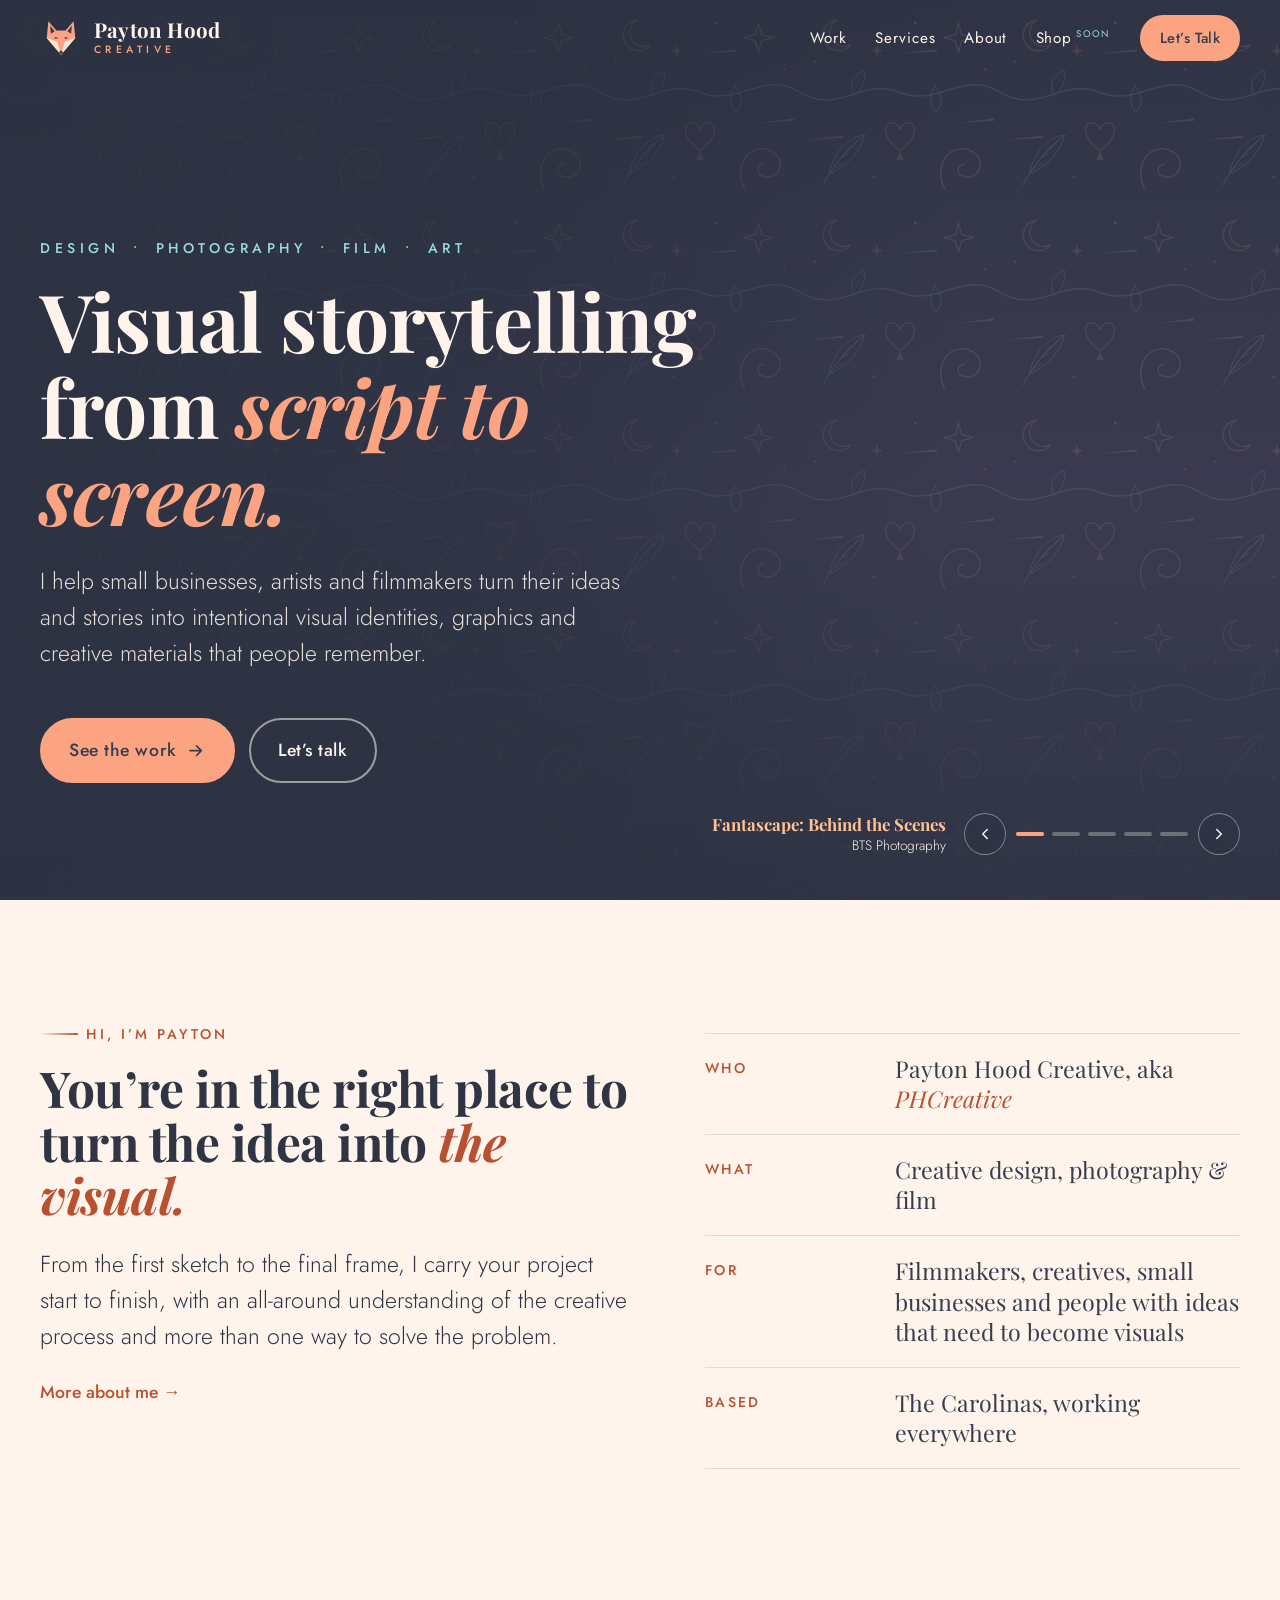
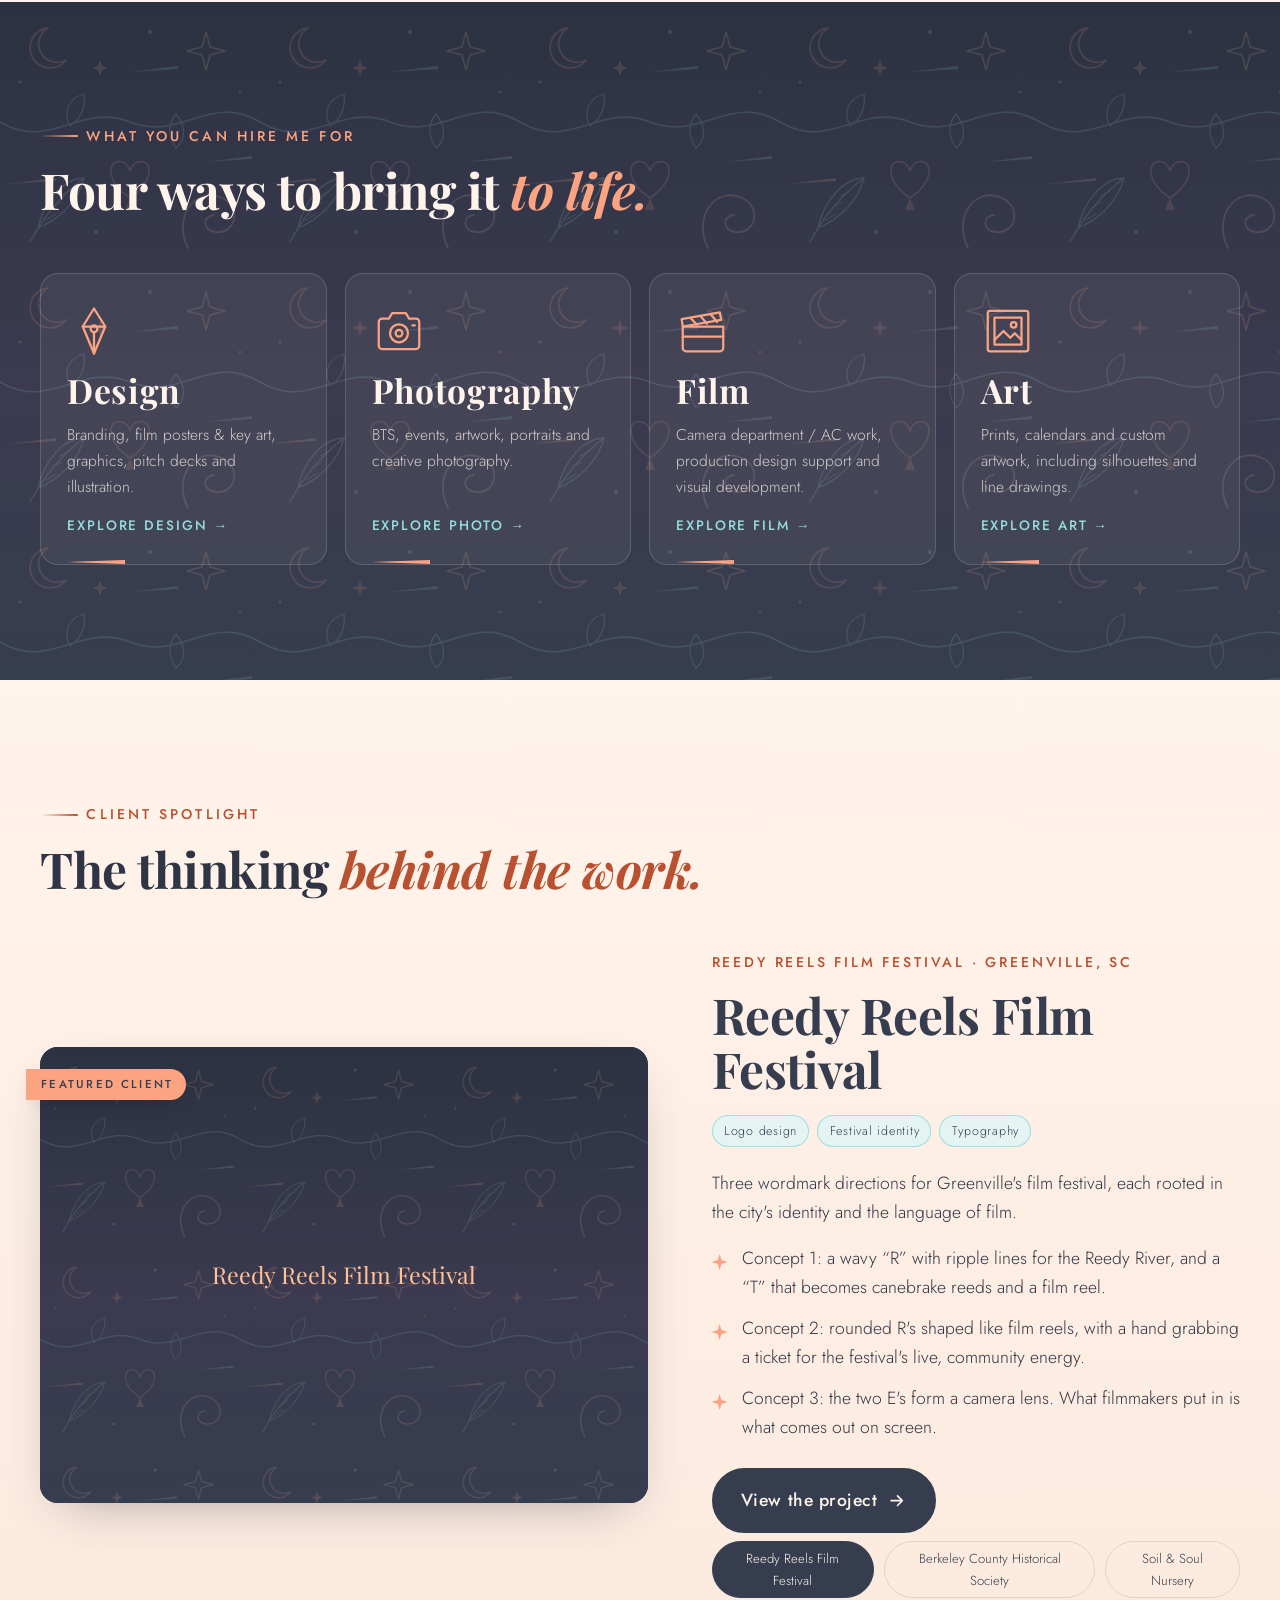
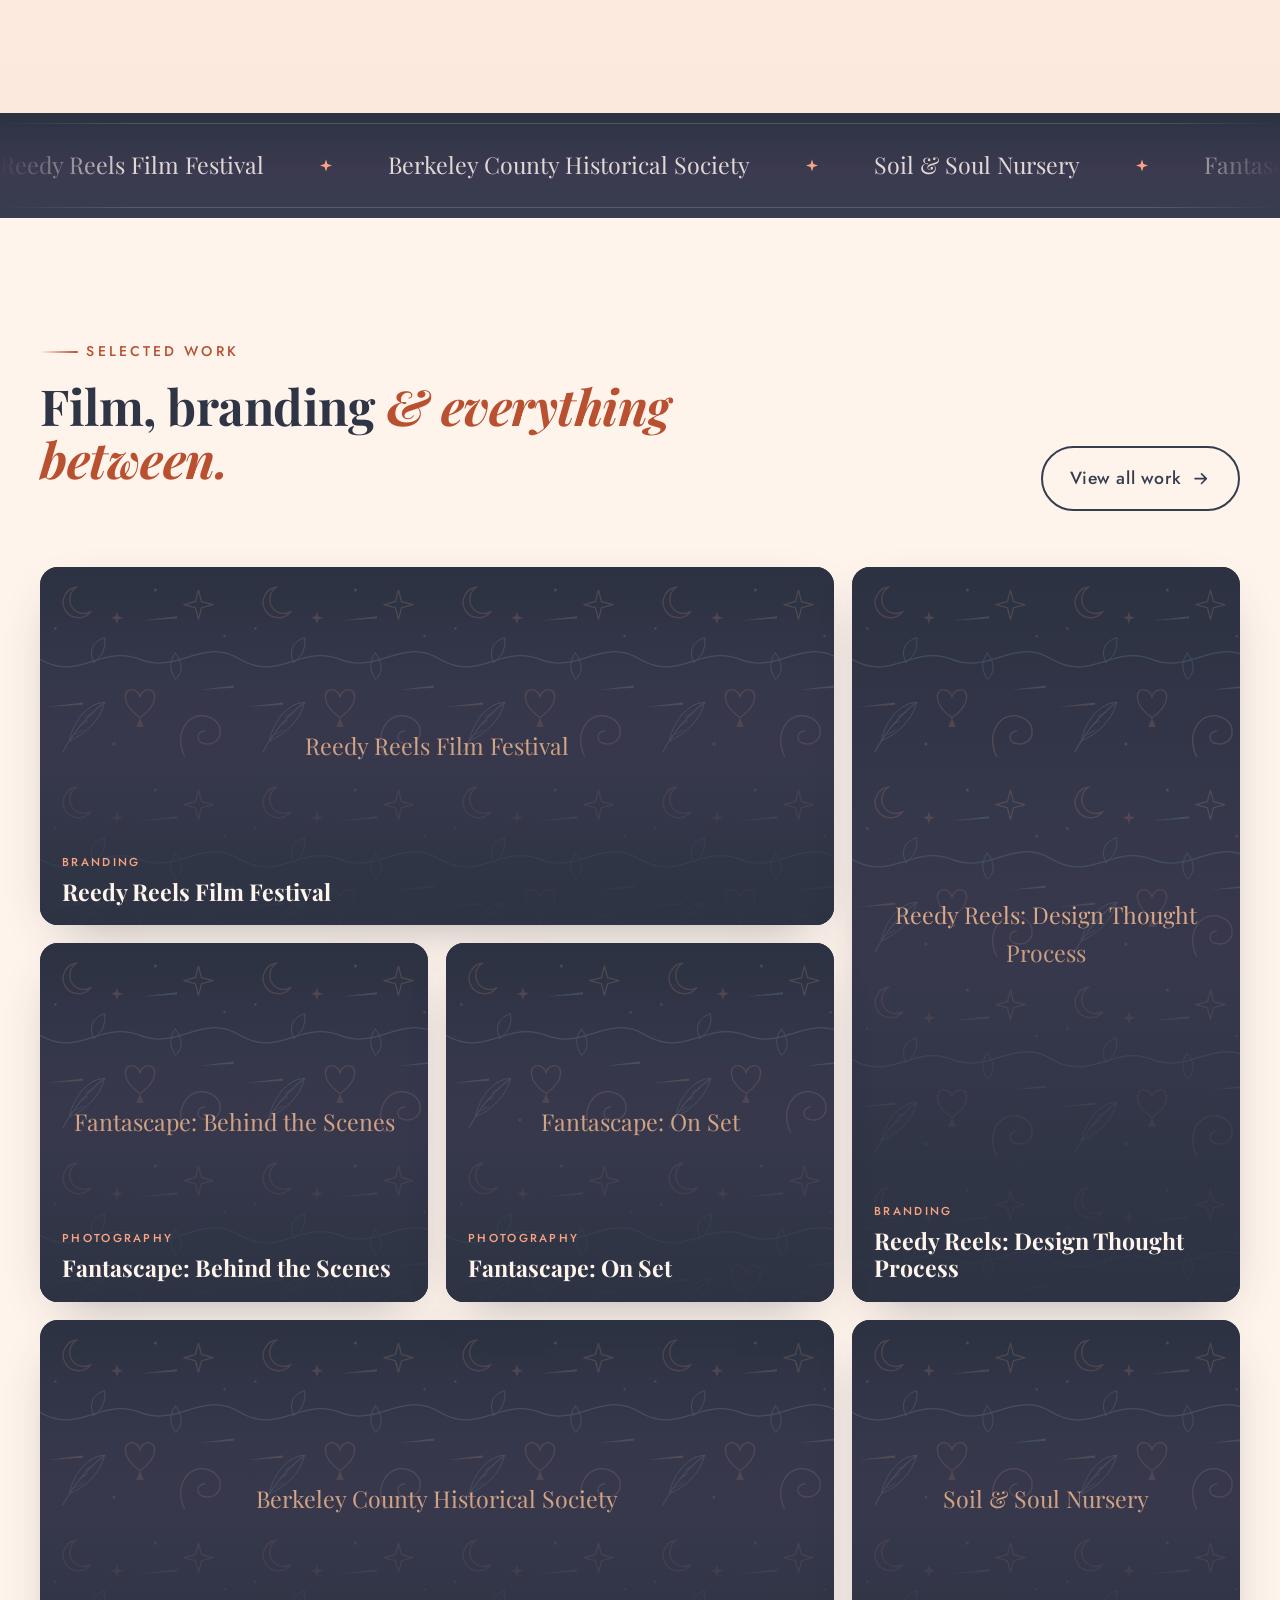
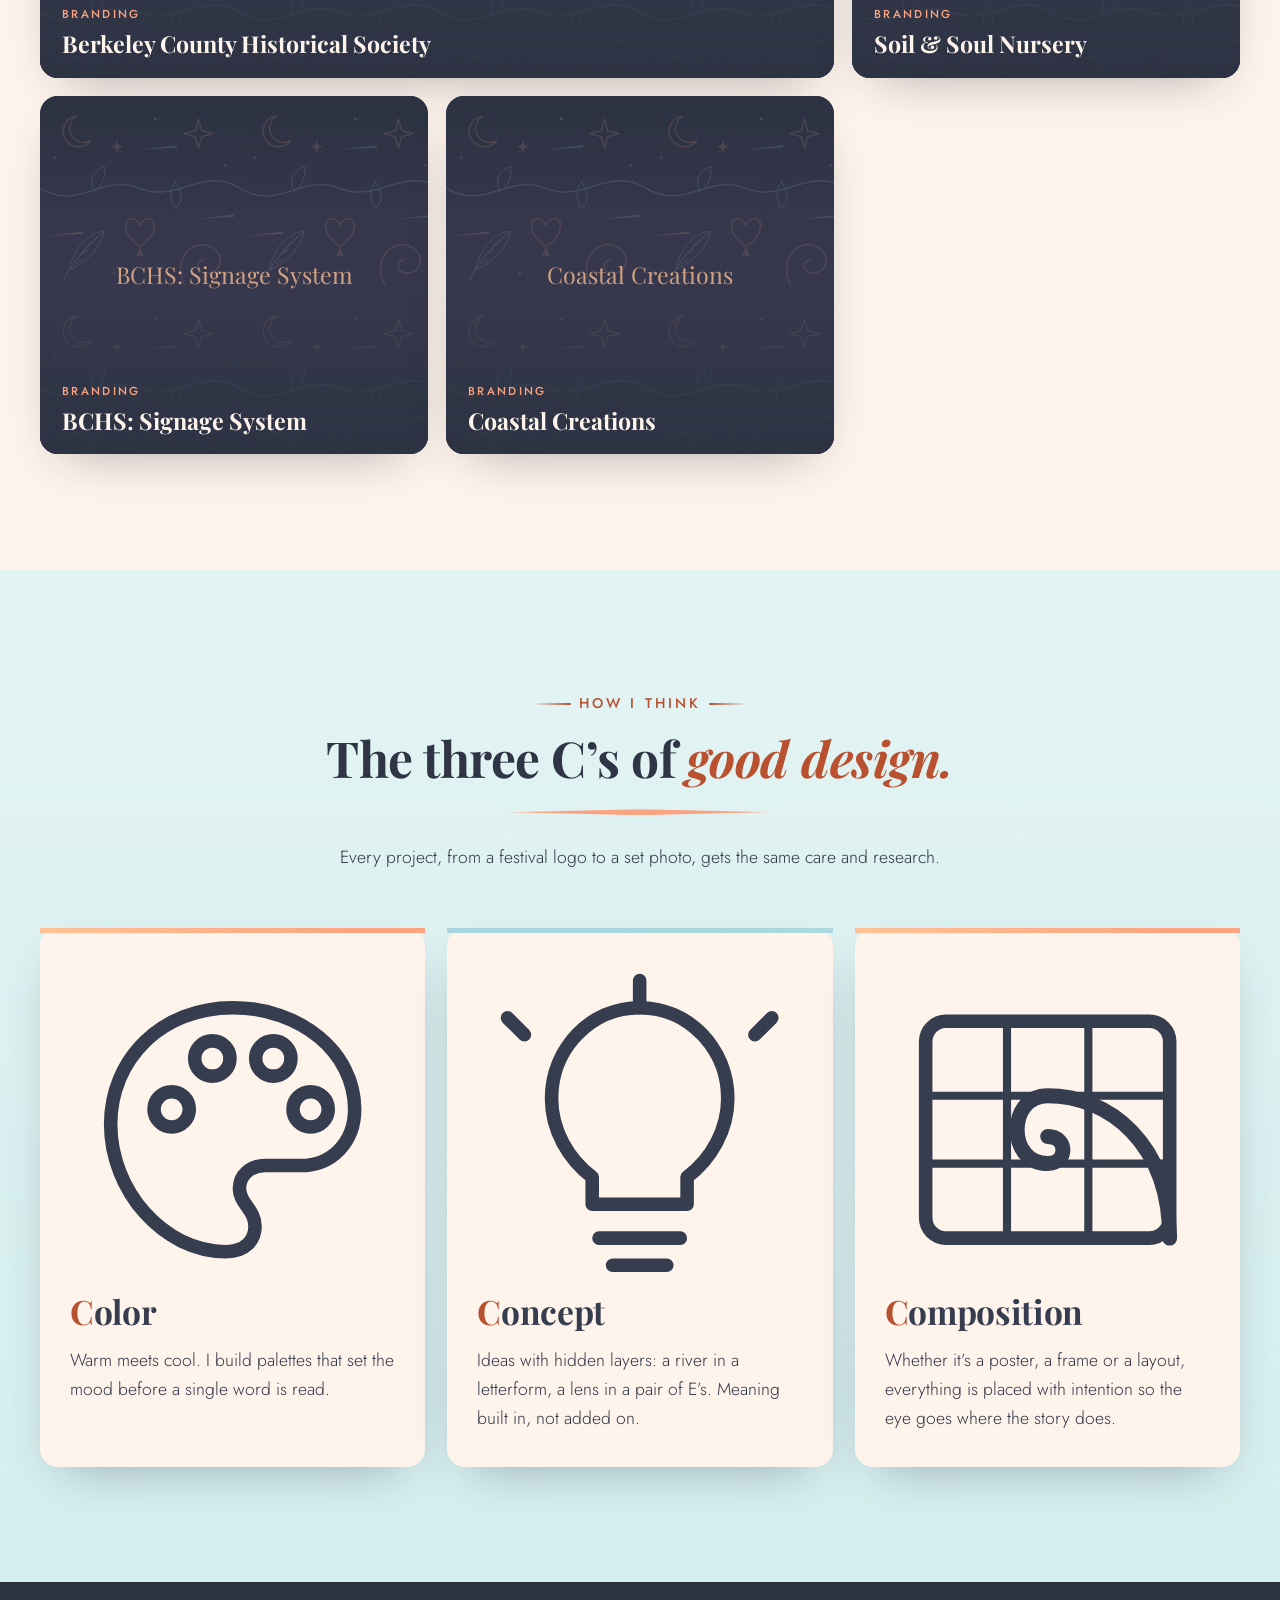
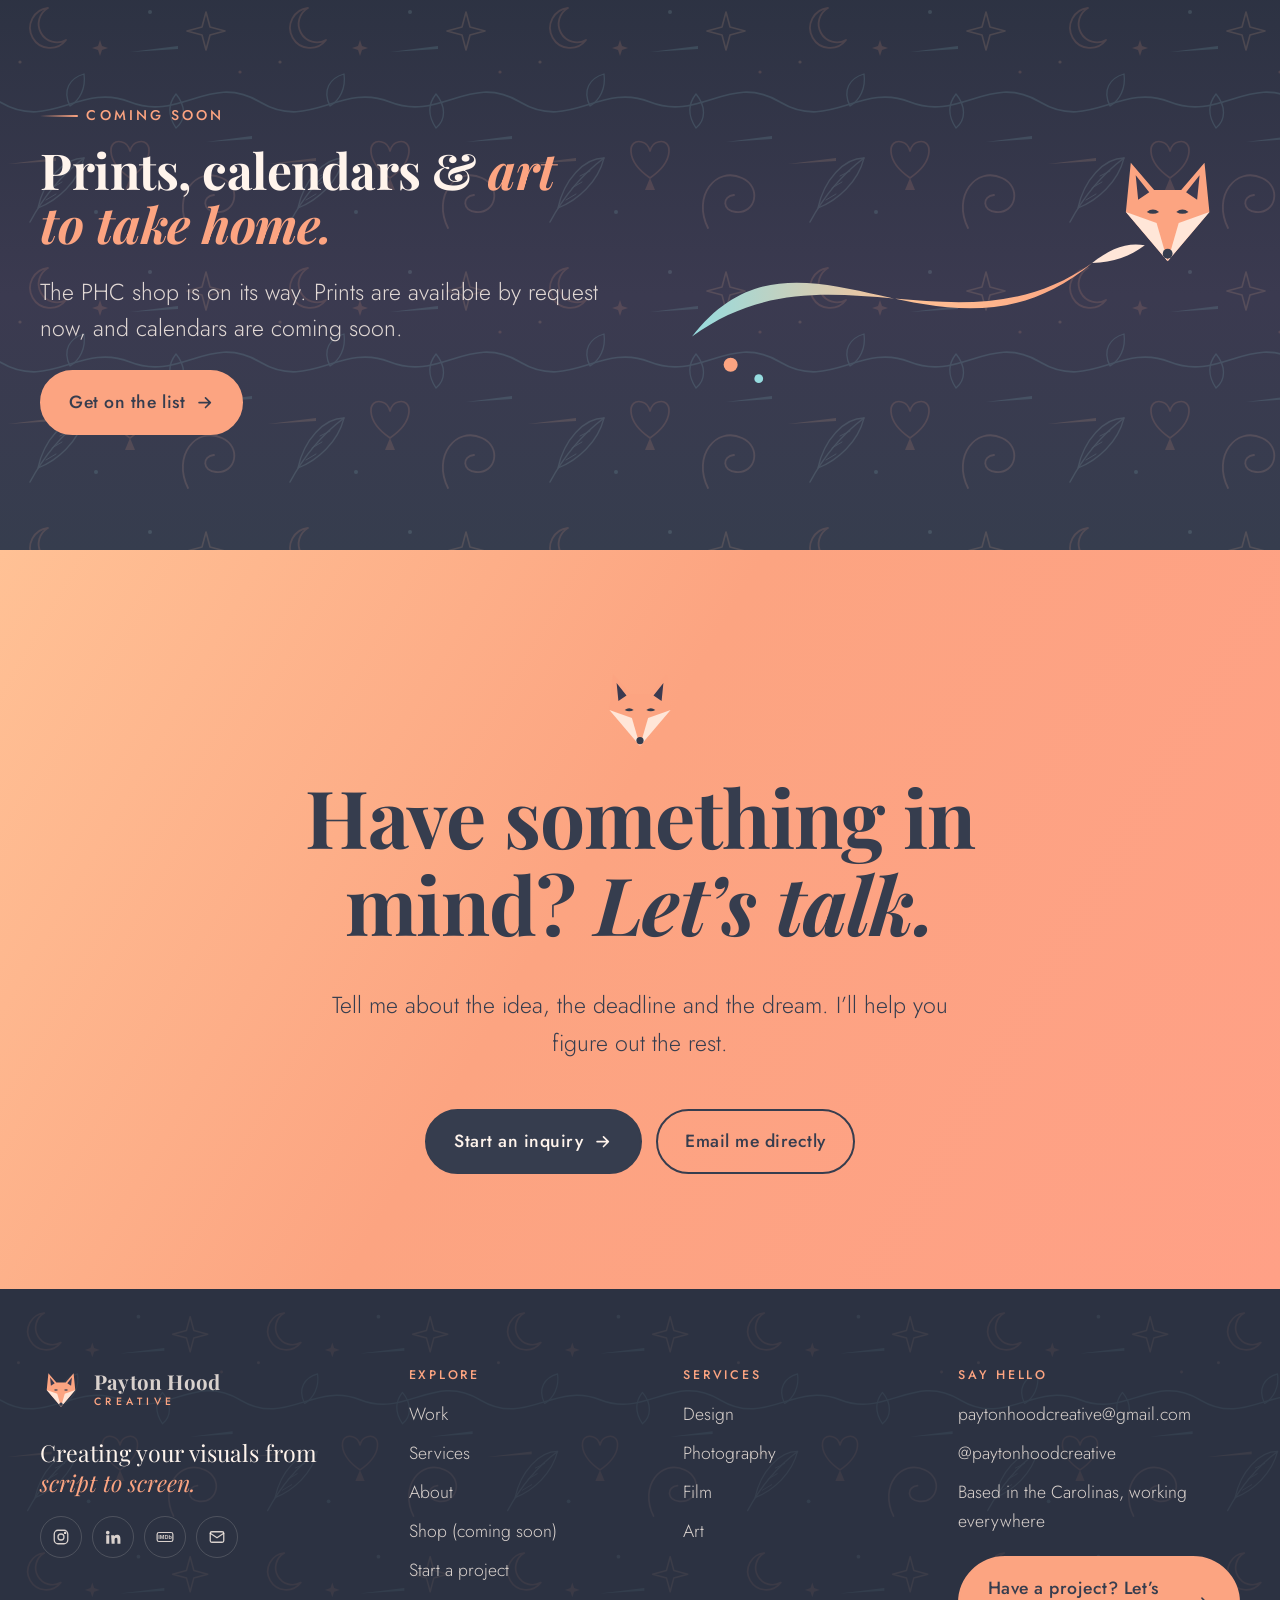
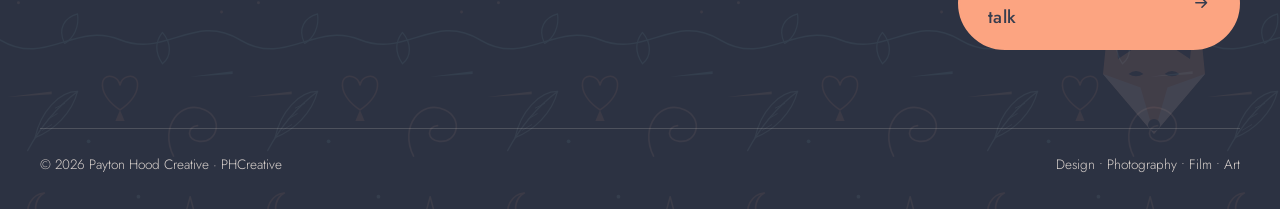
==== phcreative-website/index.html @ 42c44384 "Add Payton Hood Creative portfolio website Static, mobile-first site for PHCreative: home with rotat" ====
<!doctype html>
<html lang="en" class="no-js" data-root="">
<head>
<meta charset="utf-8">
<meta name="viewport" content="width=device-width, initial-scale=1, viewport-fit=cover">
<title>Payton Hood Creative | Design, Photography & Film</title>
<meta name="description" content="Payton Hood Creative (PHCreative): visual storytelling from script to screen. Branding, film posters, BTS photography and film crew work for filmmakers, creatives and small businesses.">
<link rel="canonical" href="https://www.paytonhood.com/">
<meta name="theme-color" content="#363D4E">
<meta property="og:type" content="website">
<meta property="og:site_name" content="Payton Hood Creative">
<meta property="og:title" content="Payton Hood Creative | Design, Photography & Film">
<meta property="og:description" content="Payton Hood Creative (PHCreative): visual storytelling from script to screen. Branding, film posters, BTS photography and film crew work for filmmakers, creatives and small businesses.">
<meta property="og:url" content="https://www.paytonhood.com/">
<meta property="og:image" content="https://www.paytonhood.com/assets/img/og-image.png">
<meta name="twitter:card" content="summary_large_image">
<link rel="icon" href="assets/img/favicon.svg" type="image/svg+xml">
<link rel="preconnect" href="https://fonts.googleapis.com">
<link rel="preconnect" href="https://fonts.gstatic.com" crossorigin>
<link rel="preconnect" href="https://drive.google.com">
<link href="https://fonts.googleapis.com/css2?family=Jost:wght@300;400;500&family=Playfair+Display:ital,wght@0,400;0,700;0,900;1,400;1,700&display=swap" rel="stylesheet">
<link rel="stylesheet" href="assets/css/styles.css">
<script type="application/ld+json">{"@context": "https://schema.org", "@type": "ProfessionalService", "name": "Payton Hood Creative", "alternateName": "PHCreative", "url": "https://www.paytonhood.com/", "email": "paytonhoodcreative@gmail.com", "image": "https://www.paytonhood.com/assets/img/og-image.png", "description": "Design, photography and film services for filmmakers, creatives and small businesses: visual storytelling from script to screen.", "areaServed": "North Carolina, South Carolina, United States", "founder": {"@type": "Person", "name": "Payton Hood", "sameAs": ["https://www.instagram.com/paytonhoodcreative/", "https://www.linkedin.com/in/payton-hood-549213175", "https://www.imdb.com/name/nm16310495/"]}, "sameAs": ["https://www.instagram.com/paytonhoodcreative/", "https://www.linkedin.com/in/payton-hood-549213175", "https://www.imdb.com/name/nm16310495/"]}</script>
</head>
<body>
<a class="skip-link" href="#main">Skip to content</a>
<header class="site-header">
  <div class="wrap">
    <a class="brand" href="" aria-label="Payton Hood Creative, home">
      <svg class="brand__mark" aria-hidden="true" xmlns="http://www.w3.org/2000/svg" viewBox="0 0 100 100">
  <path d="M50 90 L16 50 L20 10 L39 32 L61 32 L80 10 L84 50 Z" fill="#FCA481"/>
  <path d="M24 20 L35 34 L26 40 Z M76 20 L65 34 L74 40 Z" fill="#3B3A50"/>
  <path d="M16 50 L41 59 L50 90 Z" fill="#FFE6D8"/>
  <path d="M84 50 L59 59 L50 90 Z" fill="#FFE6D8"/>
  <path d="M33 50 Q38 46 43 50 Q38 53 33 50 Z M57 50 Q62 46 67 50 Q62 53 57 50 Z" fill="#363D4E"/>
  <circle cx="50" cy="84" r="4" fill="#363D4E"/>
</svg>

      <span class="brand__text"><span class="brand__name">Payton Hood</span><span class="brand__sub">Creative</span></span>
    </a>
    <button class="nav-toggle" type="button" aria-expanded="false" aria-controls="site-nav"><span></span><span class="visually-hidden">Menu</span></button>
    <nav class="nav" id="site-nav" aria-label="Main">
      <ul class="nav__list">
        <li><a class="nav__link" href="work/">Work</a></li><li><a class="nav__link" href="services/">Services</a></li><li><a class="nav__link" href="about/">About</a></li><li><a class="nav__link" href="shop/">Shop<span class="nav__soon">soon</span></a></li>
      </ul>
      <a class="btn" href="contact/">Let&rsquo;s Talk</a>
    </nav>
  </div>
</header>

<main id="main">
  <!-- HERO: rotating carousel of work (slides set in assets/js/projects.js → PHC_HERO) -->
  <section class="hero" data-hero aria-roledescription="carousel" aria-label="Featured work">
    <div class="hero__slides"></div>
    <div class="wrap hero__content">
      <p class="hero__kicker"><span>Design</span><span>Photography</span><span>Film</span><span>Art</span></p>
      <h1>Visual storytelling from <em>script to screen.</em></h1>
      <p class="lede">I help small businesses, artists and filmmakers turn their ideas and stories into intentional visual identities, graphics and creative materials that people remember.</p>
      <div class="btn-row">
        <a class="btn" href="work/">See the work <svg viewBox="0 0 24 24" fill="none" stroke="currentColor" stroke-width="2" stroke-linecap="round" stroke-linejoin="round" aria-hidden="true"><path d="M5 12h14M13 6l6 6-6 6"/></svg></a>
        <a class="btn btn--ghost" href="contact/">Let&rsquo;s talk</a>
      </div>
    </div>
    <div class="hero__caption">
      <div class="hero__caption-text" aria-live="polite"></div>
      <div class="hero__controls">
        <button class="hero__btn hero__btn--prev" type="button" aria-label="Previous slide"><svg viewBox="0 0 24 24" fill="none" stroke="currentColor" stroke-width="2" stroke-linecap="round" stroke-linejoin="round" aria-hidden="true"><path d="M15 6l-6 6 6 6"/></svg></button>
        <div class="hero__dots"></div>
        <button class="hero__btn hero__btn--next" type="button" aria-label="Next slide"><svg viewBox="0 0 24 24" fill="none" stroke="currentColor" stroke-width="2" stroke-linecap="round" stroke-linejoin="round" aria-hidden="true"><path d="M9 6l6 6-6 6"/></svg></button>
      </div>
    </div>
  </section>

  <!-- WHO / WHAT / FOR WHOM -->
  <section class="section section--cream on-light">
    <div class="wrap intro-grid">
      <div class="reveal">
        <p class="eyebrow">Hi, I&rsquo;m Payton</p>
        <h2>You&rsquo;re in the right place to turn the idea into <em class="accent">the visual.</em></h2>
        <p class="lede">From the first sketch to the final frame, I carry your project start to finish, with an all-around understanding of the creative process and more than one way to solve the problem.</p>
        <a class="text-link" href="about/">More about me &rarr;</a>
      </div>
      <dl class="qa reveal reveal-delay-1">
        <div class="qa__row"><dt class="qa__q">Who</dt><dd class="qa__a" style="margin:0">Payton Hood Creative, aka <em class="accent">PHCreative</em></dd></div>
        <div class="qa__row"><dt class="qa__q">What</dt><dd class="qa__a" style="margin:0">Creative design, photography &amp; film</dd></div>
        <div class="qa__row"><dt class="qa__q">For</dt><dd class="qa__a" style="margin:0">Filmmakers, creatives, small businesses and people with ideas that need to become visuals</dd></div>
        <div class="qa__row"><dt class="qa__q">Based</dt><dd class="qa__a" style="margin:0">The Carolinas, working everywhere</dd></div>
      </dl>
    </div>
  </section>

  <!-- WHAT CAN I HIRE YOU FOR -->
  <section class="section section--navy patterned" id="hire">
    <div class="wrap">
      <div class="section-head reveal">
        <p class="eyebrow">What you can hire me for</p>
        <h2>Four ways to bring it <em class="accent">to life.</em></h2>
      </div>
      <div class="offer-grid">
        <a class="offer reveal" href="services/#design">
          <span class="offer__icon"><svg viewBox="0 0 48 48" fill="none" stroke="currentColor" stroke-width="2" stroke-linecap="round" stroke-linejoin="round" aria-hidden="true"><path d="M24 4 34 20 24 44 14 20z"/><circle cx="24" cy="22" r="3"/><path d="M24 25v19M14 20h20"/></svg></span>
          <h3>Design</h3>
          <p>Branding, film posters &amp; key art, graphics, pitch decks and illustration.</p>
          <span class="offer__more">Explore design &rarr;</span>
        </a>
        <a class="offer reveal reveal-delay-1" href="services/#photography">
          <span class="offer__icon"><svg viewBox="0 0 48 48" fill="none" stroke="currentColor" stroke-width="2" stroke-linecap="round" stroke-linejoin="round" aria-hidden="true"><path d="M6 16a3 3 0 0 1 3-3h6l3-5h12l3 5h6a3 3 0 0 1 3 3v21a3 3 0 0 1-3 3H9a3 3 0 0 1-3-3z"/><circle cx="24" cy="26" r="8"/><circle cx="24" cy="26" r="3"/><path d="M36 19h2"/></svg></span>
          <h3>Photography</h3>
          <p>BTS, events, artwork, portraits and creative photography.</p>
          <span class="offer__more">Explore photo &rarr;</span>
        </a>
        <a class="offer reveal reveal-delay-2" href="services/#film">
          <span class="offer__icon"><svg viewBox="0 0 48 48" fill="none" stroke="currentColor" stroke-width="2" stroke-linecap="round" stroke-linejoin="round" aria-hidden="true"><path d="M6 20h36v19a3 3 0 0 1-3 3H9a3 3 0 0 1-3-3z"/><path d="M6 20 5 13.5l34-6 1.2 6.6z"/><path d="m13 12.5 5.5 6M22 11l5.5 6.5M31 9.4l5.5 6.6M6 29h36"/></svg></span>
          <h3>Film</h3>
          <p>Camera department / AC work, production design support and visual development.</p>
          <span class="offer__more">Explore film &rarr;</span>
        </a>
        <a class="offer reveal reveal-delay-3" href="services/#art">
          <span class="offer__icon"><svg viewBox="0 0 48 48" fill="none" stroke="currentColor" stroke-width="2" stroke-linecap="round" stroke-linejoin="round" aria-hidden="true"><rect x="6" y="6" width="36" height="36" rx="2"/><rect x="12" y="12" width="24" height="24"/><path d="m12 32 8-8 6 6 4-4 6 6"/><circle cx="29" cy="18.5" r="2.5"/></svg></span>
          <h3>Art</h3>
          <p>Prints, calendars and custom artwork, including silhouettes and line drawings.</p>
          <span class="offer__more">Explore art &rarr;</span>
        </a>
      </div>
    </div>
  </section>

  <!-- CLIENT SPOTLIGHT (rotates; set in projects.js → PHC_SPOTLIGHT) -->
  <section class="section section--peach on-light" data-spotlight aria-label="Client spotlight">
    <div class="wrap">
      <div class="section-head reveal">
        <p class="eyebrow">Client spotlight</p>
        <h2>The thinking <em class="accent">behind the work.</em></h2>
      </div>
      <div class="spotlight reveal">
        <div class="spotlight__media">
          <div class="spotlight__frame"></div>
          <span class="spotlight__badge">Featured client</span>
          <span class="spotlight__deco" aria-hidden="true"></span>
        </div>
        <div>
          <div class="spotlight__body" aria-live="polite"></div>
          <div class="spotlight__nav" aria-label="Choose a client"></div>
        </div>
      </div>
    </div>
  </section>

  <!-- CLIENTS MARQUEE -->
  <section class="section--navy" style="padding-block:10px" aria-label="Clients">
    <div class="marquee">
      <div class="marquee__track">
        <span class="marquee__item">Reedy Reels Film Festival</span><span class="marquee__item">Berkeley County Historical Society</span><span class="marquee__item">Soil &amp; Soul Nursery</span><span class="marquee__item">Fantascape</span><span class="marquee__item">Coastal Creations</span><span class="marquee__item">Pearl Macarons</span><span class="marquee__item">Status Quo Cigars</span><span class="marquee__item">Carolina Life Real Estate &amp; Auctions</span><span class="marquee__item">King Wings Wit It</span><span class="marquee__item">Irma&rsquo;s Oriental</span><span class="marquee__item">Reedy Reels Film Festival</span><span class="marquee__item">Berkeley County Historical Society</span><span class="marquee__item">Soil &amp; Soul Nursery</span><span class="marquee__item">Fantascape</span><span class="marquee__item">Coastal Creations</span><span class="marquee__item">Pearl Macarons</span><span class="marquee__item">Status Quo Cigars</span><span class="marquee__item">Carolina Life Real Estate &amp; Auctions</span><span class="marquee__item">King Wings Wit It</span><span class="marquee__item">Irma&rsquo;s Oriental</span>
      </div>
    </div>
  </section>

  <!-- SELECTED WORK -->
  <section class="section section--cream on-light">
    <div class="wrap">
      <div class="section-head reveal" style="display:flex;flex-wrap:wrap;justify-content:space-between;align-items:end;gap:20px;max-width:none">
        <div style="max-width:640px">
          <p class="eyebrow">Selected work</p>
          <h2 class="mt-0">Film, branding <em class="accent">&amp; everything between.</em></h2>
        </div>
        <a class="btn btn--ghost" href="work/">View all work <svg viewBox="0 0 24 24" fill="none" stroke="currentColor" stroke-width="2" stroke-linecap="round" stroke-linejoin="round" aria-hidden="true"><path d="M5 12h14M13 6l6 6-6 6"/></svg></a>
      </div>
      <div class="work-grid" data-work-grid="featured" data-limit="8"></div>
    </div>
  </section>

  <!-- THREE C'S -->
  <section class="section section--aqua on-light">
    <div class="wrap">
      <div class="section-head section-head--center reveal">
        <p class="eyebrow">How I think</p>
        <h2>The three C&rsquo;s of <em class="accent">good design.</em></h2>
        <div class="taper"></div>
        <p>Every project, from a festival logo to a set photo, gets the same care and research.</p>
      </div>
      <div class="three-c">
        <article class="c-card reveal"><span class="c-card__icon"><svg viewBox="0 0 48 48" fill="none" stroke="currentColor" stroke-width="2" stroke-linecap="round" stroke-linejoin="round" aria-hidden="true"><path d="M24 6C13.5 6 6 13.6 6 23.2 6 33 13.8 42 23 42c3 0 4.3-1.8 4.3-3.7 0-2.6-2.3-3.4-2.3-5.6 0-2 1.6-3.4 3.8-3.4H34c4.6 0 8-3.4 8-8.3C42 12.6 34 6 24 6z"/><circle cx="15" cy="21" r="2.6"/><circle cx="21" cy="13.5" r="2.6"/><circle cx="30" cy="13.5" r="2.6"/><circle cx="35.5" cy="21" r="2.6"/></svg></span><h3><span>C</span>olor</h3><p>Warm meets cool. I build palettes that set the mood before a single word is read.</p></article>
        <article class="c-card reveal reveal-delay-1"><span class="c-card__icon"><svg viewBox="0 0 48 48" fill="none" stroke="currentColor" stroke-width="2" stroke-linecap="round" stroke-linejoin="round" aria-hidden="true"><path d="M17 31c-3.6-2.7-6-7-6-11.6C11 12 16.8 6 24 6s13 6 13 13.4c0 4.6-2.4 8.9-6 11.6v4H17z"/><path d="M18 40h12M20 44h8M24 6V2M7 10 4.5 7.5M41 10l2.5-2.5"/></svg></span><h3><span>C</span>oncept</h3><p>Ideas with hidden layers: a river in a letterform, a lens in a pair of E&rsquo;s. Meaning built in, not added on.</p></article>
        <article class="c-card reveal reveal-delay-2"><span class="c-card__icon"><svg viewBox="0 0 48 48" fill="none" stroke="currentColor" stroke-width="2" stroke-linecap="round" stroke-linejoin="round" aria-hidden="true"><rect x="6" y="8" width="36" height="32" rx="3"/><path d="M18 8v32M30 8v32M6 19h36M6 29h36" stroke-width="1.2"/><path d="M42 40C42 26 33 19 24 19c-6 0-6 10 0 10 3 0 3-4 0-4" stroke-width="2.2"/></svg></span><h3><span>C</span>omposition</h3><p>Whether it&rsquo;s a poster, a frame or a layout, everything is placed with intention so the eye goes where the story does.</p></article>
      </div>
    </div>
  </section>

  <!-- SHOP TEASER -->
  <section class="section section--navy patterned">
    <div class="wrap split">
      <div class="reveal">
        <p class="eyebrow">Coming soon</p>
        <h2>Prints, calendars &amp; <em class="accent">art to take home.</em></h2>
        <p class="lede" style="color:rgba(255,244,236,.85)">The PHC shop is on its way. Prints are available by request now, and calendars are coming soon.</p>
        <a class="btn" href="shop/">Get on the list <svg viewBox="0 0 24 24" fill="none" stroke="currentColor" stroke-width="2" stroke-linecap="round" stroke-linejoin="round" aria-hidden="true"><path d="M5 12h14M13 6l6 6-6 6"/></svg></a>
      </div>
      <div class="reveal reveal-delay-1"><svg xmlns="http://www.w3.org/2000/svg" viewBox="0 0 320 160" role="img" aria-label="A fox painting a stroke with its tail">
  <defs>
    <linearGradient id="fbg" x1="0" x2="1" y1="0" y2="0">
      <stop offset="0" stop-color="#96DCDF"/>
      <stop offset=".55" stop-color="#FFC195"/>
      <stop offset="1" stop-color="#FCA481"/>
    </linearGradient>
  </defs>
  <path d="M8 120 C70 40 150 150 236 78 C160 132 84 64 8 120 Z" fill="url(#fbg)"/>
  <path d="M236 78 C246 70 256 66 266 68 C258 74 248 78 236 78 Z" fill="#FFE6D8"/>
  <g transform="translate(244 14) scale(.7)">
    <path d="M50 90 L16 50 L20 10 L39 32 L61 32 L80 10 L84 50 Z" fill="#FCA481"/>
    <path d="M24 20 L35 34 L26 40 Z M76 20 L65 34 L74 40 Z" fill="#3B3A50"/>
    <path d="M16 50 L41 59 L50 90 Z" fill="#FFE6D8"/>
    <path d="M84 50 L59 59 L50 90 Z" fill="#FFE6D8"/>
    <path d="M33 50 Q38 46 43 50 Q38 53 33 50 Z M57 50 Q62 46 67 50 Q62 53 57 50 Z" fill="#363D4E"/>
    <circle cx="50" cy="84" r="4" fill="#363D4E"/>
  </g>
  <circle cx="30" cy="136" r="4" fill="#FCA481"/>
  <circle cx="46" cy="144" r="2.5" fill="#96DCDF"/>
</svg>
</div>
    </div>
  </section>

<section class="section section--sunset cta-band">
  <div class="wrap reveal">
    <img class="cta-band__fox" src="assets/img/fox-mark.svg" alt="" aria-hidden="true">
    <h2>Have something in mind? <em>Let&rsquo;s talk.</em></h2>
    <p>Tell me about the idea, the deadline and the dream. I&rsquo;ll help you figure out the rest.</p>
    <div class="btn-row">
      <a class="btn btn--navy" href="contact/">Start an inquiry <svg viewBox="0 0 24 24" fill="none" stroke="currentColor" stroke-width="2" stroke-linecap="round" stroke-linejoin="round" aria-hidden="true"><path d="M5 12h14M13 6l6 6-6 6"/></svg></a>
      <a class="btn btn--ghost" href="mailto:paytonhoodcreative@gmail.com">Email me directly</a>
    </div>
  </div>
</section>

</main>
<footer class="site-footer">
  <div class="wrap">
    <div class="footer-grid">
      <div>
        <a class="brand" href=""><svg class="brand__mark" aria-hidden="true" xmlns="http://www.w3.org/2000/svg" viewBox="0 0 100 100">
  <path d="M50 90 L16 50 L20 10 L39 32 L61 32 L80 10 L84 50 Z" fill="#FCA481"/>
  <path d="M24 20 L35 34 L26 40 Z M76 20 L65 34 L74 40 Z" fill="#3B3A50"/>
  <path d="M16 50 L41 59 L50 90 Z" fill="#FFE6D8"/>
  <path d="M84 50 L59 59 L50 90 Z" fill="#FFE6D8"/>
  <path d="M33 50 Q38 46 43 50 Q38 53 33 50 Z M57 50 Q62 46 67 50 Q62 53 57 50 Z" fill="#363D4E"/>
  <circle cx="50" cy="84" r="4" fill="#363D4E"/>
</svg>
<span class="brand__text"><span class="brand__name">Payton Hood</span><span class="brand__sub">Creative</span></span></a>
        <p class="footer-tagline">Creating your visuals from <em class="accent">script to screen.</em></p>
        <div class="socials">
        <a href="https://www.instagram.com/paytonhoodcreative/" target="_blank" rel="noopener" aria-label="Instagram @paytonhoodcreative"><svg viewBox="0 0 24 24" fill="none" stroke="currentColor" stroke-width="1.7" stroke-linecap="round" stroke-linejoin="round" aria-hidden="true"><rect x="3" y="3" width="18" height="18" rx="5"/><circle cx="12" cy="12" r="4"/><circle cx="17.5" cy="6.5" r=".8" fill="currentColor"/></svg></a>
        <a href="https://www.linkedin.com/in/payton-hood-549213175" target="_blank" rel="noopener" aria-label="LinkedIn"><svg viewBox="0 0 24 24" fill="currentColor" aria-hidden="true"><path d="M4.98 3.5a2.5 2.5 0 1 1 0 5 2.5 2.5 0 0 1 0-5zM3 9.5h4V21H3zM9.5 9.5h3.8v1.6h.06c.53-1 1.83-2.06 3.77-2.06 4.03 0 4.77 2.65 4.77 6.1V21h-4v-5.2c0-1.24-.02-2.84-1.73-2.84-1.73 0-2 1.35-2 2.75V21h-4z"/></svg></a>
        <a href="https://www.imdb.com/name/nm16310495/" target="_blank" rel="noopener" aria-label="IMDb"><svg viewBox="0 0 24 24" aria-hidden="true"><rect x="1.5" y="6" width="21" height="12" rx="2.5" fill="none" stroke="currentColor" stroke-width="1.6"/><text x="12" y="15.2" text-anchor="middle" font-family="Arial, sans-serif" font-weight="700" font-size="7.4" fill="currentColor">IMDb</text></svg></a>
        <a href="mailto:paytonhoodcreative@gmail.com" aria-label="Email"><svg viewBox="0 0 24 24" fill="none" stroke="currentColor" stroke-width="1.7" stroke-linecap="round" stroke-linejoin="round" aria-hidden="true"><rect x="3" y="5" width="18" height="14" rx="2"/><path d="m3 7 9 6 9-6"/></svg></a>
      </div>
      </div>
      <div>
        <h4>Explore</h4>
        <ul>
          <li><a href="work/">Work</a></li>
          <li><a href="services/">Services</a></li>
          <li><a href="about/">About</a></li>
          <li><a href="shop/">Shop (coming soon)</a></li>
          <li><a href="contact/">Start a project</a></li>
        </ul>
      </div>
      <div>
        <h4>Services</h4>
        <ul>
          <li><a href="services/#design">Design</a></li>
          <li><a href="services/#photography">Photography</a></li>
          <li><a href="services/#film">Film</a></li>
          <li><a href="services/#art">Art</a></li>
        </ul>
      </div>
      <div>
        <h4>Say hello</h4>
        <ul>
          <li><a href="mailto:paytonhoodcreative@gmail.com">paytonhoodcreative@gmail.com</a></li>
          <li><a href="https://www.instagram.com/paytonhoodcreative/" target="_blank" rel="noopener">@paytonhoodcreative</a></li>
          <li>Based in the Carolinas, working everywhere</li>
        </ul>
        <p style="margin-top:20px"><a class="btn" href="contact/">Have a project? Let&rsquo;s talk <svg viewBox="0 0 24 24" fill="none" stroke="currentColor" stroke-width="2" stroke-linecap="round" stroke-linejoin="round" aria-hidden="true"><path d="M5 12h14M13 6l6 6-6 6"/></svg></a></p>
      </div>
    </div>
    <div class="footer-bottom">
      <span>&copy; <span data-year>2026</span> Payton Hood Creative &middot; PHCreative</span>
      <span>Design &bull; Photography &bull; Film &bull; Art</span>
    </div>
  </div>
  <img class="footer-fox" src="assets/img/fox-mark.svg" alt="" aria-hidden="true">
</footer>
<script src="assets/js/projects.js"></script>
<script src="assets/js/site.js"></script>
</body>
</html>
---- phcreative-website/assets/css/styles.css ----
/* ==========================================================================
   Payton Hood Creative — site styles
   Palette: navy instead of black, peach-cream instead of white,
   coral accents, aqua cool-side contrast.
   ========================================================================== */

:root {
  /* Brand colors */
  --peach-nectar: #FFBB9F;
  --limpet-shell: #96DCDF;
  --eclipse: #3B3A50;
  --dress-blues: #363D4E;
  --papaya-punch: #FFA086;
  --bleached-aqua: #AFDEDC;
  --clear-water: #A8D5DF;
  --coral-reef: #FCA481;
  --peach-fuzz: #FFC195;

  /* Working tokens */
  --navy: var(--dress-blues);
  --navy-deep: #2C3242;
  --ink: #2F3545;               /* body text on light grounds */
  --cream: #FFF4EC;             /* replaces plain white */
  --cream-2: #FCE9DD;
  --aqua-wash: #E3F4F3;
  --coral: var(--coral-reef);
  --coral-ink: #B9502F;         /* coral dark enough for small text on cream */
  --line-light: rgba(54, 61, 78, .14);
  --line-dark: rgba(255, 244, 236, .16);

  --grad-sunset: linear-gradient(120deg, var(--peach-fuzz) 0%, var(--coral-reef) 45%, var(--papaya-punch) 100%);
  --grad-tide: linear-gradient(160deg, var(--clear-water) 0%, var(--bleached-aqua) 50%, var(--limpet-shell) 100%);
  --grad-dusk: linear-gradient(180deg, var(--navy-deep) 0%, var(--eclipse) 55%, var(--dress-blues) 100%);

  /* Type */
  --font-display: "Playfair Display", "Times New Roman", serif;
  --font-body: "Neue Montreal", "Neue Haas Grotesk Text", "Jost", "Helvetica Neue", Arial, sans-serif;

  --step--1: clamp(.82rem, .8rem + .1vw, .9rem);
  --step-0: clamp(1rem, .96rem + .2vw, 1.1rem);
  --step-1: clamp(1.2rem, 1.1rem + .5vw, 1.45rem);
  --step-2: clamp(1.5rem, 1.3rem + 1vw, 2.1rem);
  --step-3: clamp(2rem, 1.6rem + 2vw, 3.1rem);
  --step-4: clamp(2.6rem, 1.8rem + 4vw, 5.2rem);

  --radius: 18px;
  --radius-sm: 10px;
  --shadow: 0 18px 50px -24px rgba(44, 50, 66, .45);
  --wrap: 1200px;
  --gutter: clamp(16px, 4vw, 40px);
  --header-h: 76px;
  --ease: cubic-bezier(.2, .7, .2, 1);
}

/* ---------- Reset-ish ---------- */
*, *::before, *::after { box-sizing: border-box; }
html { scroll-behavior: smooth; -webkit-text-size-adjust: 100%; }
body {
  margin: 0;
  font-family: var(--font-body);
  font-weight: 300;
  font-size: var(--step-0);
  line-height: 1.65;
  color: var(--ink);
  background: var(--cream);
  overflow-x: hidden;
}
img, svg { display: block; max-width: 100%; }
a { color: inherit; }
button, input, select, textarea { font: inherit; color: inherit; }
h1, h2, h3, h4 {
  font-family: var(--font-display);
  font-weight: 700;
  line-height: 1.08;
  margin: 0 0 .5em;
  letter-spacing: -.01em;
}
h1 { font-size: var(--step-4); }
h2 { font-size: var(--step-3); }
h3 { font-size: var(--step-1); }
p { margin: 0 0 1em; }
em.accent, .accent { font-style: italic; color: var(--coral); }
.on-light em.accent, .on-light .accent { color: var(--coral-ink); }
::selection { background: var(--coral); color: var(--navy); }

:focus-visible { outline: 3px solid var(--coral); outline-offset: 3px; border-radius: 4px; }

.skip-link {
  position: absolute; left: 12px; top: -60px; z-index: 200;
  background: var(--coral); color: var(--navy); padding: .6em 1em; border-radius: 8px;
  font-weight: 500; text-decoration: none;
}
.skip-link:focus { top: 12px; }

.wrap { width: min(100% - 2 * var(--gutter), var(--wrap)); margin-inline: auto; }
.visually-hidden {
  position: absolute !important; width: 1px; height: 1px; overflow: hidden;
  clip: rect(0 0 0 0); white-space: nowrap;
}

/* ---------- Section grounds ---------- */
.section { padding-block: clamp(64px, 9vw, 120px); position: relative; }
.section--navy { background: var(--grad-dusk); color: var(--cream); }
.section--cream { background: var(--cream); }
.section--peach { background: linear-gradient(180deg, var(--cream) 0%, var(--cream-2) 100%); }
.section--aqua { background: linear-gradient(180deg, var(--aqua-wash) 0%, #D4EEEE 100%); }
.section--sunset { background: var(--grad-sunset); color: var(--navy); }

/* Morris-inspired pattern overlay on navy */
.patterned { isolation: isolate; }
.patterned::before {
  content: ""; position: absolute; inset: 0; z-index: -1;
  background: url("../img/pattern.svg") 0 0 / 260px auto repeat;
  opacity: .14; pointer-events: none;
}

/* Ombre fades between grounds */
.fade-to-cream { position: relative; }
.fade-to-cream::after {
  content: ""; position: absolute; left: 0; right: 0; bottom: -1px; height: 90px;
  background: linear-gradient(180deg, transparent, var(--cream)); pointer-events: none;
}

.eyebrow {
  display: inline-flex; align-items: center; gap: .6em;
  font-size: var(--step--1); font-weight: 500; letter-spacing: .22em; text-transform: uppercase;
  color: var(--coral); margin-bottom: 1.1em;
}
.on-light .eyebrow { color: var(--coral-ink); }
.eyebrow::before {
  content: ""; width: 38px; height: 2px; border-radius: 2px;
  background: linear-gradient(90deg, transparent, currentColor);
}
.lede { font-size: var(--step-1); line-height: 1.55; max-width: 46ch; }
.section-head { max-width: 760px; margin-bottom: clamp(32px, 5vw, 56px); }
.section-head--center { margin-inline: auto; text-align: center; }
.section-head--center .eyebrow::after {
  content: ""; width: 38px; height: 2px; border-radius: 2px;
  background: linear-gradient(270deg, transparent, currentColor);
}

/* Tapered stroke divider */
.taper {
  height: 6px; width: min(260px, 60%); margin: 0 0 28px;
  background: var(--coral);
  clip-path: polygon(0 50%, 100% 0, 100% 100%);
  border-radius: 6px;
}
.section-head--center .taper { margin-inline: auto; clip-path: polygon(0 50%, 50% 0, 100% 50%, 50% 100%); }

/* ---------- Buttons ---------- */
.btn {
  --btn-bg: var(--coral); --btn-fg: var(--navy);
  display: inline-flex; align-items: center; justify-content: center; gap: .55em;
  padding: .9em 1.55em; border-radius: 999px; border: 2px solid var(--btn-bg);
  background: var(--btn-bg); color: var(--btn-fg);
  font-weight: 500; letter-spacing: .03em; text-decoration: none; cursor: pointer;
  transition: transform .25s var(--ease), background .25s, color .25s, box-shadow .25s;
}
.btn:hover { transform: translateY(-2px); box-shadow: 0 12px 26px -14px rgba(252, 164, 129, .9); }
.btn svg { width: 1.1em; height: 1.1em; transition: transform .25s var(--ease); }
.btn:hover svg { transform: translateX(3px); }
.btn--ghost { --btn-bg: transparent; --btn-fg: var(--cream); border-color: rgba(255, 244, 236, .55); }
.btn--ghost:hover { --btn-bg: var(--cream); --btn-fg: var(--navy); box-shadow: none; }
.on-light .btn--ghost, .btn--ghost-dark { --btn-fg: var(--navy); border-color: var(--navy); }
.on-light .btn--ghost:hover, .btn--ghost-dark:hover { --btn-bg: var(--navy); --btn-fg: var(--cream); }
.btn--navy { --btn-bg: var(--navy); --btn-fg: var(--cream); }
.btn-row { display: flex; flex-wrap: wrap; gap: 14px; }

.text-link {
  font-weight: 500; text-decoration: none; color: var(--coral);
  background: linear-gradient(currentColor, currentColor) 0 100% / 0 2px no-repeat;
  transition: background-size .3s var(--ease);
  padding-bottom: 2px;
}
.on-light .text-link { color: var(--coral-ink); }
.text-link:hover { background-size: 100% 2px; }

/* ---------- Header ---------- */
.site-header {
  position: fixed; inset: 0 0 auto 0; z-index: 100; height: var(--header-h);
  display: flex; align-items: center;
  color: var(--cream);
  transition: background .35s, box-shadow .35s, height .35s;
}
.site-header.is-scrolled, .site-header.is-solid {
  background: rgba(44, 50, 66, .92);
  backdrop-filter: saturate(140%) blur(10px);
  -webkit-backdrop-filter: saturate(140%) blur(10px);
  box-shadow: 0 10px 30px -20px rgba(0, 0, 0, .6);
}
.site-header .wrap { display: flex; align-items: center; justify-content: space-between; gap: 20px; }

.brand { display: inline-flex; align-items: center; gap: 12px; text-decoration: none; color: inherit; }
.brand__mark { width: 42px; height: 42px; flex: none; }
.brand__text { display: flex; flex-direction: column; line-height: 1; }
.brand__name { font-family: var(--font-display); font-weight: 700; font-size: 1.28rem; letter-spacing: .01em; }
.brand__sub { font-size: .66rem; letter-spacing: .42em; text-transform: uppercase; margin-top: 5px; color: var(--coral); font-weight: 500; }

.nav { display: flex; align-items: center; gap: clamp(14px, 2.4vw, 34px); }
.nav__list { display: flex; gap: clamp(14px, 2.2vw, 30px); list-style: none; margin: 0; padding: 0; }
.nav__link {
  text-decoration: none; font-weight: 400; letter-spacing: .06em; font-size: .95rem; position: relative; padding: 6px 0;
}
.nav__link::after {
  content: ""; position: absolute; left: 0; bottom: 0; height: 2px; width: 100%;
  background: var(--coral); transform: scaleX(0); transform-origin: left; transition: transform .3s var(--ease);
  clip-path: polygon(0 0, 100% 50%, 0 100%);
}
.nav__link:hover::after, .nav__link[aria-current="page"]::after { transform: scaleX(1); }
.nav__link[aria-current="page"] { color: var(--coral); }
.nav__soon { font-size: .6rem; letter-spacing: .14em; text-transform: uppercase; color: var(--limpet-shell); margin-left: 4px; vertical-align: super; }
.nav .btn { padding: .6em 1.2em; font-size: .92rem; }

.nav-toggle {
  display: none; width: 46px; height: 46px; border-radius: 50%; border: 1px solid var(--line-dark);
  background: transparent; cursor: pointer; position: relative; z-index: 120;
}
.nav-toggle span, .nav-toggle span::before, .nav-toggle span::after {
  position: absolute; left: 50%; top: 50%; width: 20px; height: 2px; background: var(--cream); border-radius: 2px;
  transform: translate(-50%, -50%); transition: transform .3s var(--ease), opacity .2s;
}
.nav-toggle span::before, .nav-toggle span::after { content: ""; }
.nav-toggle span::before { transform: translate(-50%, -7px); }
.nav-toggle span::after { transform: translate(-50%, 5px); width: 14px; left: calc(50% - 3px); }
.nav-open .nav-toggle span { background: transparent; }
.nav-open .nav-toggle span::before { transform: translate(-50%, 0) rotate(45deg); }
.nav-open .nav-toggle span::after { transform: translate(-50%, 0) rotate(-45deg); width: 20px; left: 50%; }

@media (max-width: 900px) {
  .nav-toggle { display: block; }
  .nav {
    position: fixed; inset: 0; z-index: 110; flex-direction: column; justify-content: center; gap: 36px;
    background: var(--grad-dusk); padding: 80px var(--gutter) 40px;
    opacity: 0; visibility: hidden; transition: opacity .35s, visibility .35s;
  }
  .nav::before {
    content: ""; position: absolute; inset: 0; background: url("../img/pattern.svg") 0 0 / 220px repeat; opacity: .1; pointer-events: none;
  }
  .nav-open .nav { opacity: 1; visibility: visible; }
  .nav__list { flex-direction: column; align-items: center; gap: 18px; position: relative; }
  .nav__link { font-family: var(--font-display); font-size: 2rem; font-weight: 700; letter-spacing: 0; }
  .nav .btn { position: relative; font-size: 1.05rem; padding: .9em 1.8em; }
  .nav-open { overflow: hidden; }
}

/* ---------- Hero carousel ---------- */
.hero {
  position: relative; min-height: 100svh; display: flex; align-items: flex-end;
  color: var(--cream); background: var(--navy-deep); overflow: hidden; isolation: isolate;
}
.hero__slides { position: absolute; inset: 0; z-index: -2; }
.hero__slide {
  position: absolute; inset: 0; isolation: isolate; opacity: 0; transition: opacity 1.4s ease;
  background: var(--grad-dusk);
}
.hero__slide.is-active { opacity: 1; }
.hero__slide img {
  width: 100%; height: 100%; object-fit: cover; transform: scale(1.08);
  transition: transform 8s linear;
}
.hero__slide.is-active img { transform: scale(1); }
.hero__slide--contain img { object-fit: contain; padding: 110px 6vw 40px 40vw; transform: none; }
.hero__slide--contain.is-active img { transform: none; }
.hero::after {
  content: ""; position: absolute; inset: 0; z-index: -1;
  background:
    linear-gradient(90deg, rgba(44, 50, 66, .94) 0%, rgba(44, 50, 66, .72) 38%, rgba(59, 58, 80, .2) 75%),
    linear-gradient(0deg, rgba(44, 50, 66, .9) 0%, transparent 42%);
}
.hero__content { padding-block: calc(var(--header-h) + 60px) clamp(90px, 13vh, 140px); }
.hero__kicker {
  font-size: var(--step--1); letter-spacing: .32em; text-transform: uppercase; font-weight: 500;
  color: var(--limpet-shell); margin-bottom: 1.2em; display: flex; flex-wrap: wrap; gap: .4em 1em;
}
.hero__kicker span:not(:last-child)::after { content: "•"; margin-left: 1em; color: var(--coral); }
.hero h1 { max-width: 13ch; margin-bottom: .35em; }
.hero h1 em { font-style: italic; color: var(--coral); }
.hero .lede { color: rgba(255, 244, 236, .88); margin-bottom: 2em; }

.hero__caption {
  position: absolute; right: var(--gutter); bottom: clamp(28px, 5vh, 48px); z-index: 2;
  display: flex; align-items: center; gap: 18px; color: var(--cream);
}
.hero__caption-text { text-align: right; font-size: .85rem; line-height: 1.35; min-height: 2.7em; }
.hero__caption-text strong { display: block; font-family: var(--font-display); font-size: 1.05rem; color: var(--peach-fuzz); }
.hero__controls { display: flex; align-items: center; gap: 10px; }
.hero__btn {
  width: 42px; height: 42px; border-radius: 50%; border: 1px solid rgba(255, 244, 236, .4);
  background: rgba(44, 50, 66, .35); color: var(--cream); cursor: pointer; display: grid; place-items: center;
  transition: background .25s, border-color .25s;
}
.hero__btn:hover { background: var(--coral); border-color: var(--coral); color: var(--navy); }
.hero__btn svg { width: 18px; height: 18px; }
.hero__dots { display: flex; gap: 8px; }
.hero__dot {
  width: 28px; height: 4px; border-radius: 4px; border: 0; padding: 0; cursor: pointer;
  background: rgba(255, 244, 236, .3); position: relative; overflow: hidden;
}
.hero__dot.is-active::after {
  content: ""; position: absolute; inset: 0; background: var(--coral); transform-origin: left;
  animation: dotfill var(--slide-ms, 6500ms) linear forwards;
}
.hero.is-paused .hero__dot.is-active::after { animation-play-state: paused; }
@keyframes dotfill { from { transform: scaleX(0); } to { transform: scaleX(1); } }

@media (max-width: 700px) {
  .hero { align-items: flex-end; }
  .hero::after { background: linear-gradient(0deg, rgba(44, 50, 66, .97) 0%, rgba(44, 50, 66, .8) 55%, rgba(44, 50, 66, .35) 100%); }
  .hero__slide--contain img { padding: 90px 16px 46vh; }
  .hero__caption { left: var(--gutter); right: var(--gutter); justify-content: space-between; }
  .hero__caption-text { display: none; }
  .hero__content { padding-bottom: 110px; }
}

/* ---------- Intro: who / what / for ---------- */
.intro-grid { display: grid; grid-template-columns: 1.1fr 1fr; gap: clamp(32px, 6vw, 90px); align-items: start; }
.qa { display: grid; gap: 0; border-top: 1px solid var(--line-light); }
.qa__row { display: grid; grid-template-columns: 170px 1fr; gap: 20px; padding: 20px 0; border-bottom: 1px solid var(--line-light); }
.qa__q { font-size: var(--step--1); letter-spacing: .16em; text-transform: uppercase; font-weight: 500; color: var(--coral-ink); padding-top: .2em; }
.qa__a { font-family: var(--font-display); font-size: var(--step-1); line-height: 1.3; color: var(--navy); }
@media (max-width: 860px) {
  .intro-grid { grid-template-columns: 1fr; }
  .qa__row { grid-template-columns: 1fr; gap: 4px; }
}

/* ---------- Offer cards (Design / Photo / Film / Art) ---------- */
.offer-grid { display: grid; grid-template-columns: repeat(4, 1fr); gap: 18px; }
.offer {
  position: relative; padding: 30px 26px 28px; border-radius: var(--radius);
  background: rgba(255, 244, 236, .05); border: 1px solid var(--line-dark);
  display: flex; flex-direction: column; gap: 14px; overflow: hidden;
  transition: transform .35s var(--ease), border-color .35s, background .35s;
  text-decoration: none; color: inherit;
}
.offer::after {
  content: ""; position: absolute; left: 26px; right: 26px; bottom: 0; height: 4px;
  background: var(--grad-sunset); clip-path: polygon(0 50%, 100% 0, 100% 100%);
  transform: scaleX(.25); transform-origin: left; transition: transform .45s var(--ease);
}
.offer:hover { transform: translateY(-6px); border-color: rgba(252, 164, 129, .55); background: rgba(255, 244, 236, .08); }
.offer:hover::after { transform: scaleX(1); }
.offer__icon { width: 54px; height: 54px; color: var(--coral); }
.offer h3 { font-size: var(--step-2); margin: 0; letter-spacing: .02em; }
.offer p { margin: 0; color: rgba(255, 244, 236, .78); font-size: .98rem; }
.offer__more { margin-top: auto; font-size: .85rem; letter-spacing: .14em; text-transform: uppercase; color: var(--limpet-shell); font-weight: 500; }
@media (max-width: 1000px) { .offer-grid { grid-template-columns: repeat(2, 1fr); } }
@media (max-width: 560px) { .offer-grid { grid-template-columns: 1fr; } }

/* ---------- Client spotlight ---------- */
.spotlight { display: grid; grid-template-columns: 1.15fr 1fr; gap: clamp(28px, 5vw, 70px); align-items: center; }
.spotlight__media { position: relative; }
.spotlight__frame {
  border-radius: var(--radius); overflow: hidden; box-shadow: var(--shadow); background: var(--navy);
  aspect-ratio: 4 / 3; position: relative; isolation: isolate;
}
.spotlight__frame img { width: 100%; height: 100%; object-fit: cover; transition: opacity .6s; }
.spotlight__frame img.is-fading { opacity: 0; }
.spotlight__badge {
  position: absolute; left: -14px; top: 22px; background: var(--coral); color: var(--navy);
  font-size: .72rem; letter-spacing: .2em; text-transform: uppercase; font-weight: 500;
  padding: .55em 1.1em .55em 1.3em; border-radius: 0 999px 999px 0;
  box-shadow: 0 10px 20px -12px rgba(0, 0, 0, .5);
}
.spotlight__deco {
  position: absolute; right: -22px; bottom: -26px; width: 120px; height: 120px; z-index: -1;
  border-radius: 50%; background: var(--grad-tide); opacity: .9;
}
.spotlight__client { font-size: var(--step--1); letter-spacing: .2em; text-transform: uppercase; color: var(--coral-ink); font-weight: 500; }
.spotlight__title { font-size: var(--step-3); margin: .2em 0 .4em; color: var(--navy); }
.spotlight__tags { display: flex; flex-wrap: wrap; gap: 8px; margin: 0 0 22px; padding: 0; list-style: none; }
.tag {
  font-size: .78rem; letter-spacing: .06em; padding: .35em .9em; border-radius: 999px;
  background: var(--aqua-wash); color: var(--navy); border: 1px solid rgba(150, 220, 223, .9);
}
.section--navy .tag { background: rgba(150, 220, 223, .12); color: var(--bleached-aqua); border-color: rgba(150, 220, 223, .35); }
.spotlight__points { list-style: none; padding: 0; margin: 0 0 26px; display: grid; gap: 12px; }
.spotlight__points li { padding-left: 30px; position: relative; }
.spotlight__points li::before {
  content: ""; position: absolute; left: 0; top: .55em; width: 16px; height: 16px;
  background: var(--coral);
  clip-path: polygon(50% 0, 62% 38%, 100% 50%, 62% 62%, 50% 100%, 38% 62%, 0 50%, 38% 38%);
}
.spotlight__nav { display: flex; gap: 10px; align-items: center; margin-top: 8px; }
.spotlight__pick {
  border: 1px solid var(--line-light); background: transparent; border-radius: 999px; padding: .45em 1em;
  font-size: .82rem; cursor: pointer; color: var(--navy); transition: background .2s, color .2s, border-color .2s;
}
.spotlight__pick[aria-pressed="true"], .spotlight__pick:hover { background: var(--navy); color: var(--cream); border-color: var(--navy); }
.spotlight__body { transition: opacity .35s; }
.spotlight__body.is-fading { opacity: 0; }
@media (max-width: 900px) { .spotlight { grid-template-columns: 1fr; } .spotlight__badge { left: 12px; border-radius: 999px; } .spotlight__deco { right: -6px; width: 90px; height: 90px; } }

/* ---------- Clients marquee ---------- */
.marquee { overflow: hidden; border-block: 1px solid var(--line-dark); padding-block: 22px; mask-image: linear-gradient(90deg, transparent, #000 10%, #000 90%, transparent); }
.marquee__track { display: flex; gap: 56px; width: max-content; animation: marquee 38s linear infinite; }
.marquee:hover .marquee__track { animation-play-state: paused; }
.marquee__item { font-family: var(--font-display); font-size: var(--step-1); white-space: nowrap; display: flex; align-items: center; gap: 56px; color: rgba(255, 244, 236, .85); }
.marquee__item::after {
  content: ""; width: 12px; height: 12px; background: var(--coral);
  clip-path: polygon(50% 0, 62% 38%, 100% 50%, 62% 62%, 50% 100%, 38% 62%, 0 50%, 38% 38%);
}
@keyframes marquee { to { transform: translateX(-50%); } }

/* ---------- Work grid ---------- */
.filters { display: flex; flex-wrap: wrap; gap: 10px; margin-bottom: 34px; }
.filter {
  border: 1px solid var(--line-light); background: var(--cream); color: var(--navy);
  padding: .55em 1.2em; border-radius: 999px; cursor: pointer; font-size: .92rem; letter-spacing: .03em;
  transition: background .25s, color .25s, border-color .25s;
}
.filter:hover { border-color: var(--coral); }
.filter[aria-pressed="true"] { background: var(--navy); color: var(--cream); border-color: var(--navy); }
.filter__count { font-size: .72rem; opacity: .65; margin-left: 4px; }

.work-grid { display: grid; grid-template-columns: repeat(12, 1fr); grid-auto-rows: clamp(300px, 28vw, 420px); gap: 18px; grid-auto-flow: dense; }
.work-card {
  grid-column: span 4; position: relative; border-radius: var(--radius); overflow: hidden;
  background: var(--navy); color: var(--cream); cursor: pointer; border: 0; padding: 0; text-align: left;
  box-shadow: var(--shadow); isolation: isolate;
  transition: transform .4s var(--ease);
}
.work-card--wide { grid-column: span 8; }
.work-card--tall { grid-row: span 2; }
.work-card:hover { transform: translateY(-4px); }
.work-card img { position: absolute; inset: 0; width: 100%; height: 100%; object-fit: cover; transition: transform .8s var(--ease); z-index: -2; }
.work-card:hover img { transform: scale(1.05); }
.work-card::after {
  content: ""; position: absolute; inset: 0; z-index: -1;
  background: linear-gradient(0deg, rgba(44, 50, 66, .92) 0%, rgba(44, 50, 66, .35) 40%, transparent 65%);
  transition: opacity .4s;
}
.work-card__info { position: absolute; left: 22px; right: 22px; bottom: 20px; }
.work-card__cat { font-size: .72rem; letter-spacing: .2em; text-transform: uppercase; color: var(--coral); font-weight: 500; }
.work-card__title { font-family: var(--font-display); font-size: var(--step-1); font-weight: 700; line-height: 1.15; margin-top: 4px; display: block; }
.work-card__view {
  position: absolute; top: 18px; right: 18px; width: 44px; height: 44px; border-radius: 50%;
  background: var(--coral); color: var(--navy); display: grid; place-items: center;
  transform: scale(.6); opacity: 0; transition: transform .35s var(--ease), opacity .35s;
}
.work-card:hover .work-card__view, .work-card:focus-visible .work-card__view { transform: scale(1); opacity: 1; }
.work-card__view svg { width: 18px; height: 18px; }
.work-card.is-hidden { display: none; }
@media (max-width: 980px) { .work-grid { grid-auto-rows: clamp(280px, 48vw, 420px); } .work-card { grid-column: span 6; } .work-card--wide { grid-column: span 12; } }
@media (max-width: 600px) { .work-grid { grid-auto-rows: 360px; gap: 14px; } .work-card, .work-card--wide { grid-column: span 12; } .work-card--tall { grid-row: span 1; } }
.work-empty {
  grid-column: 1 / -1; grid-row: span 1; align-self: start; text-align: center; padding: 60px 20px; border: 1.5px dashed rgba(54, 61, 78, .25);
  border-radius: var(--radius); background: rgba(255, 255, 255, .25);
}
.work-empty h3 { color: var(--navy); }

/* Image fallback when a remote image fails */
.img-fallback {
  position: absolute; inset: 0; z-index: -2; display: grid; place-items: center; padding: 30px; text-align: center;
  background: var(--grad-dusk);
  font-family: var(--font-display); font-size: var(--step-1); color: var(--peach-fuzz);
}
.img-fallback::before {
  content: ""; position: absolute; inset: 0; background: url("../img/pattern.svg") 0 0 / 200px repeat; opacity: .15;
}

/* ---------- Lightbox ---------- */
.lightbox {
  position: fixed; inset: 0; z-index: 300; display: none; place-items: center;
  background: rgba(36, 41, 55, .94); backdrop-filter: blur(6px); padding: 24px;
}
.lightbox.is-open { display: grid; }
.lightbox__inner {
  width: min(1200px, 100%); max-height: calc(100svh - 48px); display: grid; grid-template-columns: 1fr 340px; gap: 0;
  background: var(--cream); border-radius: var(--radius); overflow: hidden; color: var(--ink);
}
.lightbox__media { isolation: isolate; background: var(--navy-deep); display: grid; place-items: center; min-height: 300px; position: relative; }
.lightbox__media img { max-height: calc(100svh - 48px); width: 100%; object-fit: contain; }
.lightbox__body { padding: 34px 30px; overflow: auto; }
.lightbox__body h3 { font-size: var(--step-2); color: var(--navy); }
.lightbox__close, .lightbox__arrow {
  position: absolute; z-index: 2; width: 46px; height: 46px; border-radius: 50%; border: 0; cursor: pointer;
  background: var(--coral); color: var(--navy); display: grid; place-items: center;
}
.lightbox__close { top: 18px; right: 18px; }
.lightbox__arrow { top: 50%; transform: translateY(-50%); background: rgba(255, 244, 236, .9); }
.lightbox__arrow--prev { left: 18px; }
.lightbox__arrow--next { right: 18px; }
.lightbox__close svg, .lightbox__arrow svg { width: 20px; height: 20px; }
@media (max-width: 860px) {
  .lightbox { padding: 0; }
  .lightbox__inner { grid-template-columns: 1fr; max-height: 100svh; height: 100svh; border-radius: 0; overflow: auto; }
  .lightbox__media img { max-height: 60svh; }
  .lightbox__arrow { top: 30svh; }
}

/* ---------- Three C's ---------- */
.three-c { display: grid; grid-template-columns: repeat(3, 1fr); gap: 22px; counter-reset: c; }
.c-card {
  background: var(--cream); border-radius: var(--radius); padding: 34px 30px; position: relative; box-shadow: var(--shadow);
  border-top: 5px solid transparent; border-image: var(--grad-sunset) 1; border-image-slice: 1 0 0 0;
}
.c-card:nth-child(2) { border-image: var(--grad-tide) 1; border-image-slice: 1 0 0 0; }
.c-card__icon { width: 58px; height: 58px; color: var(--navy); margin-bottom: 16px; }
.c-card h3 { font-size: var(--step-2); color: var(--navy); }
.c-card h3 span { color: var(--coral-ink); }
.c-card p { margin: 0; }
@media (max-width: 860px) { .three-c { grid-template-columns: 1fr; } }

/* ---------- CTA band ---------- */
.cta-band { text-align: center; overflow: hidden; }
.cta-band h2 { font-size: var(--step-4); max-width: 14ch; margin-inline: auto; }
.cta-band h2 em { font-style: italic; }
.cta-band p { max-width: 52ch; margin: 0 auto 2em; font-size: var(--step-1); }
.cta-band .btn-row { justify-content: center; }
.cta-band__fox { width: 90px; margin: 0 auto 18px; }
.section--sunset .btn--ghost { --btn-fg: var(--navy); border-color: var(--navy); }
.section--sunset .btn--ghost:hover { --btn-bg: var(--navy); --btn-fg: var(--cream); }
.section--sunset .eyebrow { color: var(--navy); }

/* ---------- Services ---------- */
.service-groups { display: grid; gap: 56px; }
.service-group__head { display: flex; align-items: center; gap: 18px; margin-bottom: 22px; }
.service-group__head svg { width: 46px; height: 46px; color: var(--coral-ink); flex: none; }
.service-group__head h2 { margin: 0; font-size: var(--step-2); color: var(--navy); }
.service-list { display: grid; grid-template-columns: repeat(2, 1fr); gap: 16px; }
.service {
  display: grid; grid-template-columns: 1fr auto; gap: 6px 22px; align-items: baseline;
  padding: 24px 26px; background: rgba(255, 255, 255, .45); border: 1px solid var(--line-light); border-radius: var(--radius-sm);
  transition: border-color .25s, background .25s;
}
.service:hover { border-color: var(--coral); background: rgba(255, 255, 255, .7); }
.service h3 { margin: 0; color: var(--navy); font-size: 1.25rem; }
.service__price { font-weight: 500; color: var(--coral-ink); white-space: nowrap; font-size: .95rem; }
.service__price small { display: block; font-weight: 300; color: var(--ink); opacity: .7; font-size: .72rem; letter-spacing: .1em; text-transform: uppercase; text-align: right; }
.service p { grid-column: 1 / -1; margin: 6px 0 0; font-size: .96rem; }
@media (max-width: 760px) { .service-list { grid-template-columns: 1fr; } }

.steps { display: grid; grid-template-columns: repeat(6, 1fr); gap: 0; list-style: none; padding: 0; margin: 0; counter-reset: step; position: relative; }
.steps::before {
  content: ""; position: absolute; top: 25px; left: 8%; right: 8%; height: 3px;
  background: linear-gradient(90deg, var(--limpet-shell), var(--coral)); border-radius: 3px;
}
.step { text-align: center; padding: 0 8px; position: relative; counter-increment: step; }
.step::before {
  content: counter(step); display: grid; place-items: center; width: 52px; height: 52px; margin: 0 auto 14px; border-radius: 50%;
  background: var(--navy-deep); border: 2px solid var(--coral); color: var(--coral); font-family: var(--font-display); font-weight: 700; font-size: 1.2rem;
  position: relative;
}
.step strong { display: block; font-family: var(--font-display); font-size: 1.12rem; color: var(--cream); }
.step span { font-size: .88rem; color: rgba(255, 244, 236, .72); line-height: 1.4; display: block; margin-top: 4px; }
@media (max-width: 900px) {
  .steps { grid-template-columns: 1fr; gap: 22px; text-align: left; }
  .steps::before { top: 0; bottom: 0; left: 25px; right: auto; width: 3px; height: auto; background: linear-gradient(180deg, var(--limpet-shell), var(--coral)); }
  .step { display: grid; grid-template-columns: 52px 1fr; gap: 0 18px; text-align: left; padding: 0; }
  .step::before { margin: 0; grid-row: span 2; }
}

.quote-needs { display: grid; grid-template-columns: repeat(4, 1fr); gap: 16px; }
.need { padding: 26px 22px; border-radius: var(--radius-sm); background: var(--cream); border: 1px solid var(--line-light); }
.need strong { font-family: var(--font-display); font-size: var(--step-1); color: var(--navy); display: block; margin-bottom: 6px; }
.need p { margin: 0; font-size: .95rem; }
@media (max-width: 860px) { .quote-needs { grid-template-columns: repeat(2, 1fr); } }
@media (max-width: 480px) { .quote-needs { grid-template-columns: 1fr; } }

.faq { display: grid; gap: 12px; max-width: 860px; }
.faq details { border: 1px solid var(--line-light); border-radius: var(--radius-sm); background: rgba(255, 255, 255, .45); padding: 0 24px; }
.faq summary { cursor: pointer; list-style: none; padding: 20px 0; font-family: var(--font-display); font-size: 1.15rem; font-weight: 700; color: var(--navy); display: flex; justify-content: space-between; gap: 16px; }
.faq summary::-webkit-details-marker { display: none; }
.faq summary::after { content: "+"; color: var(--coral-ink); font-size: 1.4rem; line-height: 1; transition: transform .3s; }
.faq details[open] summary::after { transform: rotate(45deg); }
.faq details p { padding-bottom: 20px; margin: 0; }

/* ---------- About ---------- */
.about-hero { display: grid; grid-template-columns: 1fr 1fr; gap: clamp(30px, 6vw, 80px); align-items: center; }
.portrait {
  position: relative; aspect-ratio: 4 / 5; border-radius: 200px 200px var(--radius) var(--radius); overflow: hidden;
  background: var(--grad-tide); box-shadow: var(--shadow);
}
.portrait img { width: 100%; height: 100%; object-fit: cover; }
.portrait__ph { position: absolute; inset: 0; display: grid; place-items: center; }
.portrait__ph svg { width: 55%; }
@media (max-width: 860px) { .about-hero { grid-template-columns: 1fr; } .portrait { max-width: 420px; } }

.why-grid { display: grid; grid-template-columns: repeat(3, 1fr); gap: 20px; }
.why { padding: 28px; border-radius: var(--radius); border: 1px solid var(--line-dark); background: rgba(255, 244, 236, .04); }
.why h3 { color: var(--peach-fuzz); }
.why p { margin: 0; color: rgba(255, 244, 236, .8); }
@media (max-width: 860px) { .why-grid { grid-template-columns: 1fr; } }

.toolkit { display: flex; flex-wrap: wrap; gap: 26px; align-items: center; justify-content: center; margin-top: 10px; }
.toolkit figure { margin: 0; text-align: center; width: 110px; }
.toolkit svg { width: 56px; height: 56px; margin: 0 auto 10px; color: var(--navy); }
.toolkit figcaption { font-size: .82rem; letter-spacing: .1em; text-transform: uppercase; }

/* ---------- Forms ---------- */
.contact-grid { display: grid; grid-template-columns: 1fr 1.6fr; gap: clamp(30px, 5vw, 70px); align-items: start; }
@media (max-width: 960px) { .contact-grid { grid-template-columns: 1fr; } }
.contact-card { position: sticky; top: calc(var(--header-h) + 24px); padding: 34px 30px; border-radius: var(--radius); }
.contact-list { list-style: none; padding: 0; margin: 0 0 26px; display: grid; gap: 14px; }
.contact-list a { display: flex; align-items: center; gap: 14px; text-decoration: none; }
.contact-list a:hover span { color: var(--coral); }
.contact-list svg { width: 22px; height: 22px; color: var(--coral); flex: none; }

.form { display: grid; gap: 26px; }
.form fieldset { border: 0; padding: 0; margin: 0; display: grid; gap: 18px; }
.form legend { font-family: var(--font-display); font-size: var(--step-2); font-weight: 700; color: var(--navy); margin-bottom: 12px; padding: 0; }
.form legend small { display: block; font-family: var(--font-body); font-size: .9rem; font-weight: 300; color: var(--ink); margin-top: 4px; }
.field { display: grid; gap: 7px; }
.field-row { display: grid; grid-template-columns: 1fr 1fr; gap: 18px; }
@media (max-width: 620px) { .field-row { grid-template-columns: 1fr; } }
.field label, .field .label { font-size: .85rem; letter-spacing: .08em; text-transform: uppercase; font-weight: 500; color: var(--navy); }
.field .req { color: var(--coral-ink); }
.input, .textarea, .select {
  width: 100%; padding: .85em 1em; border-radius: var(--radius-sm); border: 1.5px solid rgba(54, 61, 78, .22);
  background: rgba(255, 255, 255, .6); transition: border-color .2s, box-shadow .2s, background .2s;
  font-weight: 400;
}
.textarea { min-height: 130px; resize: vertical; }
.input:focus, .textarea:focus, .select:focus { outline: none; border-color: var(--coral); box-shadow: 0 0 0 4px rgba(252, 164, 129, .25); background: #fff; }
.input:user-invalid, .textarea:user-invalid { border-color: var(--coral-ink); }
.hint { font-size: .85rem; opacity: .75; }

.chips { display: flex; flex-wrap: wrap; gap: 10px; }
.chip { position: relative; }
.chip input { position: absolute; opacity: 0; inset: 0; cursor: pointer; }
.chip span {
  display: inline-flex; align-items: center; gap: 8px; padding: .6em 1.1em; border-radius: 999px;
  border: 1.5px solid rgba(54, 61, 78, .22); background: rgba(255, 255, 255, .5); font-size: .94rem;
  transition: background .2s, border-color .2s, color .2s; cursor: pointer; user-select: none;
}
.chip span::before {
  content: ""; width: 14px; height: 14px; border-radius: 4px; border: 1.5px solid currentColor; opacity: .55;
  transition: background .2s, opacity .2s;
}
.chip input[type="radio"] + span::before { border-radius: 50%; }
.chip input:checked + span { background: var(--navy); border-color: var(--navy); color: var(--cream); }
.chip input:checked + span::before { background: var(--coral); border-color: var(--coral); opacity: 1; }
.chip input:focus-visible + span { outline: 3px solid var(--coral); outline-offset: 2px; }

.form__status { padding: 16px 20px; border-radius: var(--radius-sm); display: none; }
.form__status.is-error { display: block; background: #FDE3DA; border: 1px solid var(--coral-ink); }
.form-success { display: none; text-align: center; padding: 50px 20px; }
.form-success.is-visible { display: block; }
.form-success svg { width: 110px; margin: 0 auto 18px; }
.form-success h2 { color: var(--navy); }
.honeypot { position: absolute; left: -9999px; }

/* ---------- Page heads ---------- */
.page-head { padding-top: calc(var(--header-h) + clamp(60px, 9vw, 110px)); padding-bottom: clamp(60px, 8vw, 100px); overflow: hidden; }
.page-head h1 { max-width: 16ch; }
.page-head .lede { color: rgba(255, 244, 236, .86); }
.page-head__swoosh { position: absolute; right: -60px; bottom: 10px; width: min(560px, 60vw); opacity: .9; pointer-events: none; }

/* ---------- Shop ---------- */
.products { display: grid; grid-template-columns: repeat(3, 1fr); gap: 22px; }
.product { border-radius: var(--radius); overflow: hidden; background: var(--cream); box-shadow: var(--shadow); }
.product__img { aspect-ratio: 1; position: relative; background: var(--grad-tide); display: grid; place-items: center; }
.product__img svg { width: 50%; color: var(--navy); }
.product__body { padding: 22px 24px 26px; }
.product__body h3 { color: var(--navy); margin-bottom: .2em; }
.product__status { font-size: .75rem; letter-spacing: .18em; text-transform: uppercase; color: var(--coral-ink); font-weight: 500; }
@media (max-width: 860px) { .products { grid-template-columns: 1fr; } }

/* ---------- TRIFF landing ---------- */
.triff-hero { min-height: 100svh; display: grid; align-items: center; padding-block: calc(var(--header-h) + 40px) 80px; overflow: hidden; }
.triff-hero h1 { font-size: clamp(2.6rem, 1.4rem + 6vw, 6.4rem); line-height: .98; margin-bottom: .25em; }
.triff-hero h1 span { display: block; font-family: var(--font-body); font-weight: 300; font-size: .26em; letter-spacing: .5em; text-transform: uppercase; color: var(--coral); margin-top: .9em; }
.triff-hero__tag { font-family: var(--font-display); font-style: italic; font-size: var(--step-2); color: var(--peach-fuzz); margin-bottom: 1em; }
.triff-hero__grid { display: grid; grid-template-columns: 1.2fr .8fr; gap: 50px; align-items: center; }
.triff-badge {
  display: inline-flex; align-items: center; gap: 10px; padding: .5em 1.1em; border-radius: 999px;
  border: 1px solid rgba(150, 220, 223, .5); color: var(--limpet-shell); font-size: .8rem; letter-spacing: .16em; text-transform: uppercase; margin-bottom: 26px;
}
.triff-services { list-style: none; padding: 0; margin: 0; display: grid; gap: 0; }
.triff-services li {
  display: flex; align-items: center; gap: 14px; padding: 15px 0; border-bottom: 1px solid var(--line-dark);
  font-family: var(--font-display); font-size: var(--step-1);
}
.triff-services li svg { width: 18px; height: 18px; color: var(--coral); flex: none; }
.triff-card { padding: 34px 30px; border-radius: var(--radius); background: rgba(255, 244, 236, .05); border: 1px solid var(--line-dark); backdrop-filter: blur(4px); }
.triff-card h2 { font-size: var(--step-2); color: var(--peach-fuzz); }
@media (max-width: 900px) { .triff-hero__grid { grid-template-columns: 1fr; } }

/* ---------- Footer ---------- */
.site-footer { background: var(--navy-deep); color: rgba(255, 244, 236, .82); padding: 80px 0 34px; position: relative; overflow: hidden; isolation: isolate; }
.site-footer::before {
  content: ""; position: absolute; inset: 0; z-index: -1; background: url("../img/pattern.svg") 0 0 / 240px repeat; opacity: .07;
}
.footer-grid { display: grid; grid-template-columns: 1.4fr 1fr 1fr 1.2fr; gap: 40px; }
.site-footer h4 { font-family: var(--font-body); font-weight: 500; font-size: .78rem; letter-spacing: .22em; text-transform: uppercase; color: var(--coral); margin-bottom: 18px; }
.site-footer ul { list-style: none; padding: 0; margin: 0; display: grid; gap: 10px; }
.site-footer a { text-decoration: none; }
.site-footer a:hover { color: var(--coral); }
.footer-tagline { font-family: var(--font-display); font-size: var(--step-1); color: var(--cream); margin: 18px 0 10px; max-width: 22ch; line-height: 1.3; }
.socials { display: flex; gap: 10px; margin-top: 18px; }
.socials a {
  width: 42px; height: 42px; border-radius: 50%; border: 1px solid var(--line-dark); display: grid; place-items: center;
  transition: background .25s, border-color .25s, color .25s;
}
.socials a:hover { background: var(--coral); border-color: var(--coral); color: var(--navy); }
.socials svg { width: 18px; height: 18px; }
.footer-bottom { margin-top: 60px; padding-top: 24px; border-top: 1px solid var(--line-dark); display: flex; justify-content: space-between; flex-wrap: wrap; gap: 12px; font-size: .85rem; }
.footer-fox { position: absolute; right: 4%; bottom: 60px; width: 150px; opacity: .1; z-index: -1; }
@media (max-width: 900px) { .footer-grid { grid-template-columns: 1fr 1fr; } }
@media (max-width: 560px) { .footer-grid { grid-template-columns: 1fr; } }

/* ---------- Reveal animation ---------- */
.reveal { opacity: 0; transform: translateY(26px); transition: opacity .9s var(--ease), transform .9s var(--ease); }
.reveal.is-visible { opacity: 1; transform: none; }
.reveal-delay-1 { transition-delay: .1s; }
.reveal-delay-2 { transition-delay: .2s; }
.reveal-delay-3 { transition-delay: .3s; }
.no-js .reveal { opacity: 1; transform: none; }

@media (prefers-reduced-motion: reduce) {
  *, *::before, *::after { animation-duration: .001ms !important; animation-iteration-count: 1 !important; transition-duration: .001ms !important; scroll-behavior: auto !important; }
  .reveal { opacity: 1; transform: none; }
  .marquee__track { animation: none; flex-wrap: wrap; width: auto; justify-content: center; row-gap: 14px; }
}

/* Utility */
.mt-0 { margin-top: 0; }
.center { text-align: center; }
.max-62 { max-width: 62ch; }
.split { display: grid; grid-template-columns: 1fr 1fr; gap: clamp(30px, 6vw, 80px); align-items: center; }
@media (max-width: 860px) { .split { grid-template-columns: 1fr; } }
.hero__slide .img-fallback { font-size: 0; }
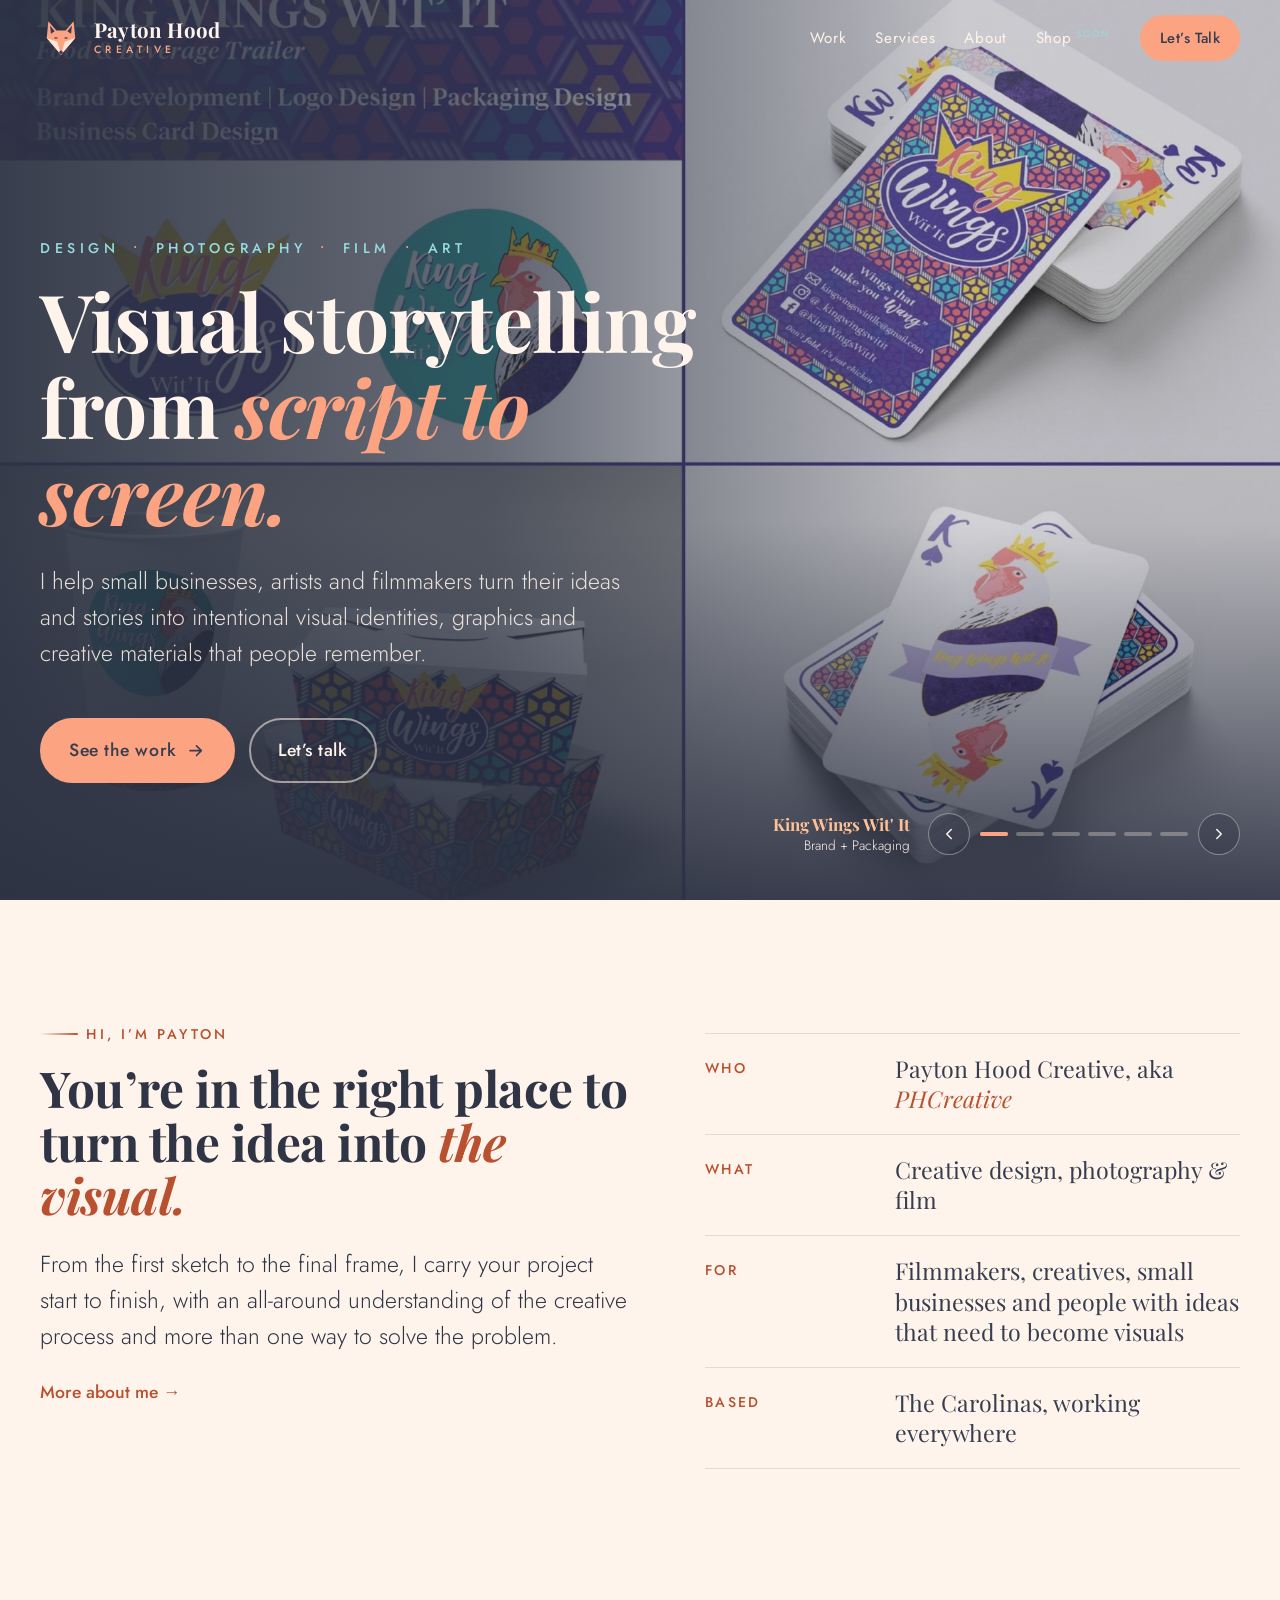
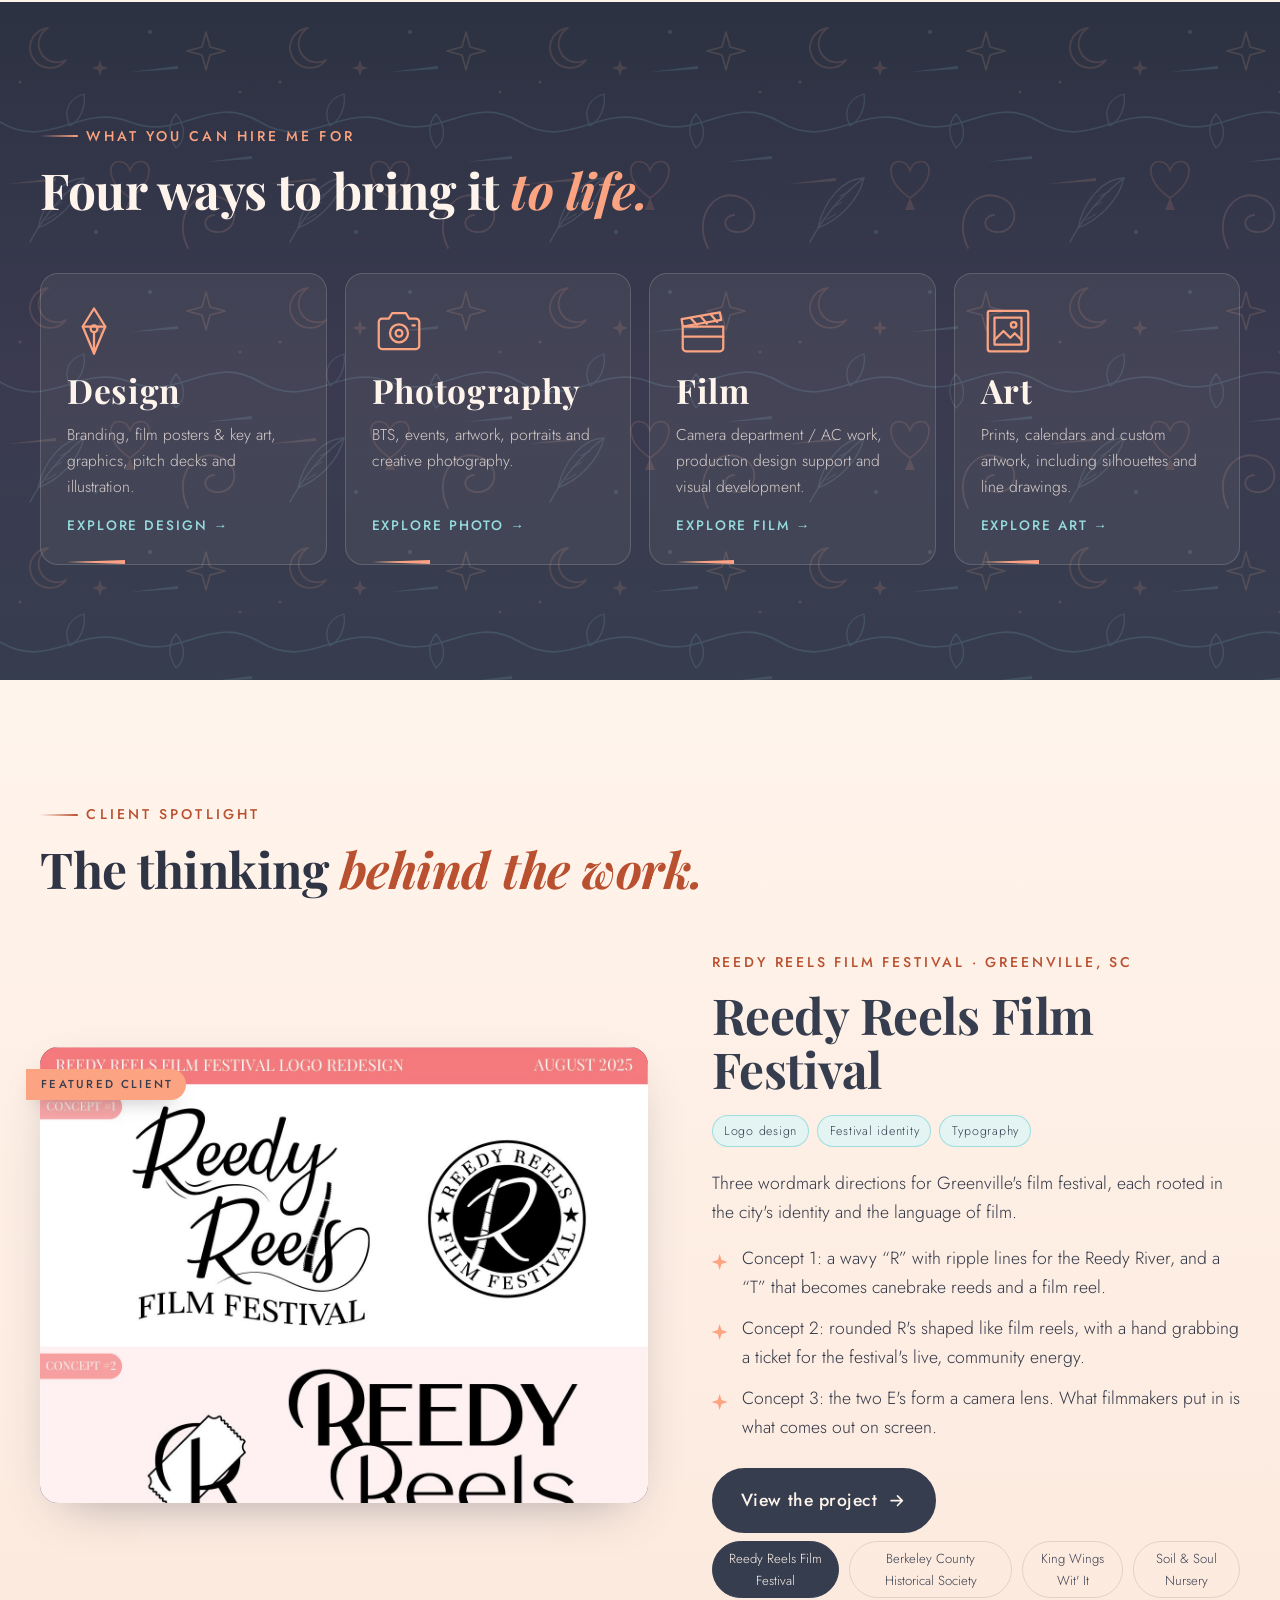
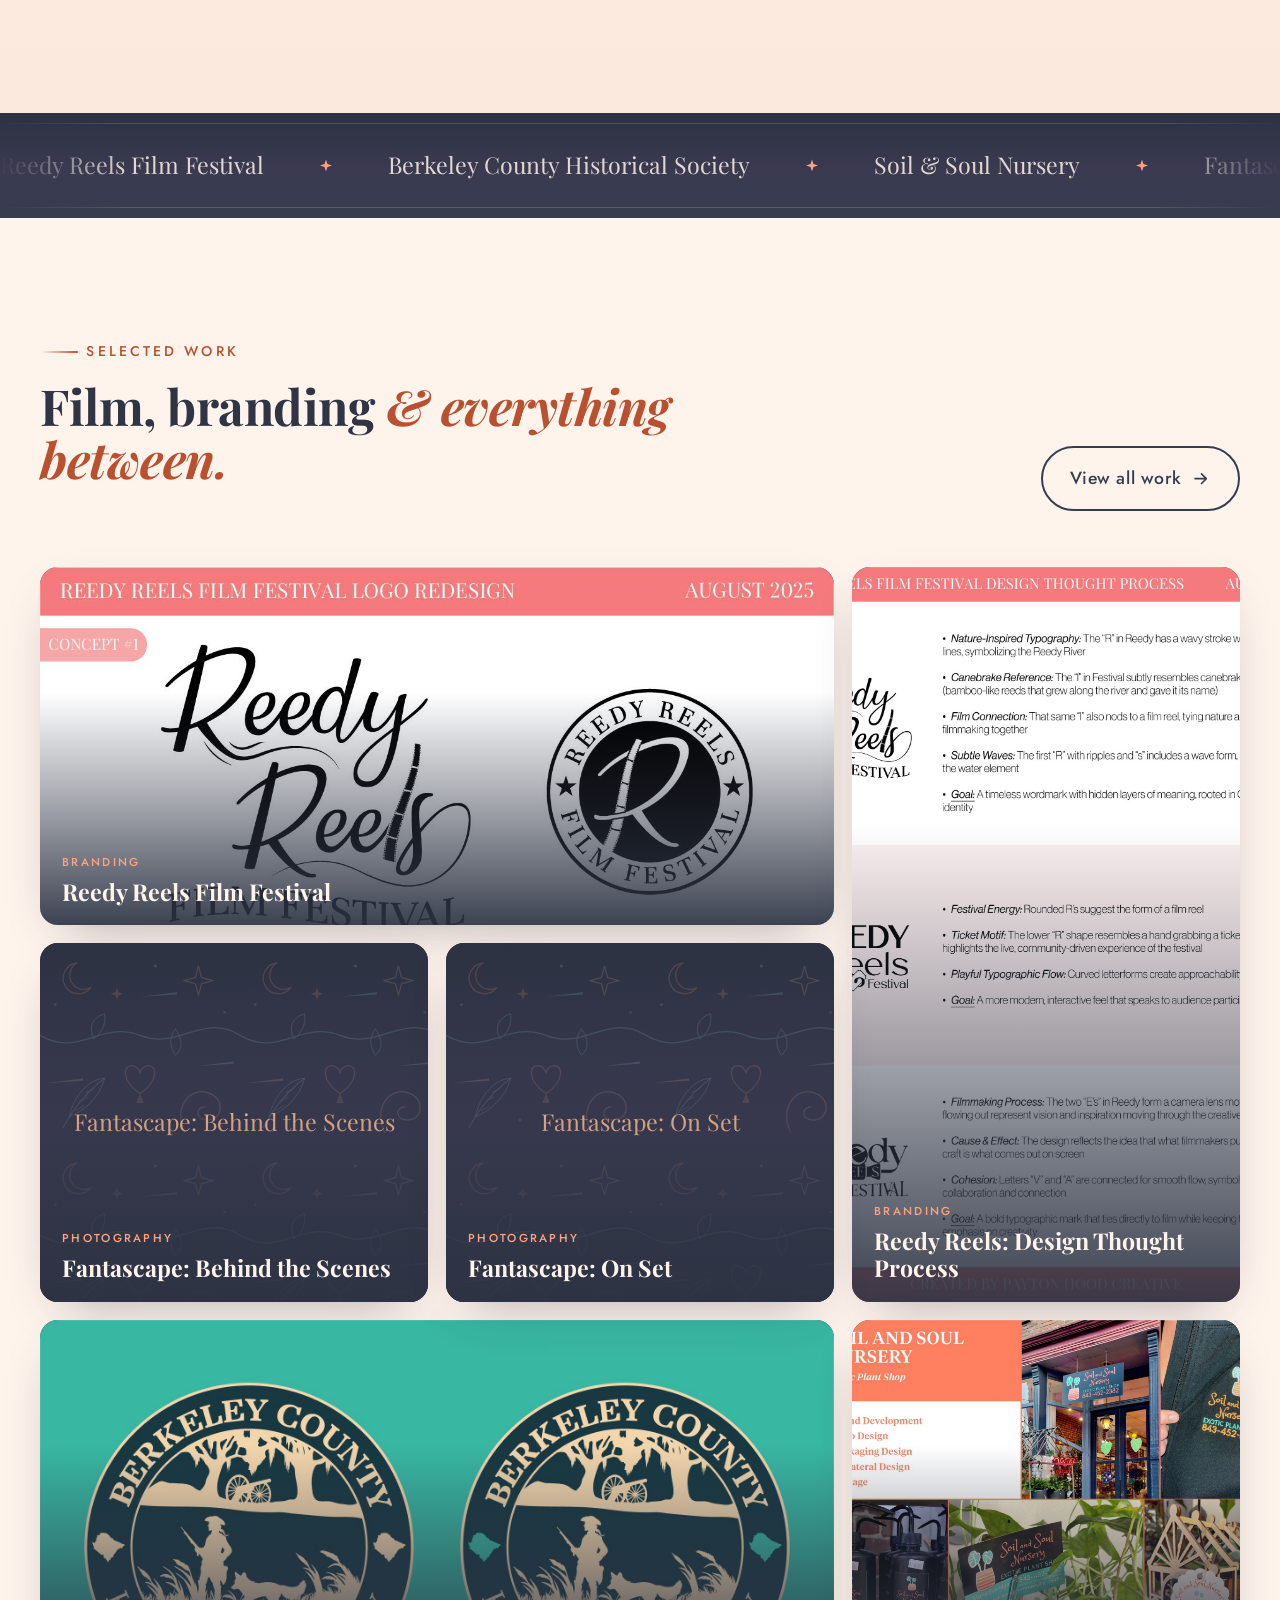
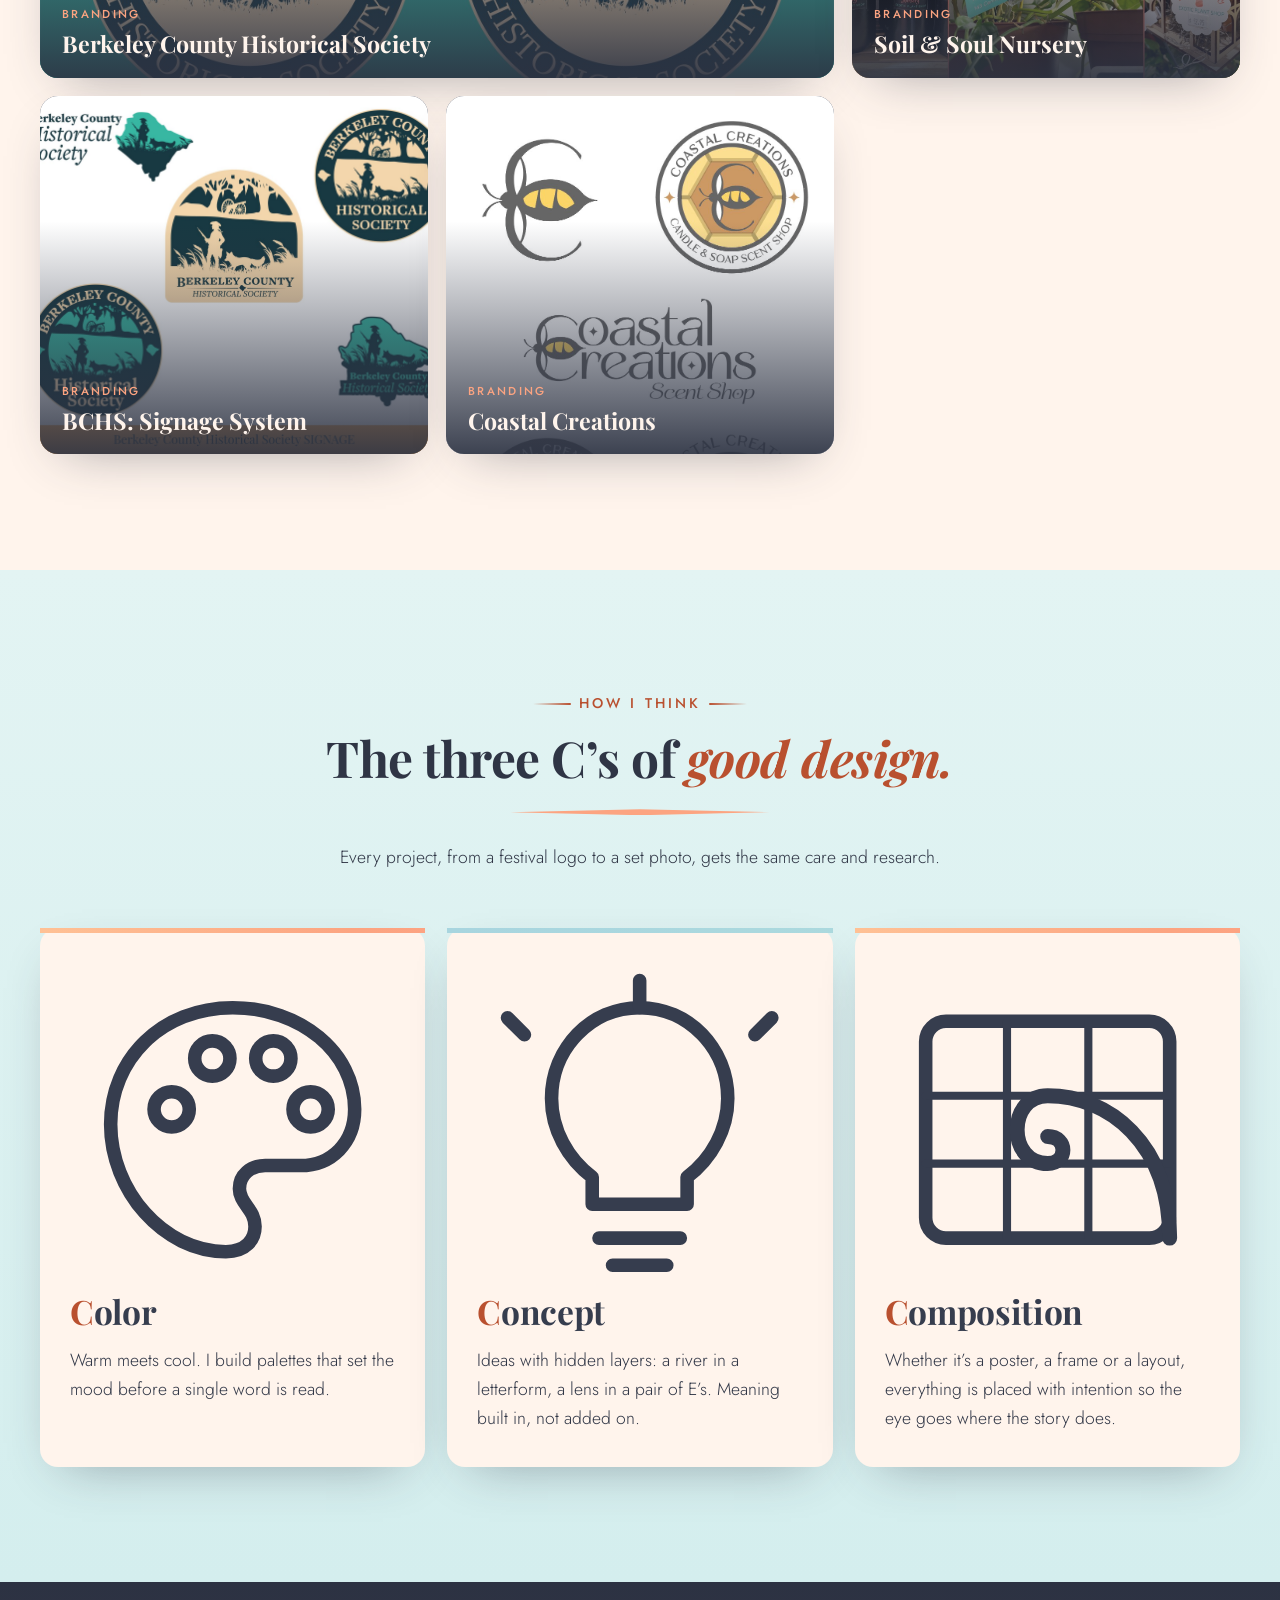
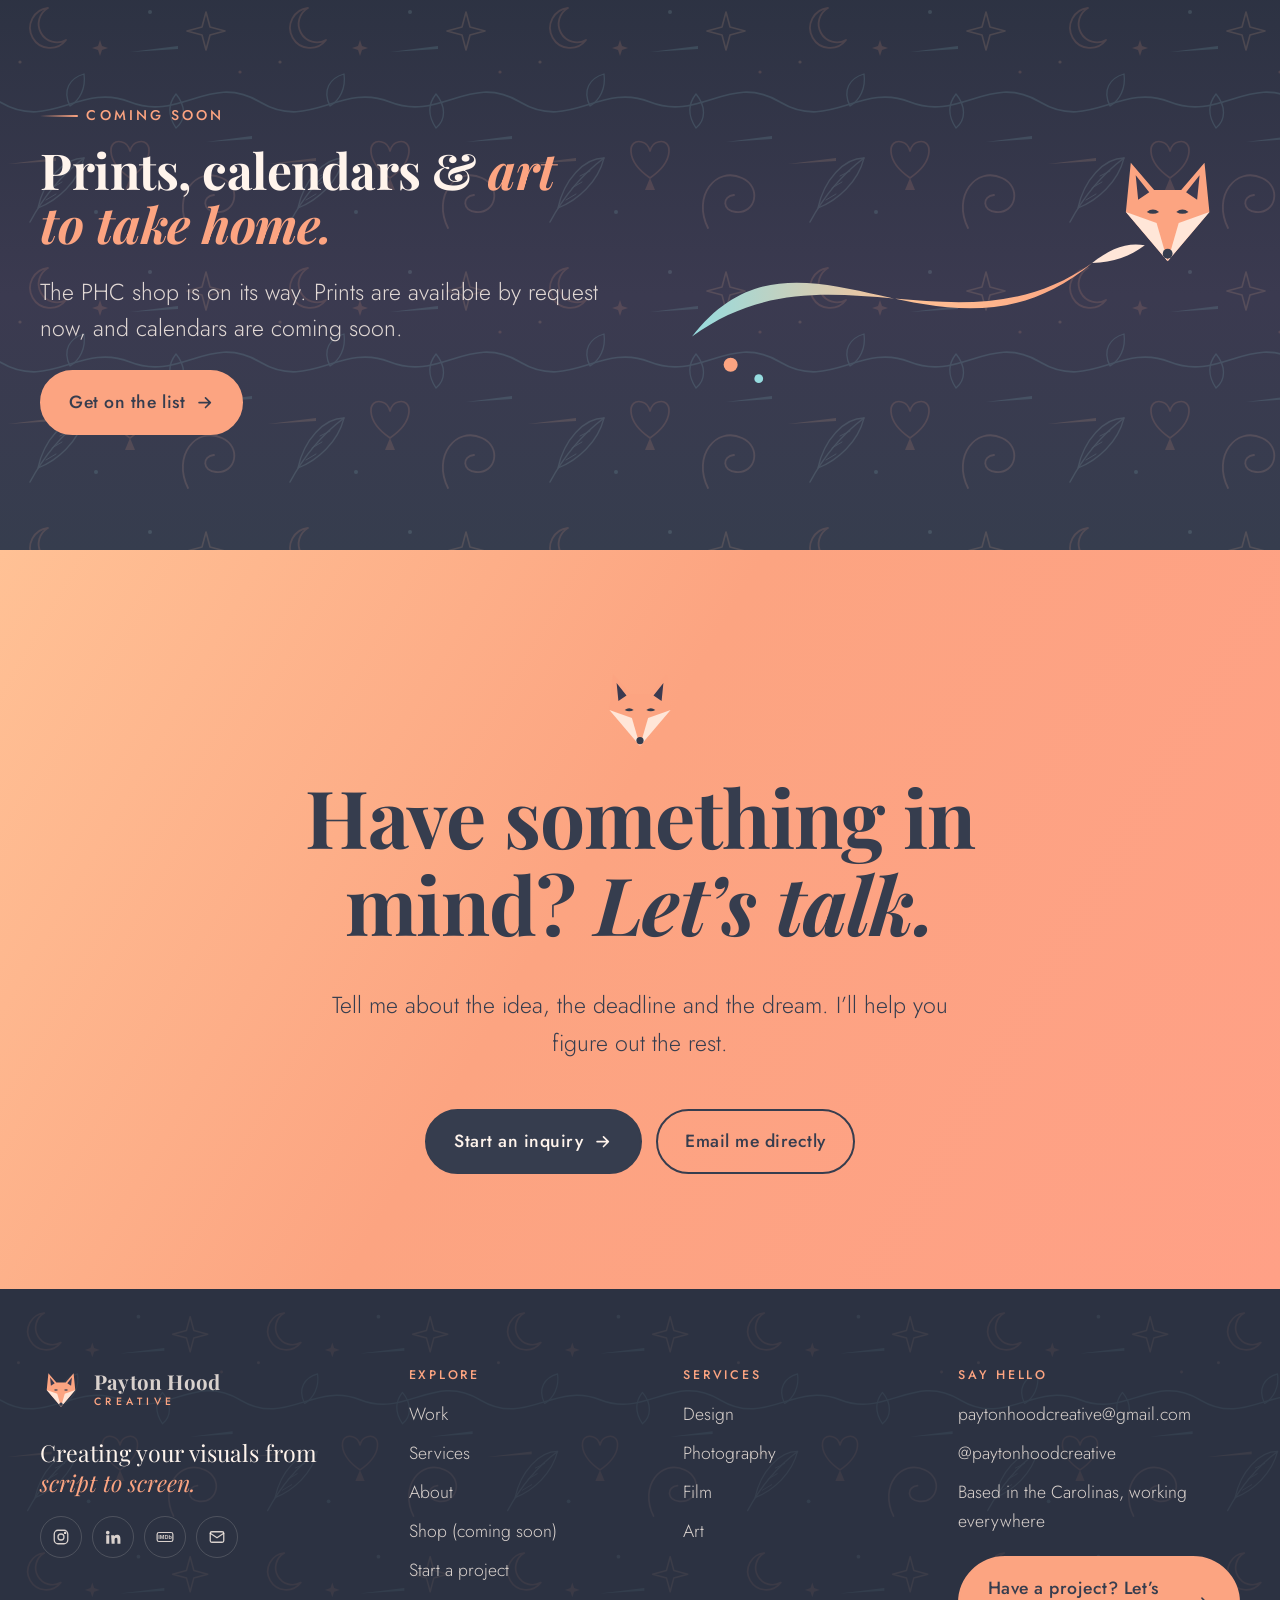
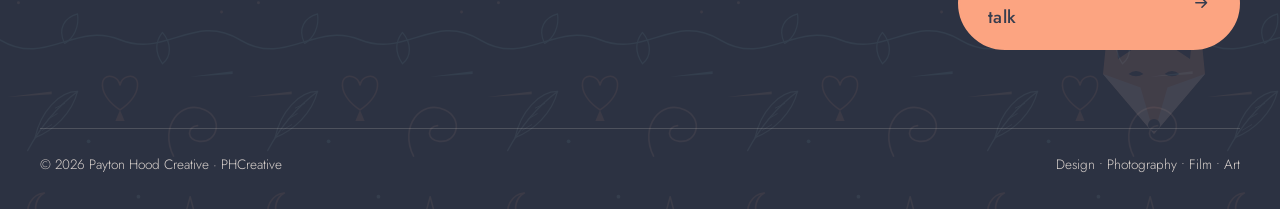
==== commit a54e2cf3: "Host branding work in the site and refine project descriptions Add web-optimized images of all ten B" ====
--- a/phcreative-website/index.html
+++ b/phcreative-website/index.html
@@ -150,7 +150,7 @@
   <section class="section--navy" style="padding-block:10px" aria-label="Clients">
     <div class="marquee">
       <div class="marquee__track">
-        <span class="marquee__item">Reedy Reels Film Festival</span><span class="marquee__item">Berkeley County Historical Society</span><span class="marquee__item">Soil &amp; Soul Nursery</span><span class="marquee__item">Fantascape</span><span class="marquee__item">Coastal Creations</span><span class="marquee__item">Pearl Macarons</span><span class="marquee__item">Status Quo Cigars</span><span class="marquee__item">Carolina Life Real Estate &amp; Auctions</span><span class="marquee__item">King Wings Wit It</span><span class="marquee__item">Irma&rsquo;s Oriental</span><span class="marquee__item">Reedy Reels Film Festival</span><span class="marquee__item">Berkeley County Historical Society</span><span class="marquee__item">Soil &amp; Soul Nursery</span><span class="marquee__item">Fantascape</span><span class="marquee__item">Coastal Creations</span><span class="marquee__item">Pearl Macarons</span><span class="marquee__item">Status Quo Cigars</span><span class="marquee__item">Carolina Life Real Estate &amp; Auctions</span><span class="marquee__item">King Wings Wit It</span><span class="marquee__item">Irma&rsquo;s Oriental</span>
+        <span class="marquee__item">Reedy Reels Film Festival</span><span class="marquee__item">Berkeley County Historical Society</span><span class="marquee__item">Soil &amp; Soul Nursery</span><span class="marquee__item">Fantascape</span><span class="marquee__item">Coastal Creations</span><span class="marquee__item">The Gilded Pearl</span><span class="marquee__item">Little Miss Macarons</span><span class="marquee__item">Status Quo Cigars</span><span class="marquee__item">Carolina Life Real Estate &amp; Auctions</span><span class="marquee__item">King Wings Wit&rsquo; It</span><span class="marquee__item">Irma&rsquo;s Oriental</span><span class="marquee__item">Reedy Reels Film Festival</span><span class="marquee__item">Berkeley County Historical Society</span><span class="marquee__item">Soil &amp; Soul Nursery</span><span class="marquee__item">Fantascape</span><span class="marquee__item">Coastal Creations</span><span class="marquee__item">The Gilded Pearl</span><span class="marquee__item">Little Miss Macarons</span><span class="marquee__item">Status Quo Cigars</span><span class="marquee__item">Carolina Life Real Estate &amp; Auctions</span><span class="marquee__item">King Wings Wit&rsquo; It</span><span class="marquee__item">Irma&rsquo;s Oriental</span>
       </div>
     </div>
   </section>
--- a/phcreative-website/assets/css/styles.css
+++ b/phcreative-website/assets/css/styles.css
@@ -354,7 +354,7 @@
   border-radius: var(--radius); overflow: hidden; box-shadow: var(--shadow); background: var(--navy);
   aspect-ratio: 4 / 3; position: relative; isolation: isolate;
 }
-.spotlight__frame img { width: 100%; height: 100%; object-fit: cover; transition: opacity .6s; }
+.spotlight__frame img { width: 100%; height: 100%; object-fit: cover; object-position: center top; transition: opacity .6s; }
 .spotlight__frame img.is-fading { opacity: 0; }
 .spotlight__badge {
   position: absolute; left: -14px; top: 22px; background: var(--coral); color: var(--navy);
@@ -423,7 +423,7 @@
 .work-card--wide { grid-column: span 8; }
 .work-card--tall { grid-row: span 2; }
 .work-card:hover { transform: translateY(-4px); }
-.work-card img { position: absolute; inset: 0; width: 100%; height: 100%; object-fit: cover; transition: transform .8s var(--ease); z-index: -2; }
+.work-card img { position: absolute; inset: 0; width: 100%; height: 100%; object-fit: cover; object-position: center top; transition: transform .8s var(--ease); z-index: -2; }
 .work-card:hover img { transform: scale(1.05); }
 .work-card::after {
   content: ""; position: absolute; inset: 0; z-index: -1;
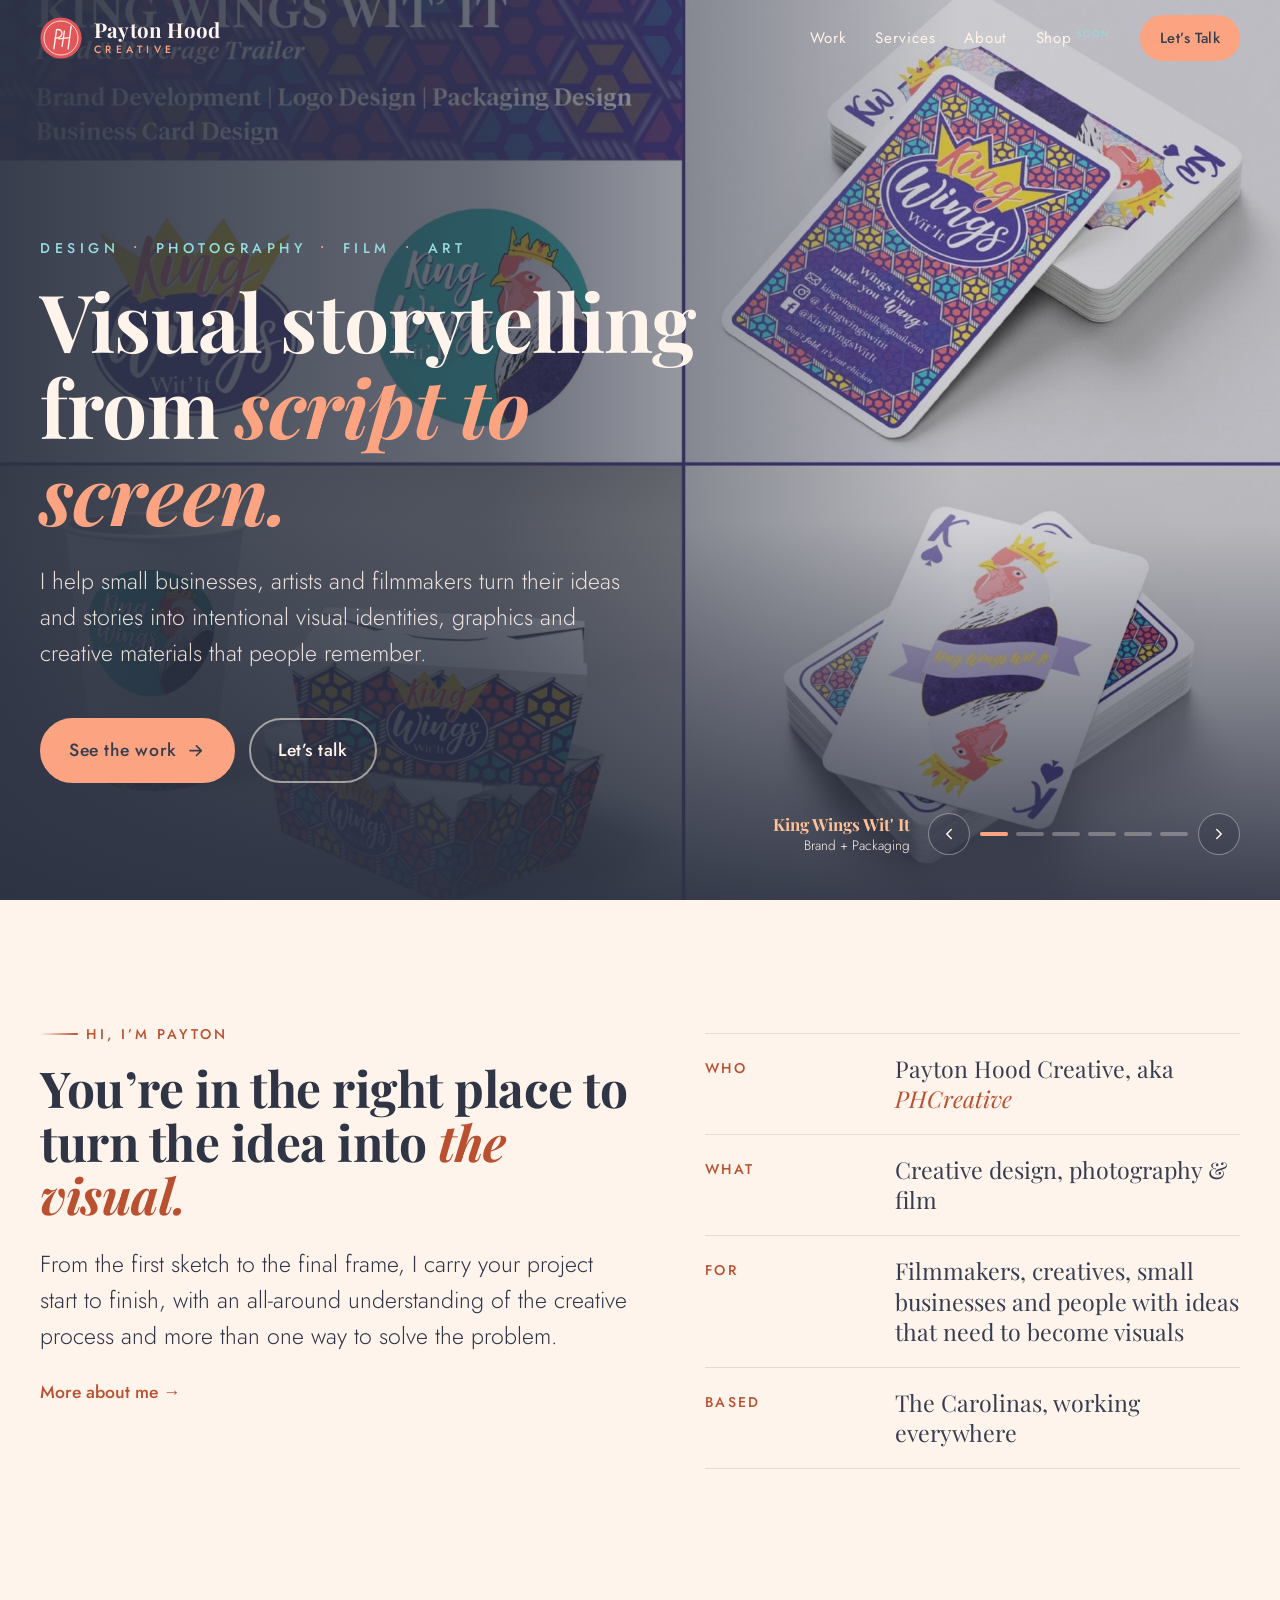
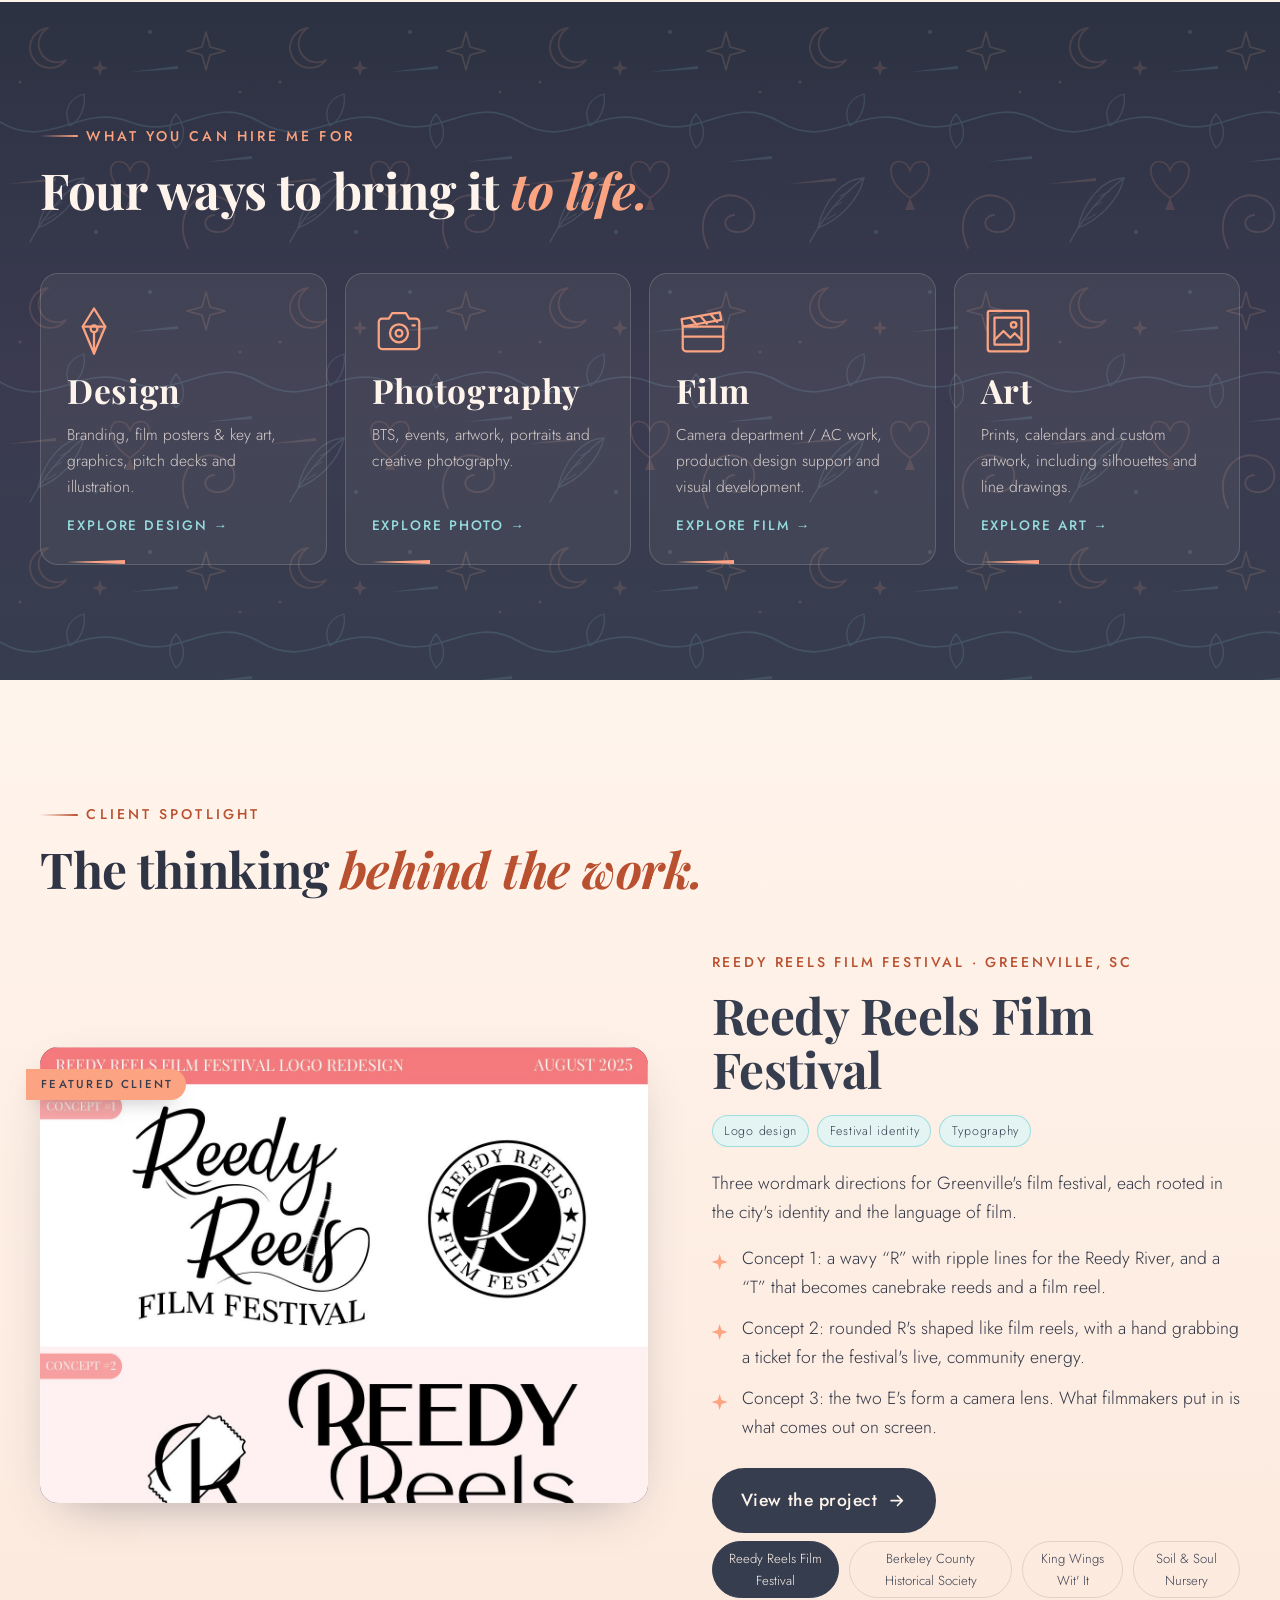
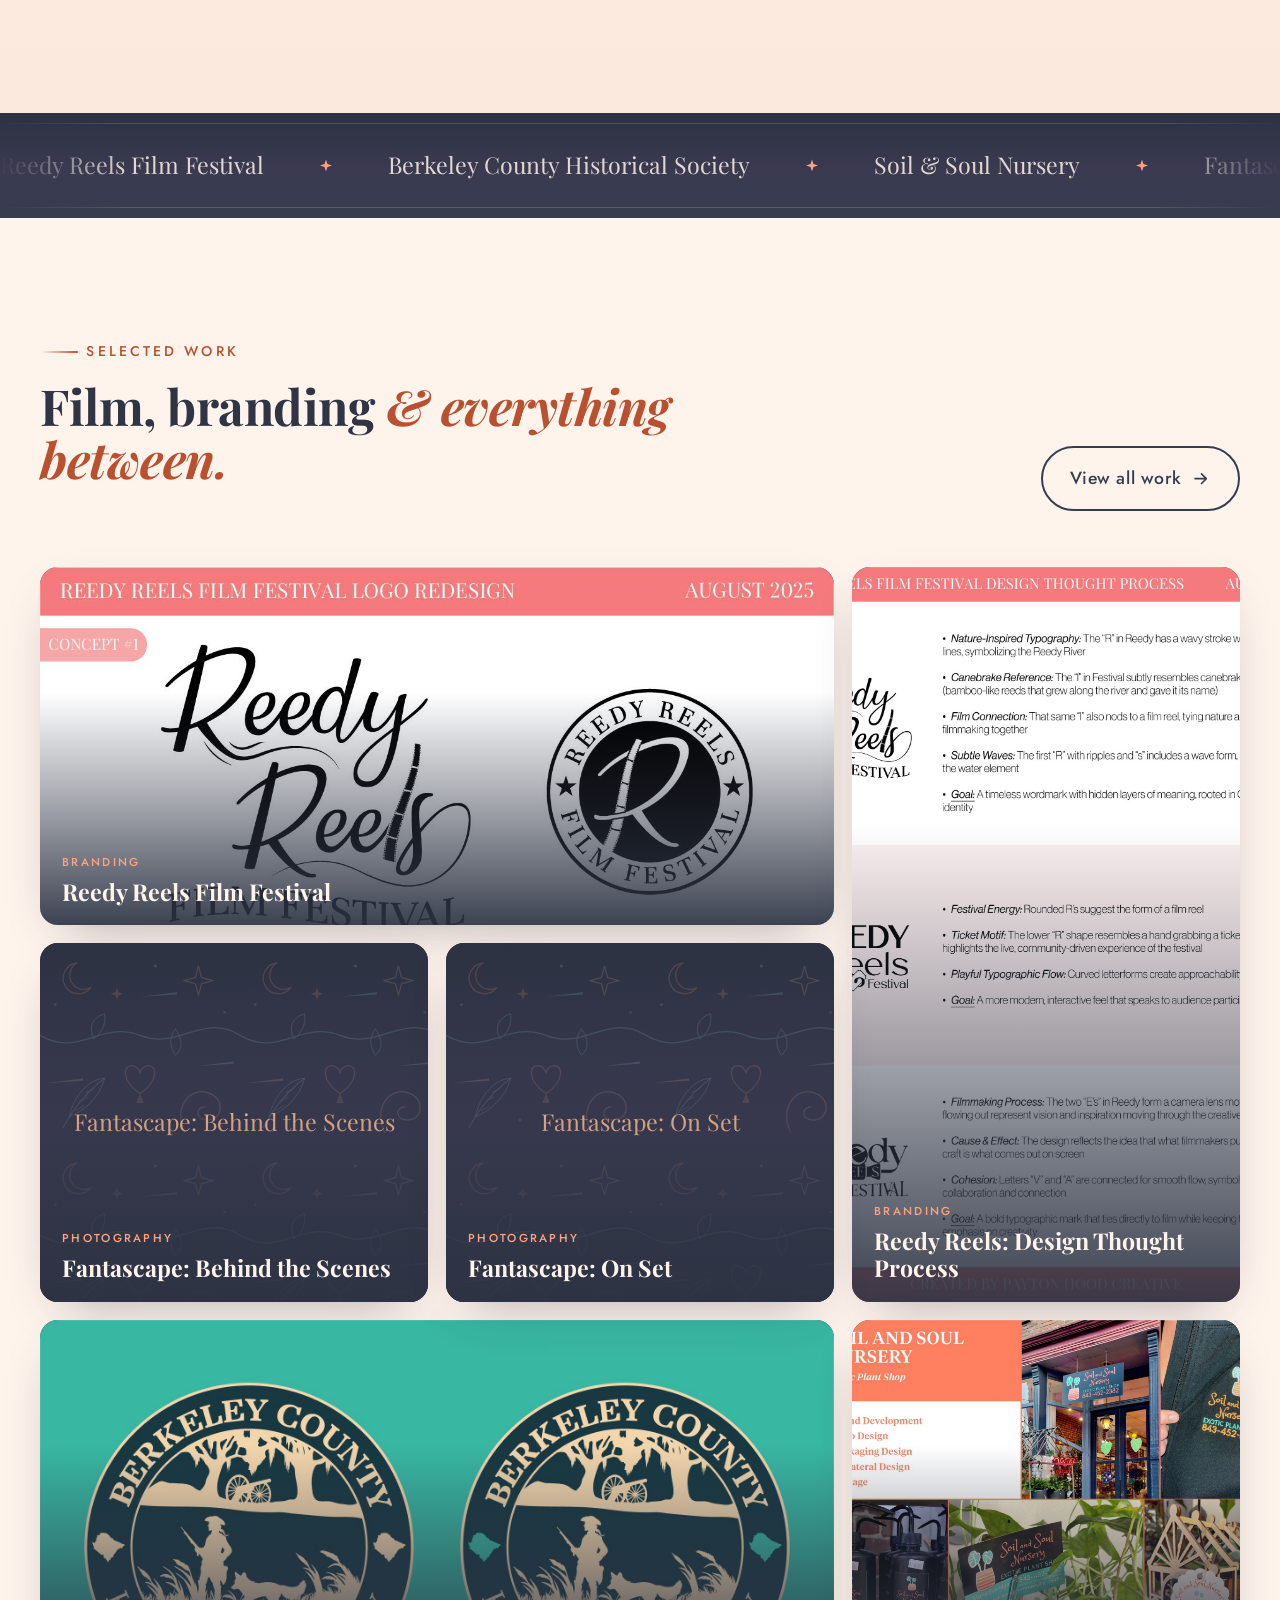
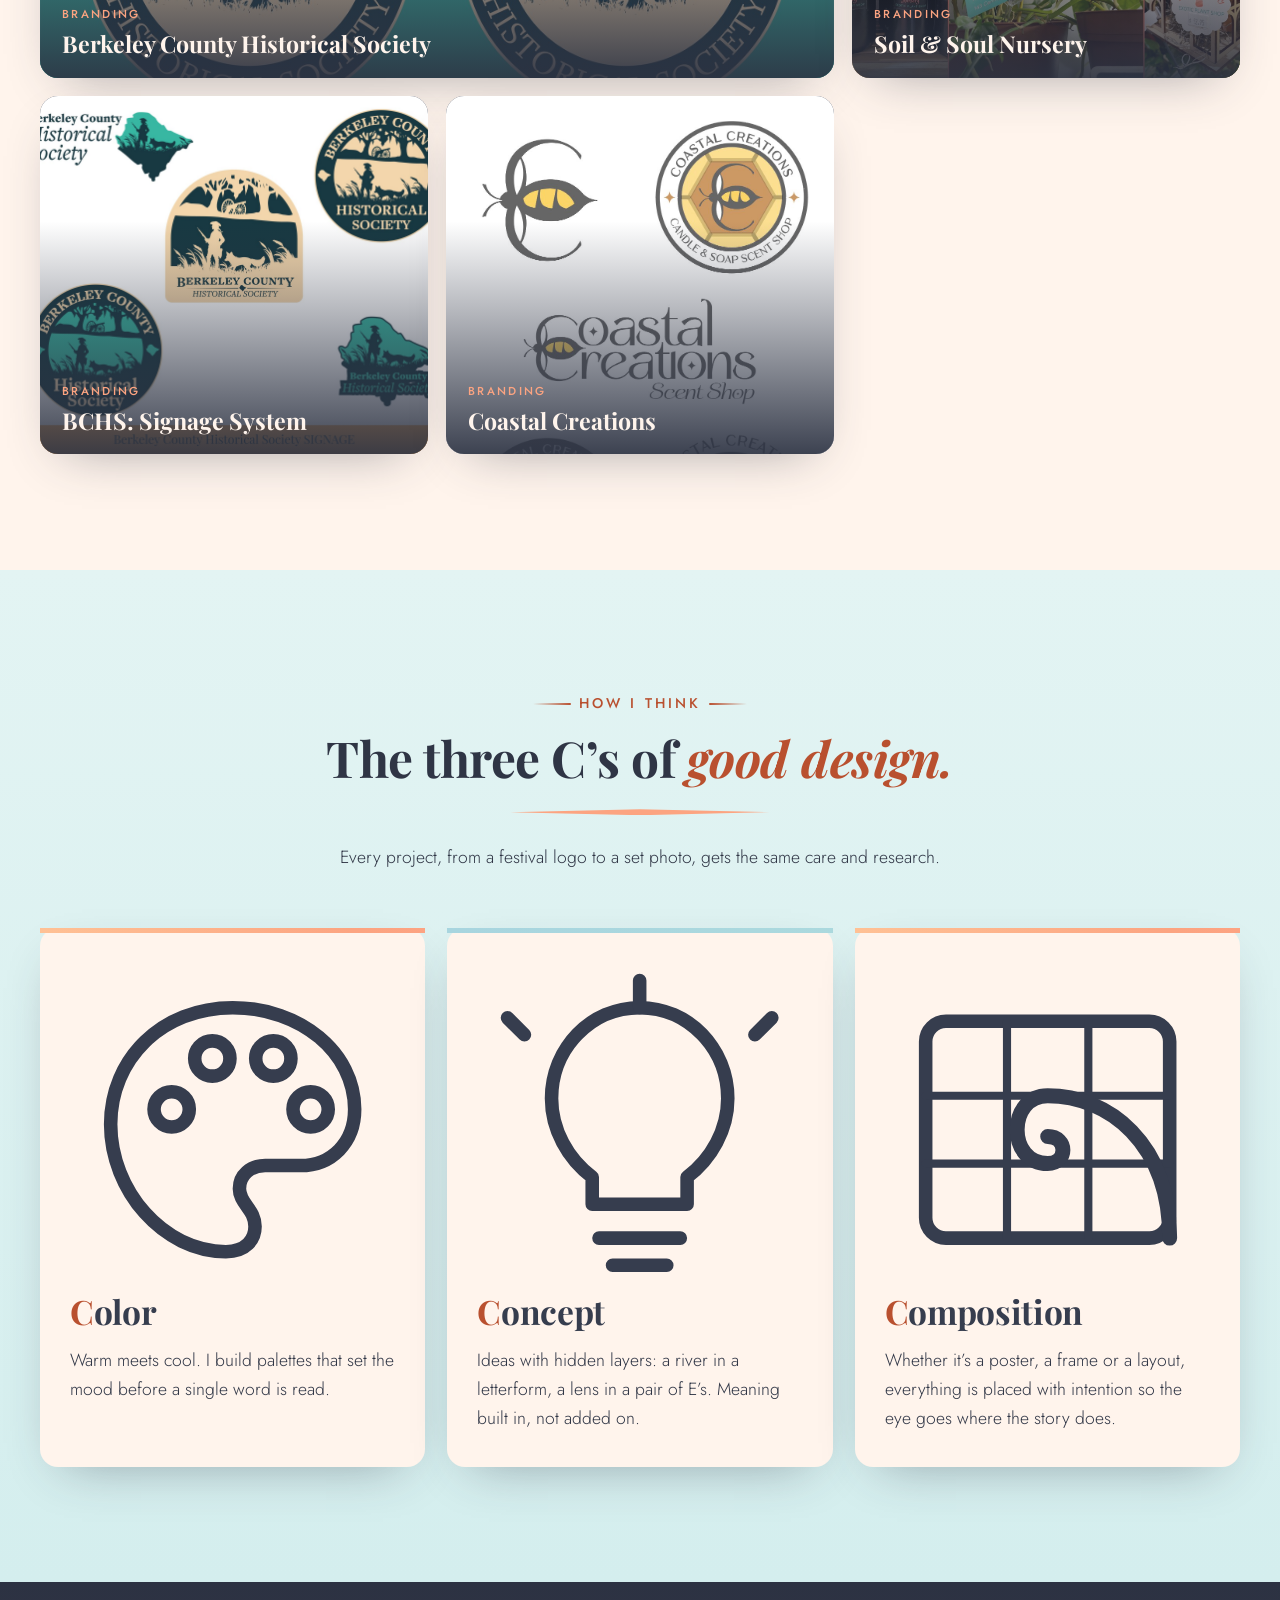
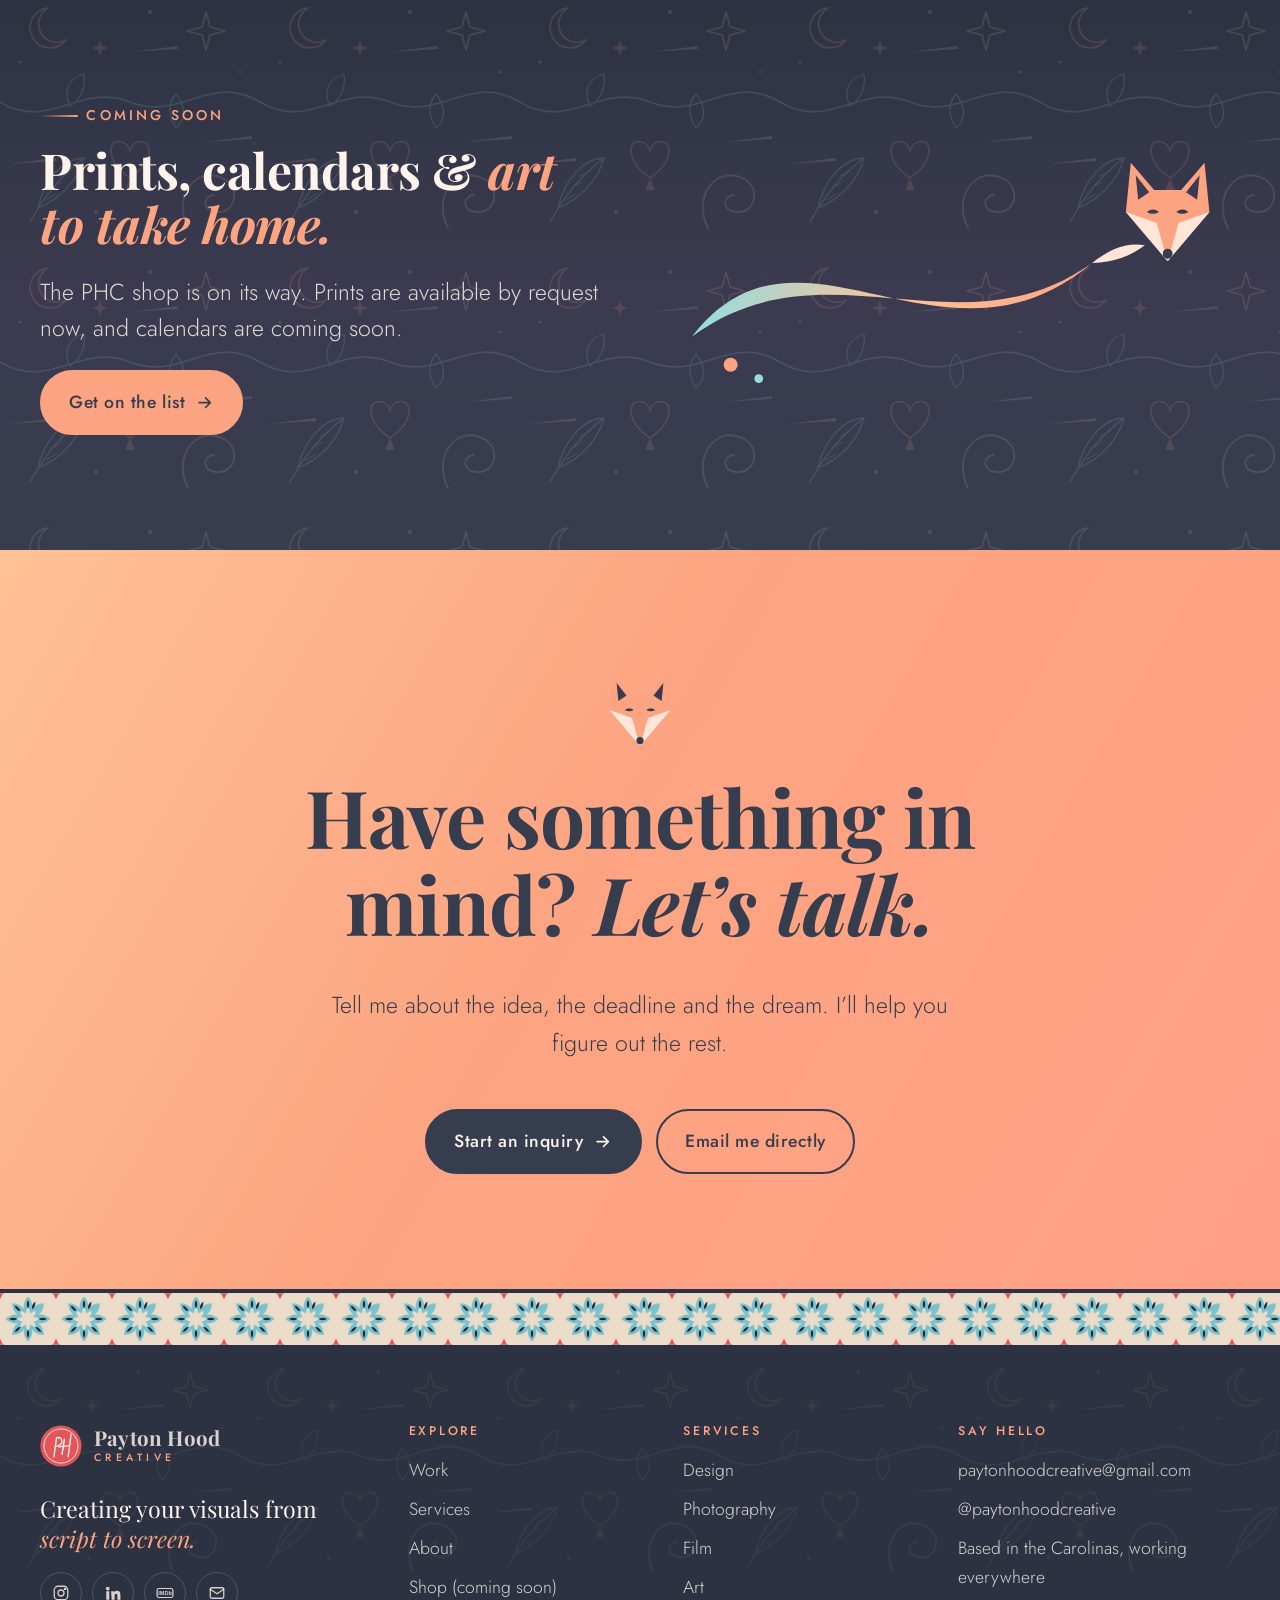
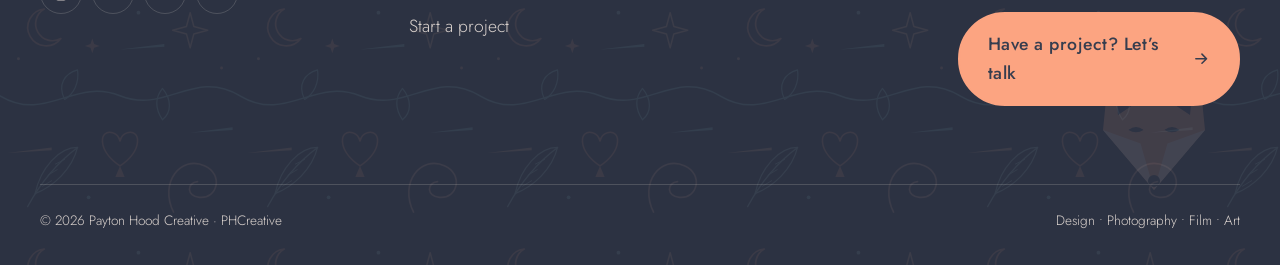
==== commit bf08bd5d: "Use the PH monogram as the brand mark and add her floral tile band Recreate the PH circle monogram f" ====
--- a/phcreative-website/index.html
+++ b/phcreative-website/index.html
@@ -28,12 +28,15 @@
   <div class="wrap">
     <a class="brand" href="" aria-label="Payton Hood Creative, home">
       <svg class="brand__mark" aria-hidden="true" xmlns="http://www.w3.org/2000/svg" viewBox="0 0 100 100">
-  <path d="M50 90 L16 50 L20 10 L39 32 L61 32 L80 10 L84 50 Z" fill="#FCA481"/>
-  <path d="M24 20 L35 34 L26 40 Z M76 20 L65 34 L74 40 Z" fill="#3B3A50"/>
-  <path d="M16 50 L41 59 L50 90 Z" fill="#FFE6D8"/>
-  <path d="M84 50 L59 59 L50 90 Z" fill="#FFE6D8"/>
-  <path d="M33 50 Q38 46 43 50 Q38 53 33 50 Z M57 50 Q62 46 67 50 Q62 53 57 50 Z" fill="#363D4E"/>
-  <circle cx="50" cy="84" r="4" fill="#363D4E"/>
+  <circle cx="50" cy="50" r="49" fill="#E2565A"/>
+  <circle cx="50" cy="50" r="40.5" fill="none" stroke="#FFF4EC" stroke-width="2"/>
+  <g fill="none" stroke="#FFF4EC" stroke-width="3.2" stroke-linecap="round" stroke-linejoin="round">
+    <path d="M33 76 L39.5 30"/>
+    <path d="M39.5 30 C56 27 58 49 36.5 50.5"/>
+    <path d="M52.5 70 L58 34"/>
+    <path d="M67 76 L74 22"/>
+    <path d="M45 52 L70.5 49"/>
+  </g>
 </svg>
 
       <span class="brand__text"><span class="brand__name">Payton Hood</span><span class="brand__sub">Creative</span></span>
@@ -233,17 +236,21 @@
 </section>
 
 </main>
+<div class="tile-band" aria-hidden="true"></div>
 <footer class="site-footer">
   <div class="wrap">
     <div class="footer-grid">
       <div>
         <a class="brand" href=""><svg class="brand__mark" aria-hidden="true" xmlns="http://www.w3.org/2000/svg" viewBox="0 0 100 100">
-  <path d="M50 90 L16 50 L20 10 L39 32 L61 32 L80 10 L84 50 Z" fill="#FCA481"/>
-  <path d="M24 20 L35 34 L26 40 Z M76 20 L65 34 L74 40 Z" fill="#3B3A50"/>
-  <path d="M16 50 L41 59 L50 90 Z" fill="#FFE6D8"/>
-  <path d="M84 50 L59 59 L50 90 Z" fill="#FFE6D8"/>
-  <path d="M33 50 Q38 46 43 50 Q38 53 33 50 Z M57 50 Q62 46 67 50 Q62 53 57 50 Z" fill="#363D4E"/>
-  <circle cx="50" cy="84" r="4" fill="#363D4E"/>
+  <circle cx="50" cy="50" r="49" fill="#E2565A"/>
+  <circle cx="50" cy="50" r="40.5" fill="none" stroke="#FFF4EC" stroke-width="2"/>
+  <g fill="none" stroke="#FFF4EC" stroke-width="3.2" stroke-linecap="round" stroke-linejoin="round">
+    <path d="M33 76 L39.5 30"/>
+    <path d="M39.5 30 C56 27 58 49 36.5 50.5"/>
+    <path d="M52.5 70 L58 34"/>
+    <path d="M67 76 L74 22"/>
+    <path d="M45 52 L70.5 49"/>
+  </g>
 </svg>
 <span class="brand__text"><span class="brand__name">Payton Hood</span><span class="brand__sub">Creative</span></span></a>
         <p class="footer-tagline">Creating your visuals from <em class="accent">script to screen.</em></p>
--- a/phcreative-website/assets/css/styles.css
+++ b/phcreative-website/assets/css/styles.css
@@ -721,3 +721,11 @@
 .split { display: grid; grid-template-columns: 1fr 1fr; gap: clamp(30px, 6vw, 80px); align-items: center; }
 @media (max-width: 860px) { .split { grid-template-columns: 1fr; } }
 .hero__slide .img-fallback { font-size: 0; }
+
+/* Floral tile band, from the PHC business-card pattern */
+.tile-band {
+  height: 56px;
+  background: url("../img/tile-floral.svg") 0 50% / 56px auto repeat-x, #EADCC8;
+  border-top: 4px solid var(--navy-deep);
+}
+@media (max-width: 600px) { .tile-band { height: 40px; background-size: 40px auto; } }
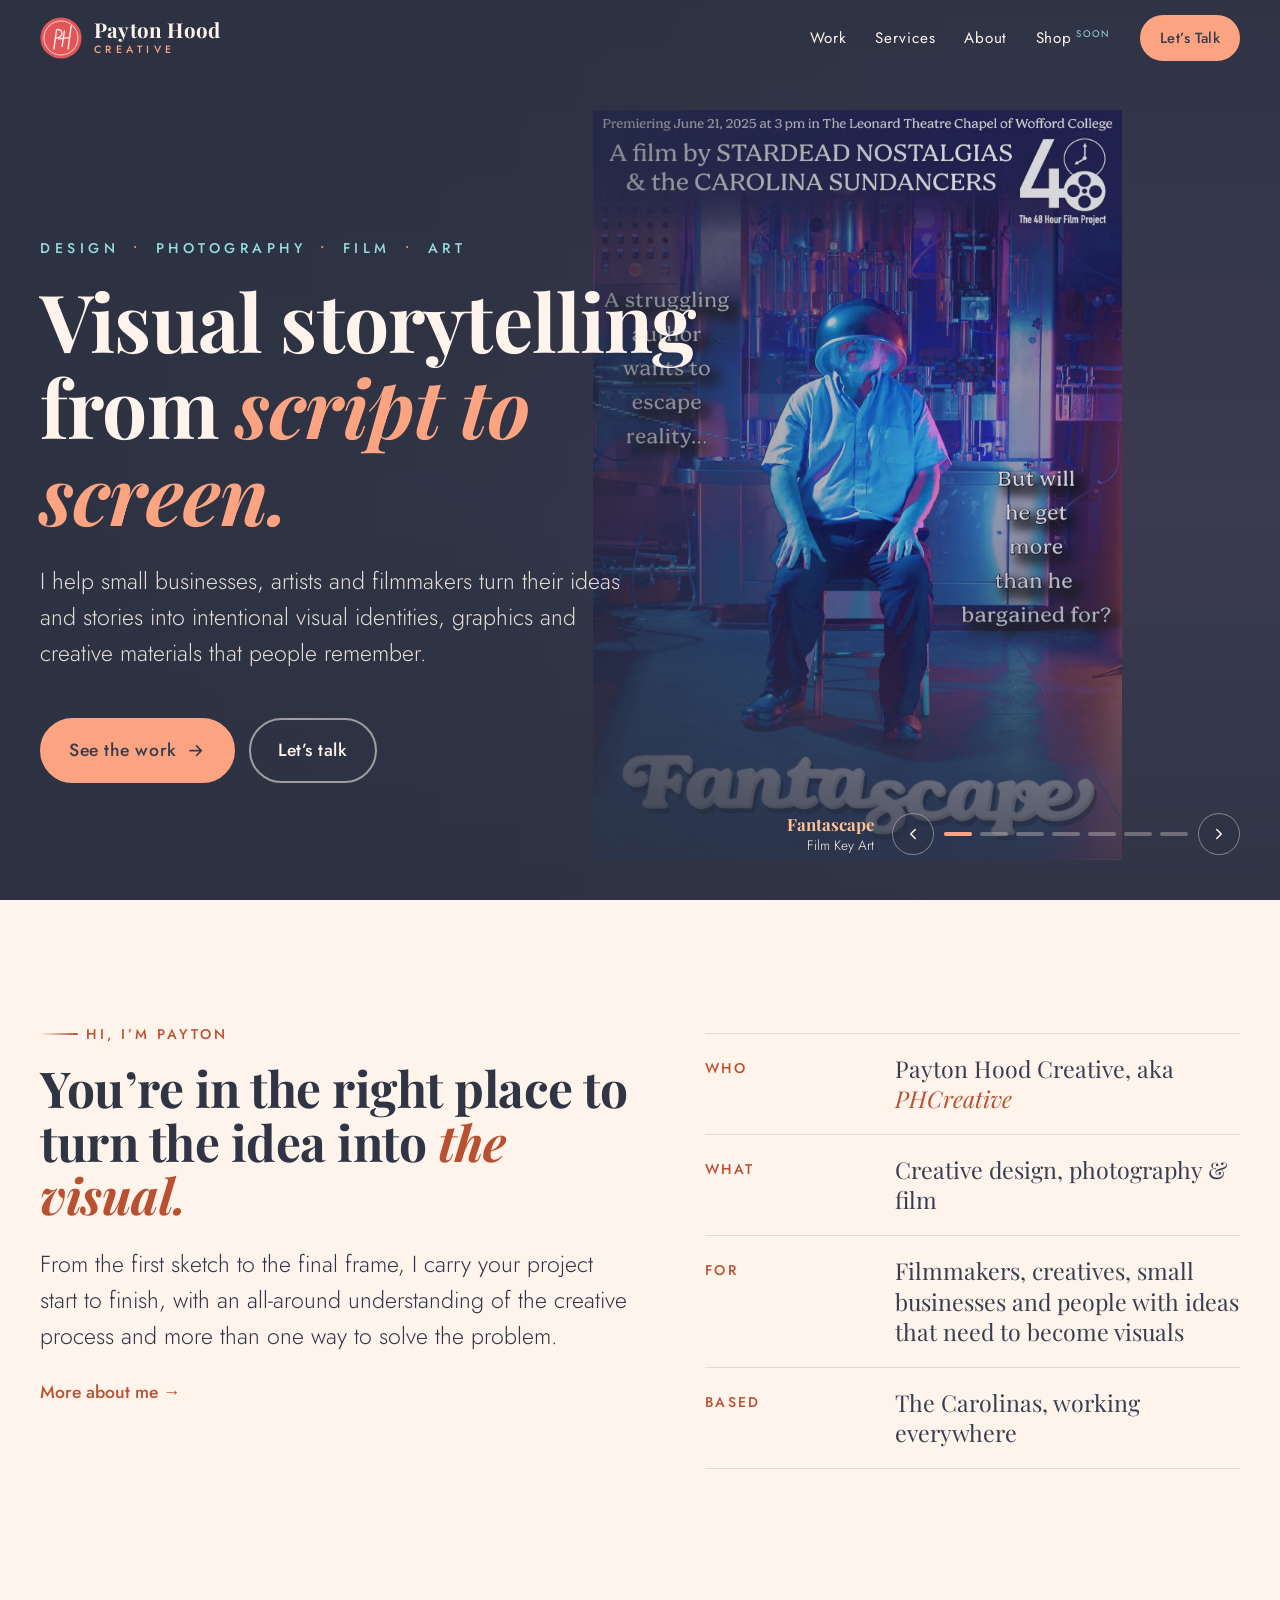
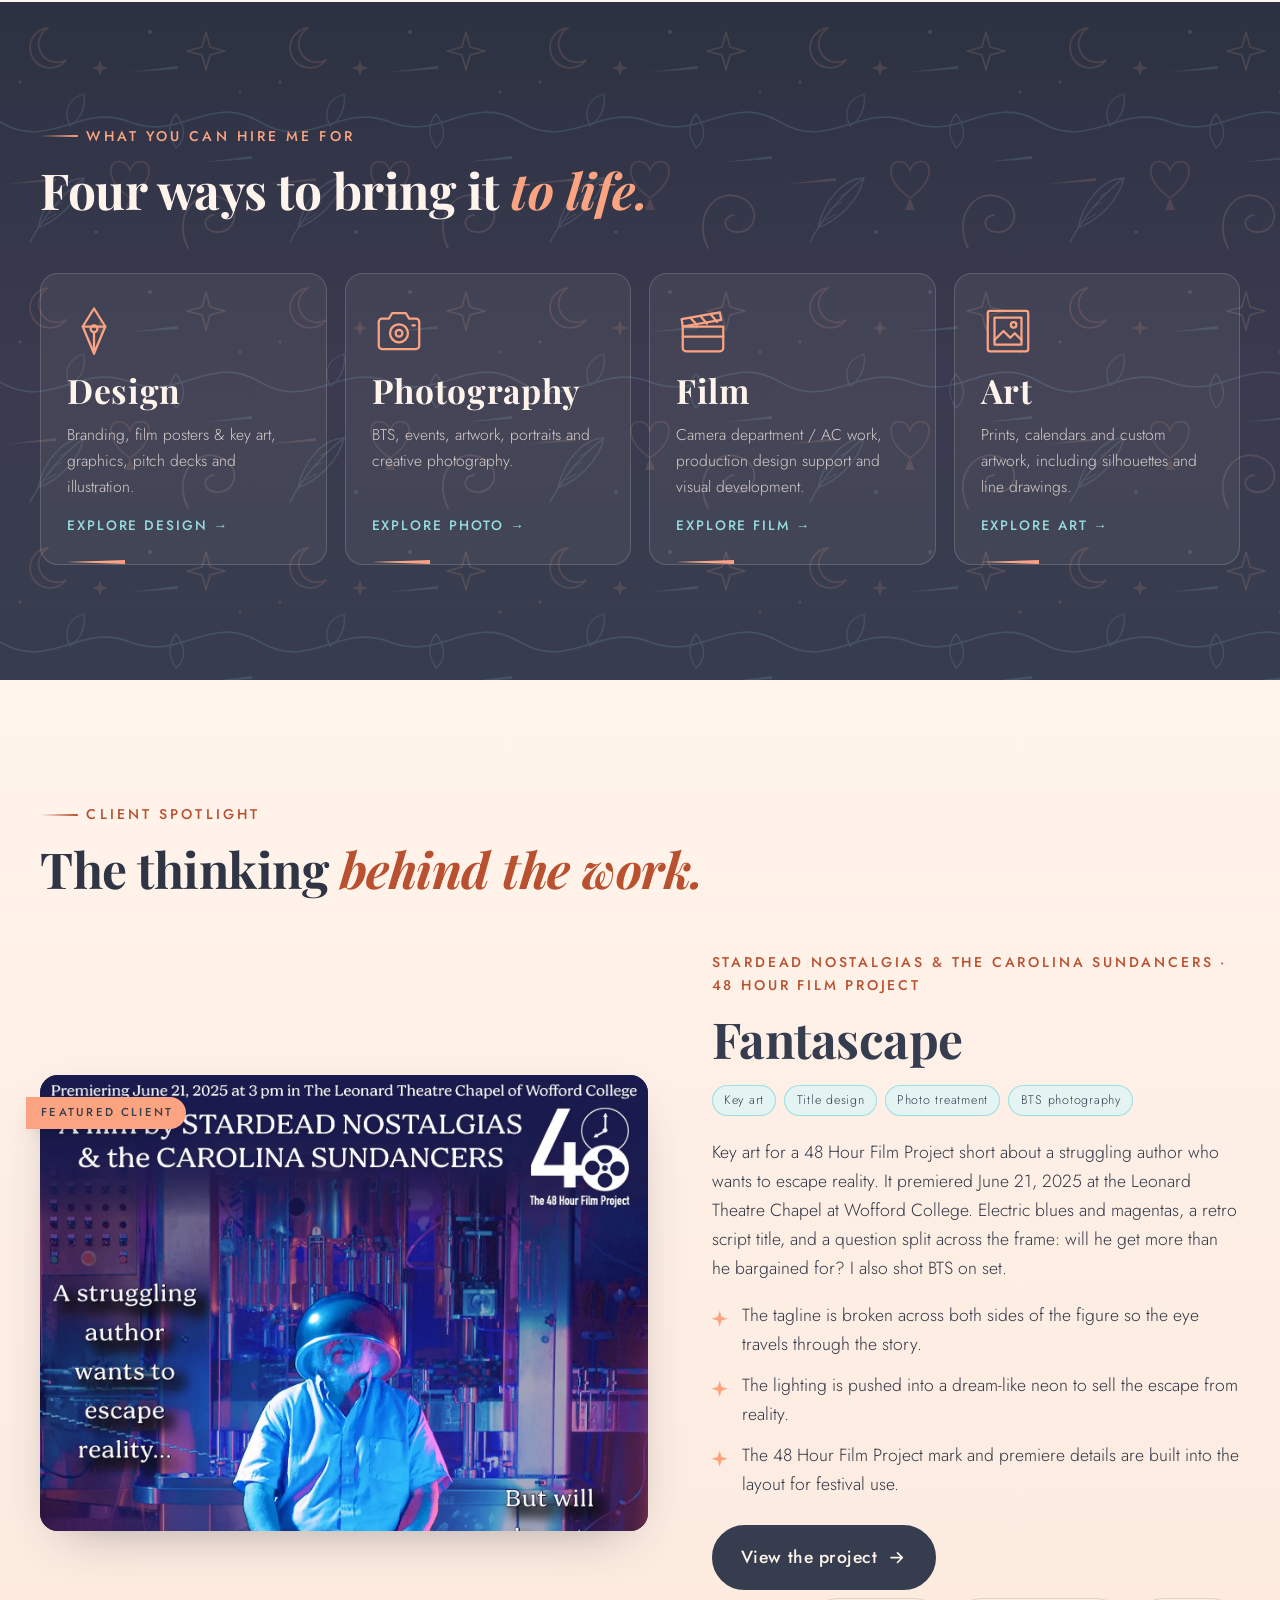
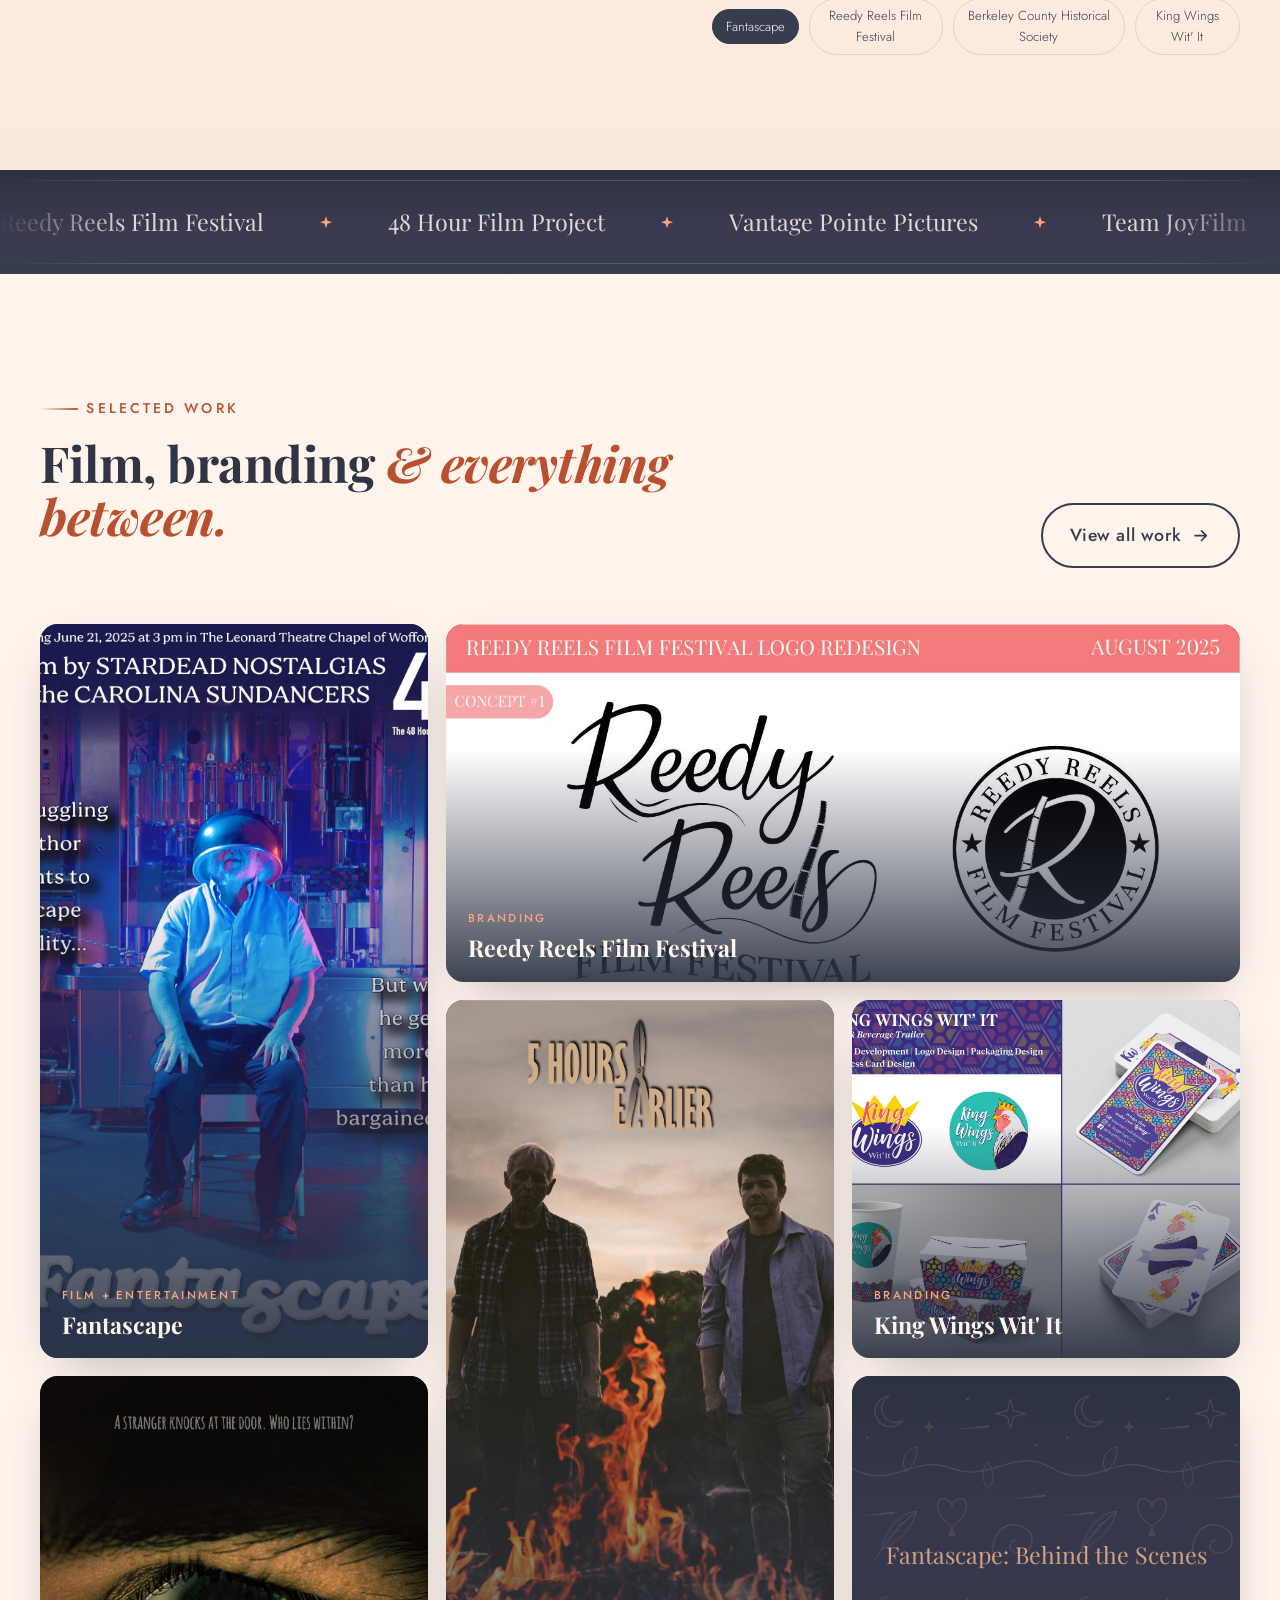
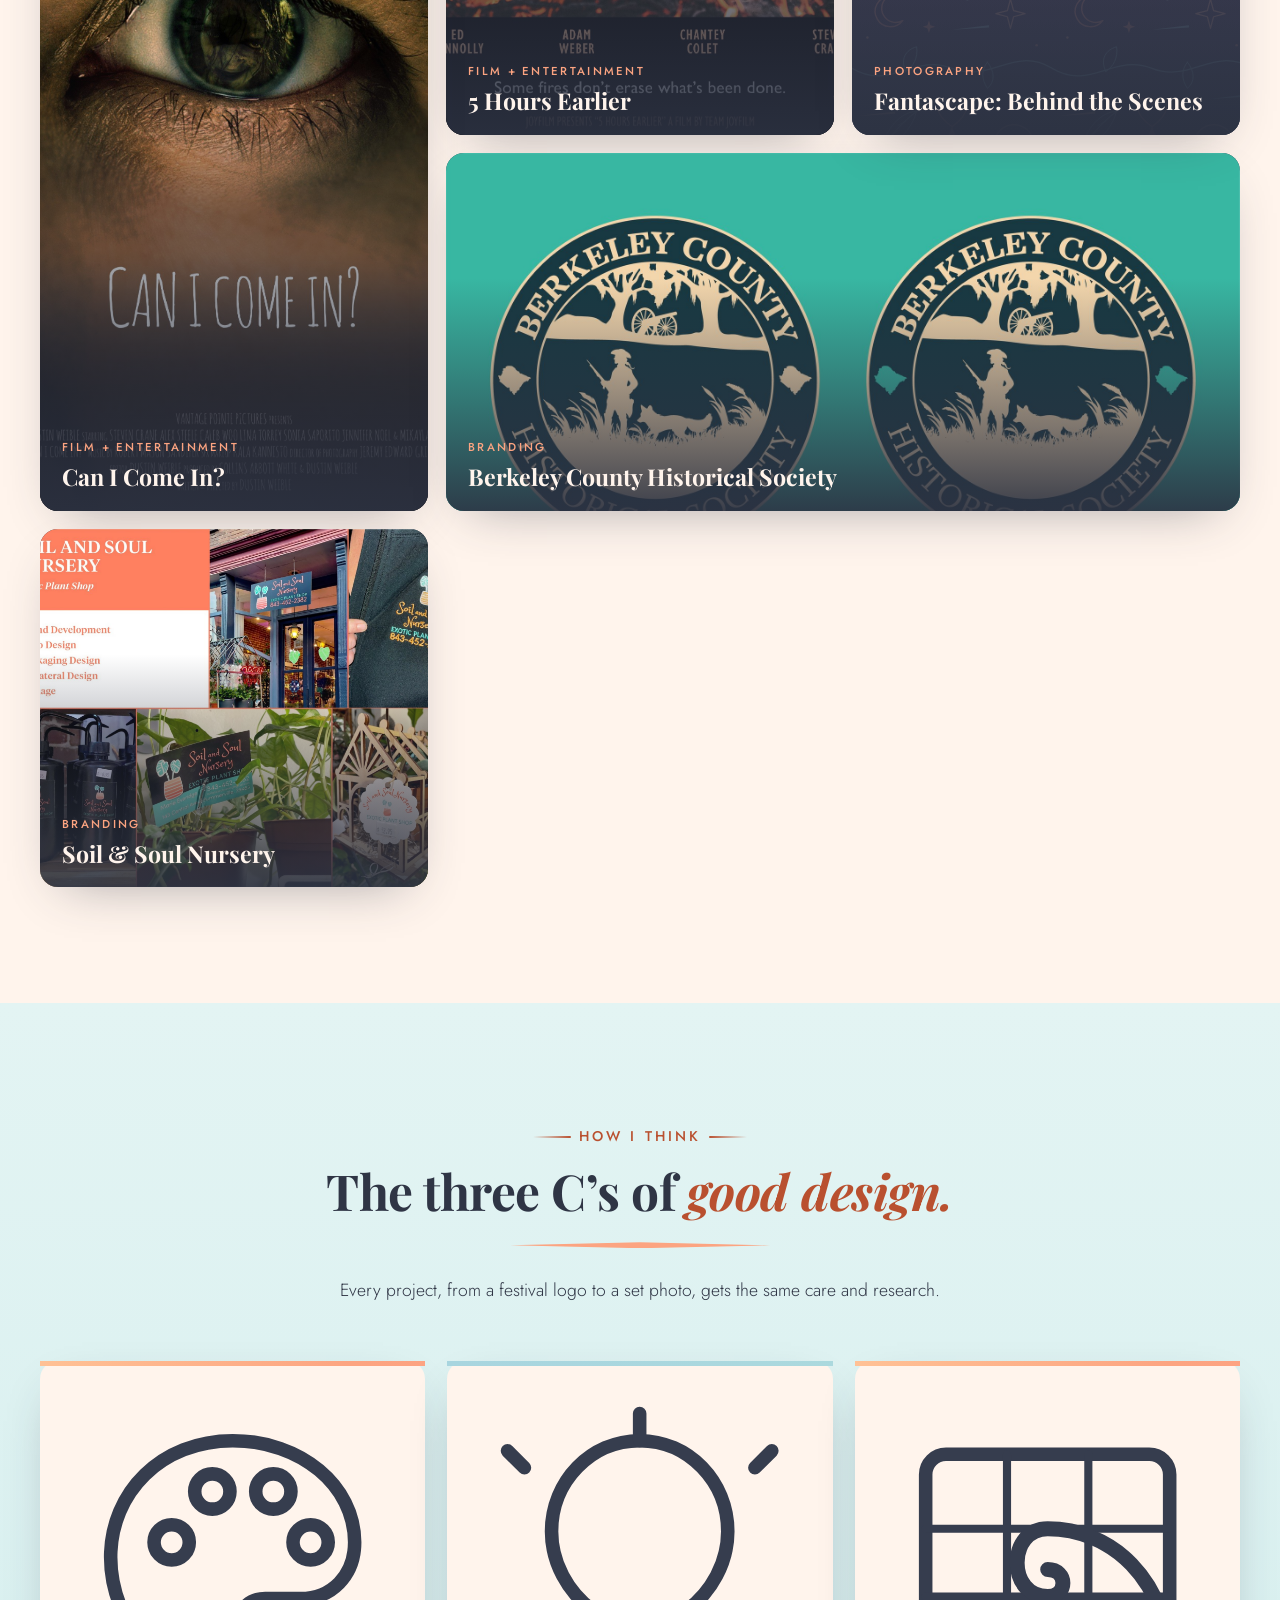
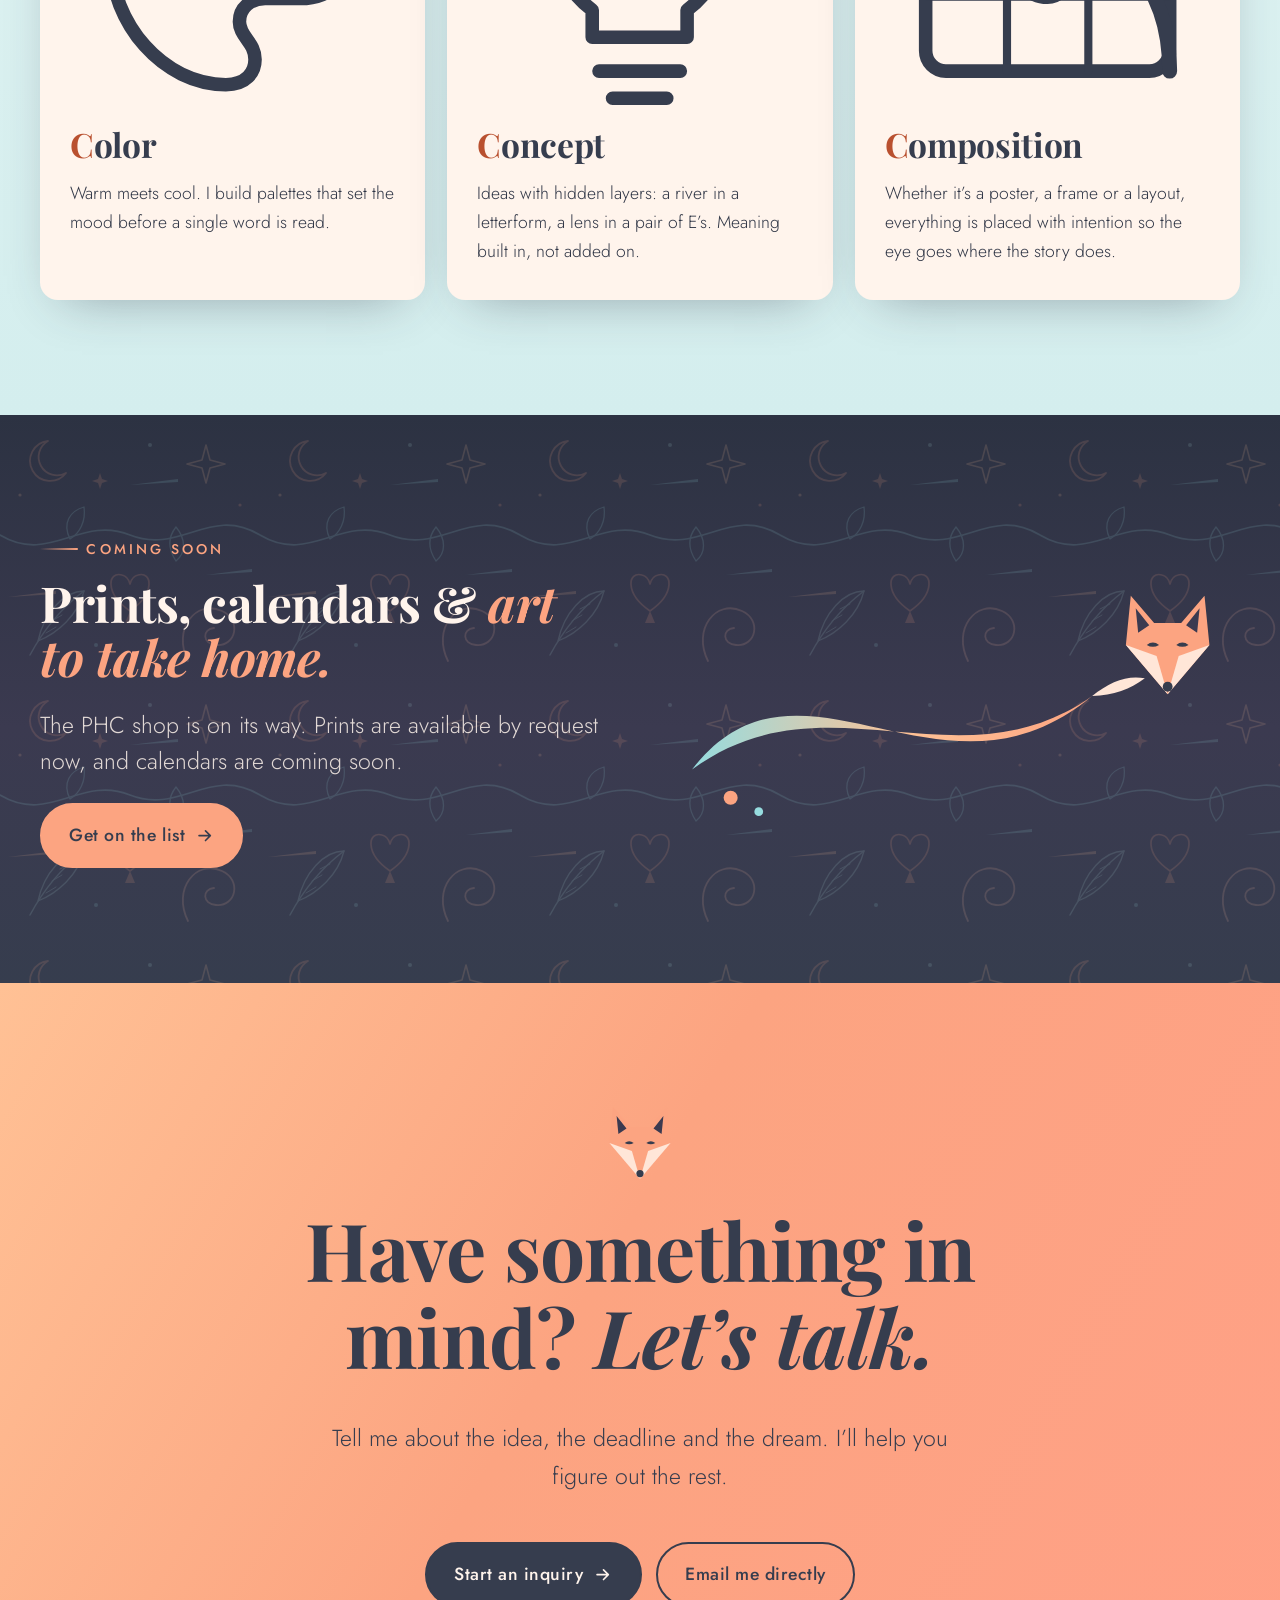
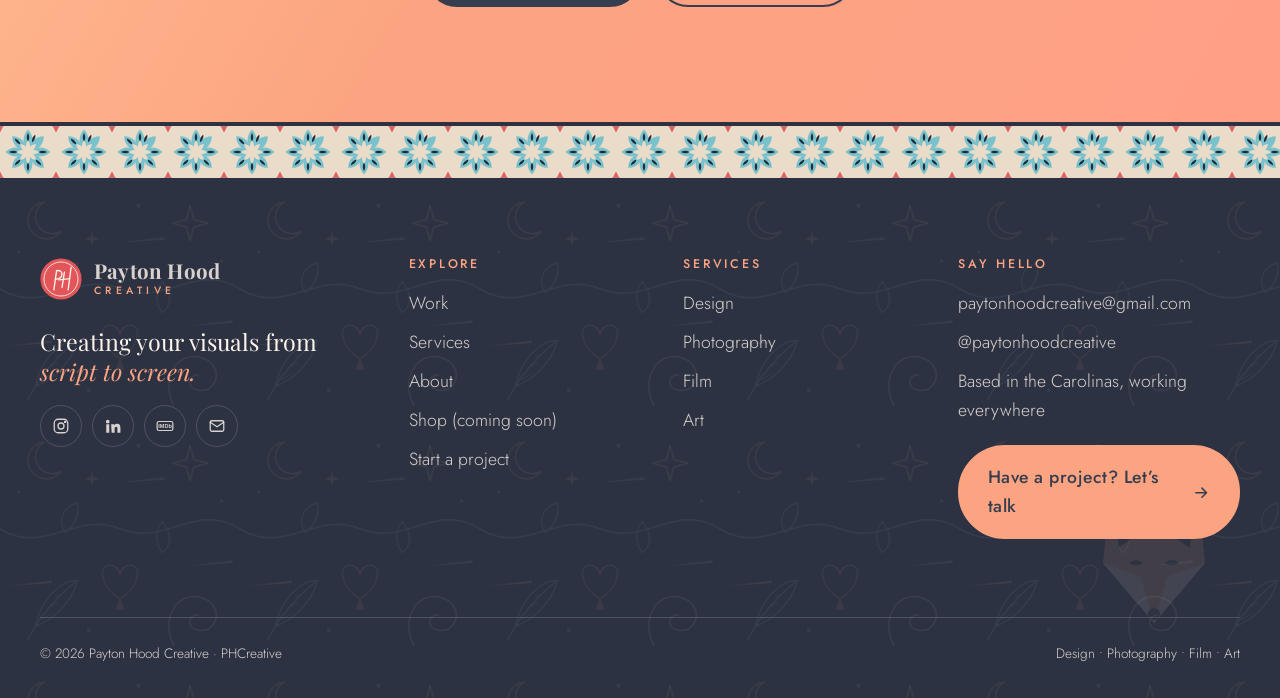
==== commit 8f914a36: "Add film posters, casting flyer and prop work to the portfolio Add Fantascape, 5 Hours Earlier and C" ====
--- a/phcreative-website/index.html
+++ b/phcreative-website/index.html
@@ -153,7 +153,7 @@
   <section class="section--navy" style="padding-block:10px" aria-label="Clients">
     <div class="marquee">
       <div class="marquee__track">
-        <span class="marquee__item">Reedy Reels Film Festival</span><span class="marquee__item">Berkeley County Historical Society</span><span class="marquee__item">Soil &amp; Soul Nursery</span><span class="marquee__item">Fantascape</span><span class="marquee__item">Coastal Creations</span><span class="marquee__item">The Gilded Pearl</span><span class="marquee__item">Little Miss Macarons</span><span class="marquee__item">Status Quo Cigars</span><span class="marquee__item">Carolina Life Real Estate &amp; Auctions</span><span class="marquee__item">King Wings Wit&rsquo; It</span><span class="marquee__item">Irma&rsquo;s Oriental</span><span class="marquee__item">Reedy Reels Film Festival</span><span class="marquee__item">Berkeley County Historical Society</span><span class="marquee__item">Soil &amp; Soul Nursery</span><span class="marquee__item">Fantascape</span><span class="marquee__item">Coastal Creations</span><span class="marquee__item">The Gilded Pearl</span><span class="marquee__item">Little Miss Macarons</span><span class="marquee__item">Status Quo Cigars</span><span class="marquee__item">Carolina Life Real Estate &amp; Auctions</span><span class="marquee__item">King Wings Wit&rsquo; It</span><span class="marquee__item">Irma&rsquo;s Oriental</span>
+        <span class="marquee__item">Reedy Reels Film Festival</span><span class="marquee__item">48 Hour Film Project</span><span class="marquee__item">Vantage Pointe Pictures</span><span class="marquee__item">Team JoyFilm</span><span class="marquee__item">Berkeley County Historical Society</span><span class="marquee__item">Soil &amp; Soul Nursery</span><span class="marquee__item">Fantascape</span><span class="marquee__item">Knuckle</span><span class="marquee__item">Coastal Creations</span><span class="marquee__item">The Gilded Pearl</span><span class="marquee__item">Little Miss Macarons</span><span class="marquee__item">Status Quo Cigars</span><span class="marquee__item">Carolina Life Real Estate &amp; Auctions</span><span class="marquee__item">King Wings Wit&rsquo; It</span><span class="marquee__item">Irma&rsquo;s Oriental</span><span class="marquee__item">Reedy Reels Film Festival</span><span class="marquee__item">48 Hour Film Project</span><span class="marquee__item">Vantage Pointe Pictures</span><span class="marquee__item">Team JoyFilm</span><span class="marquee__item">Berkeley County Historical Society</span><span class="marquee__item">Soil &amp; Soul Nursery</span><span class="marquee__item">Fantascape</span><span class="marquee__item">Knuckle</span><span class="marquee__item">Coastal Creations</span><span class="marquee__item">The Gilded Pearl</span><span class="marquee__item">Little Miss Macarons</span><span class="marquee__item">Status Quo Cigars</span><span class="marquee__item">Carolina Life Real Estate &amp; Auctions</span><span class="marquee__item">King Wings Wit&rsquo; It</span><span class="marquee__item">Irma&rsquo;s Oriental</span>
       </div>
     </div>
   </section>
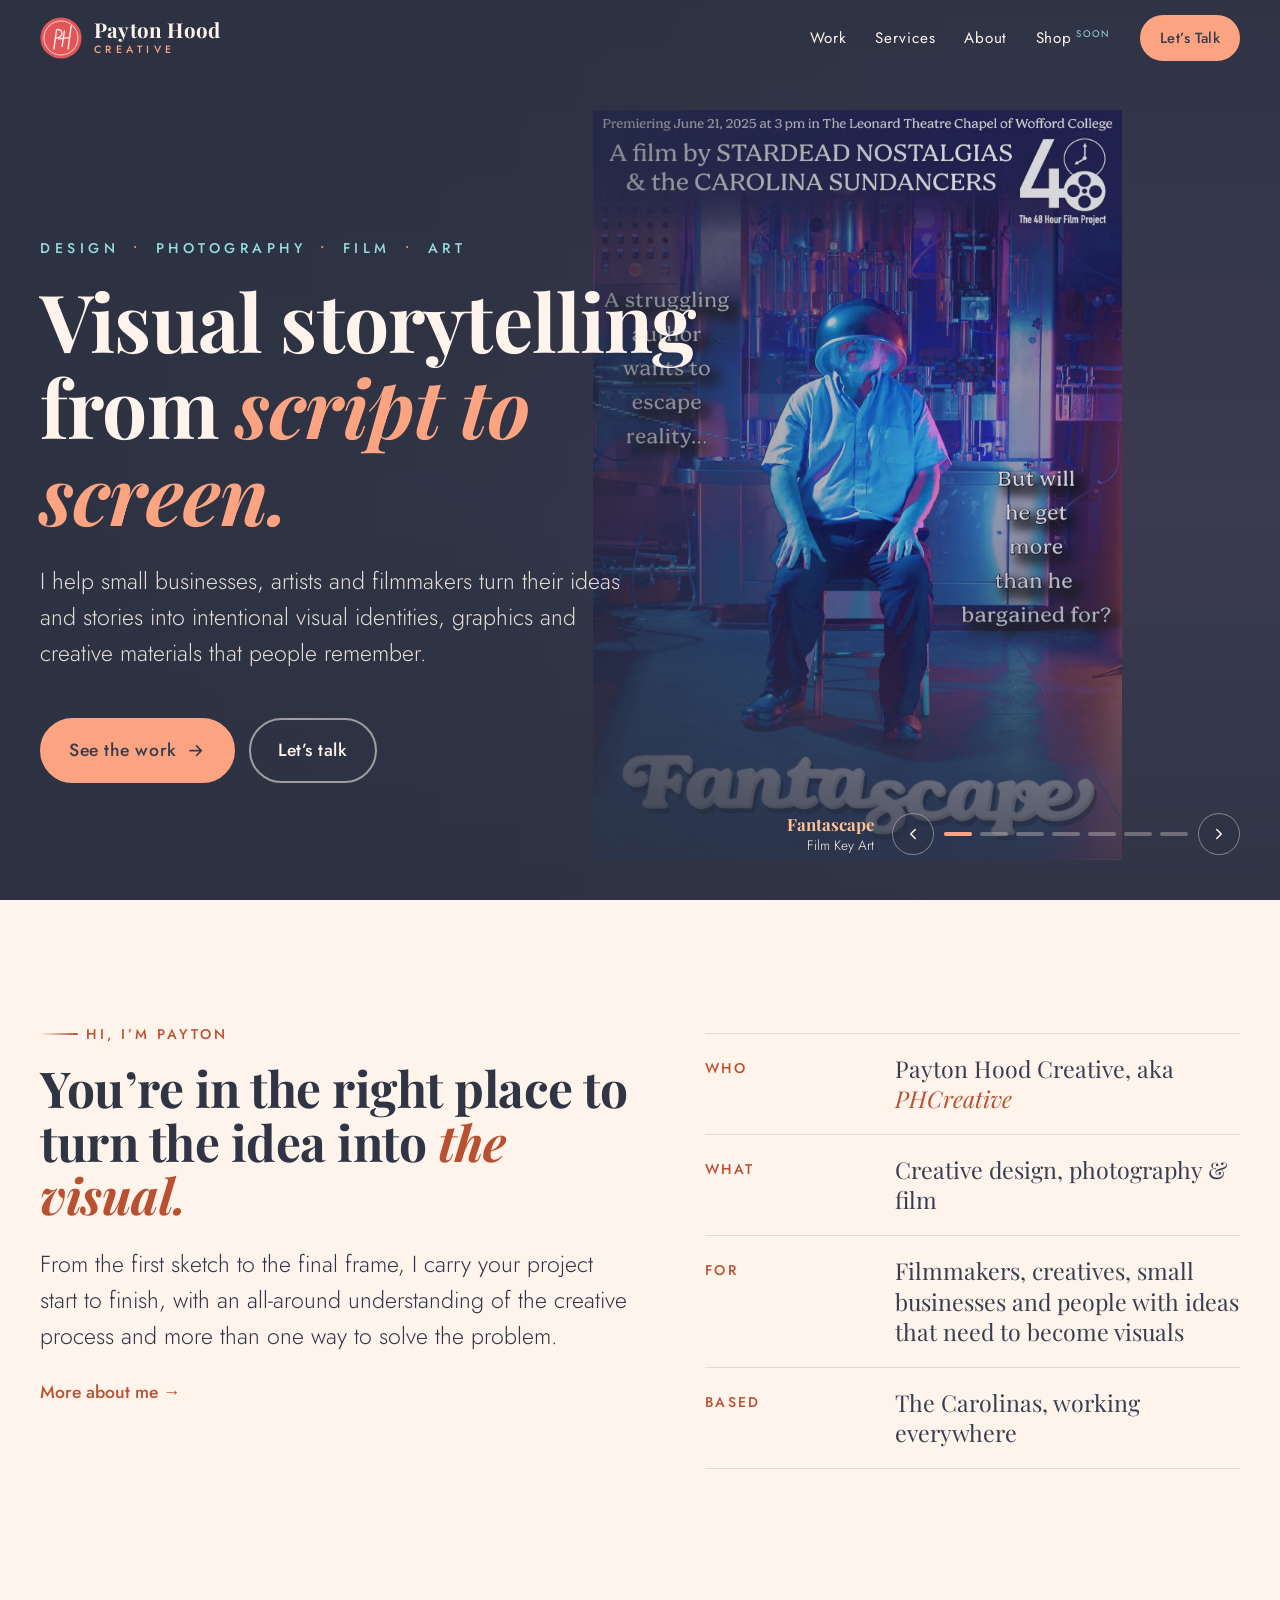
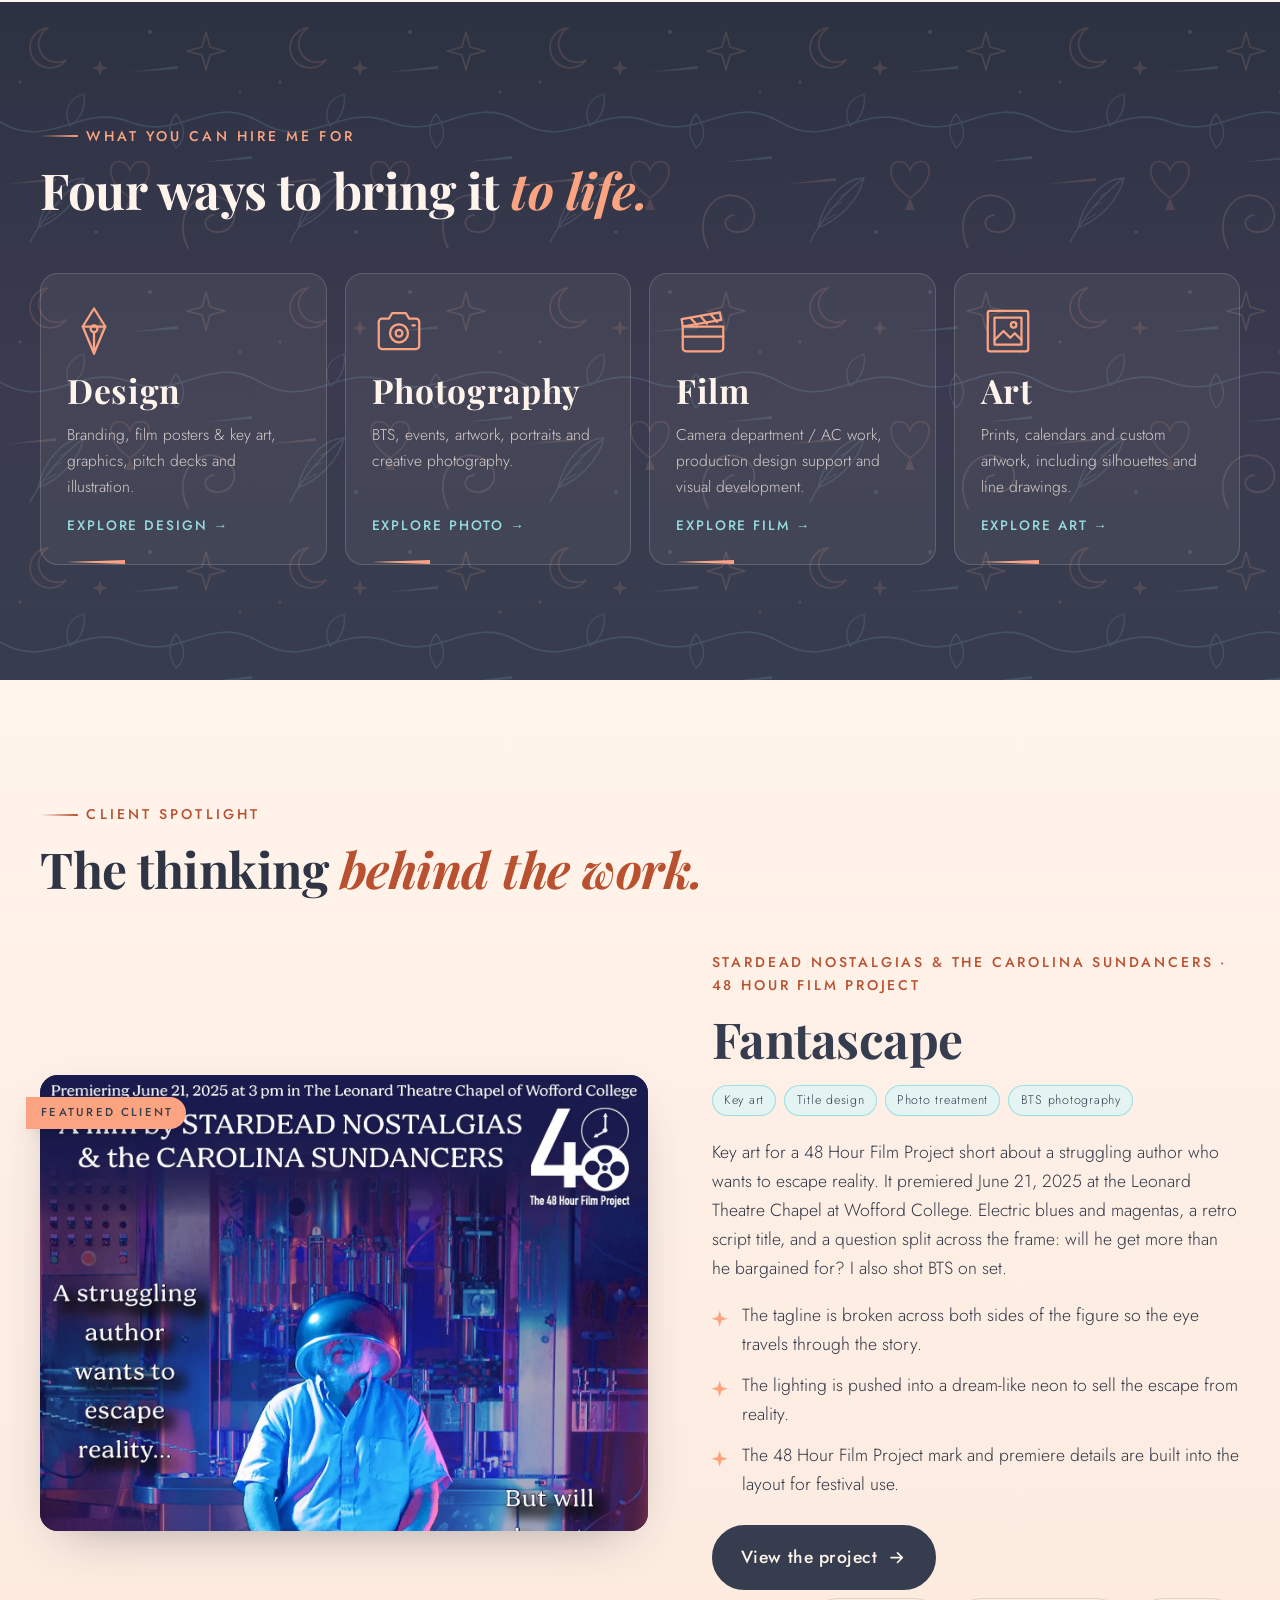
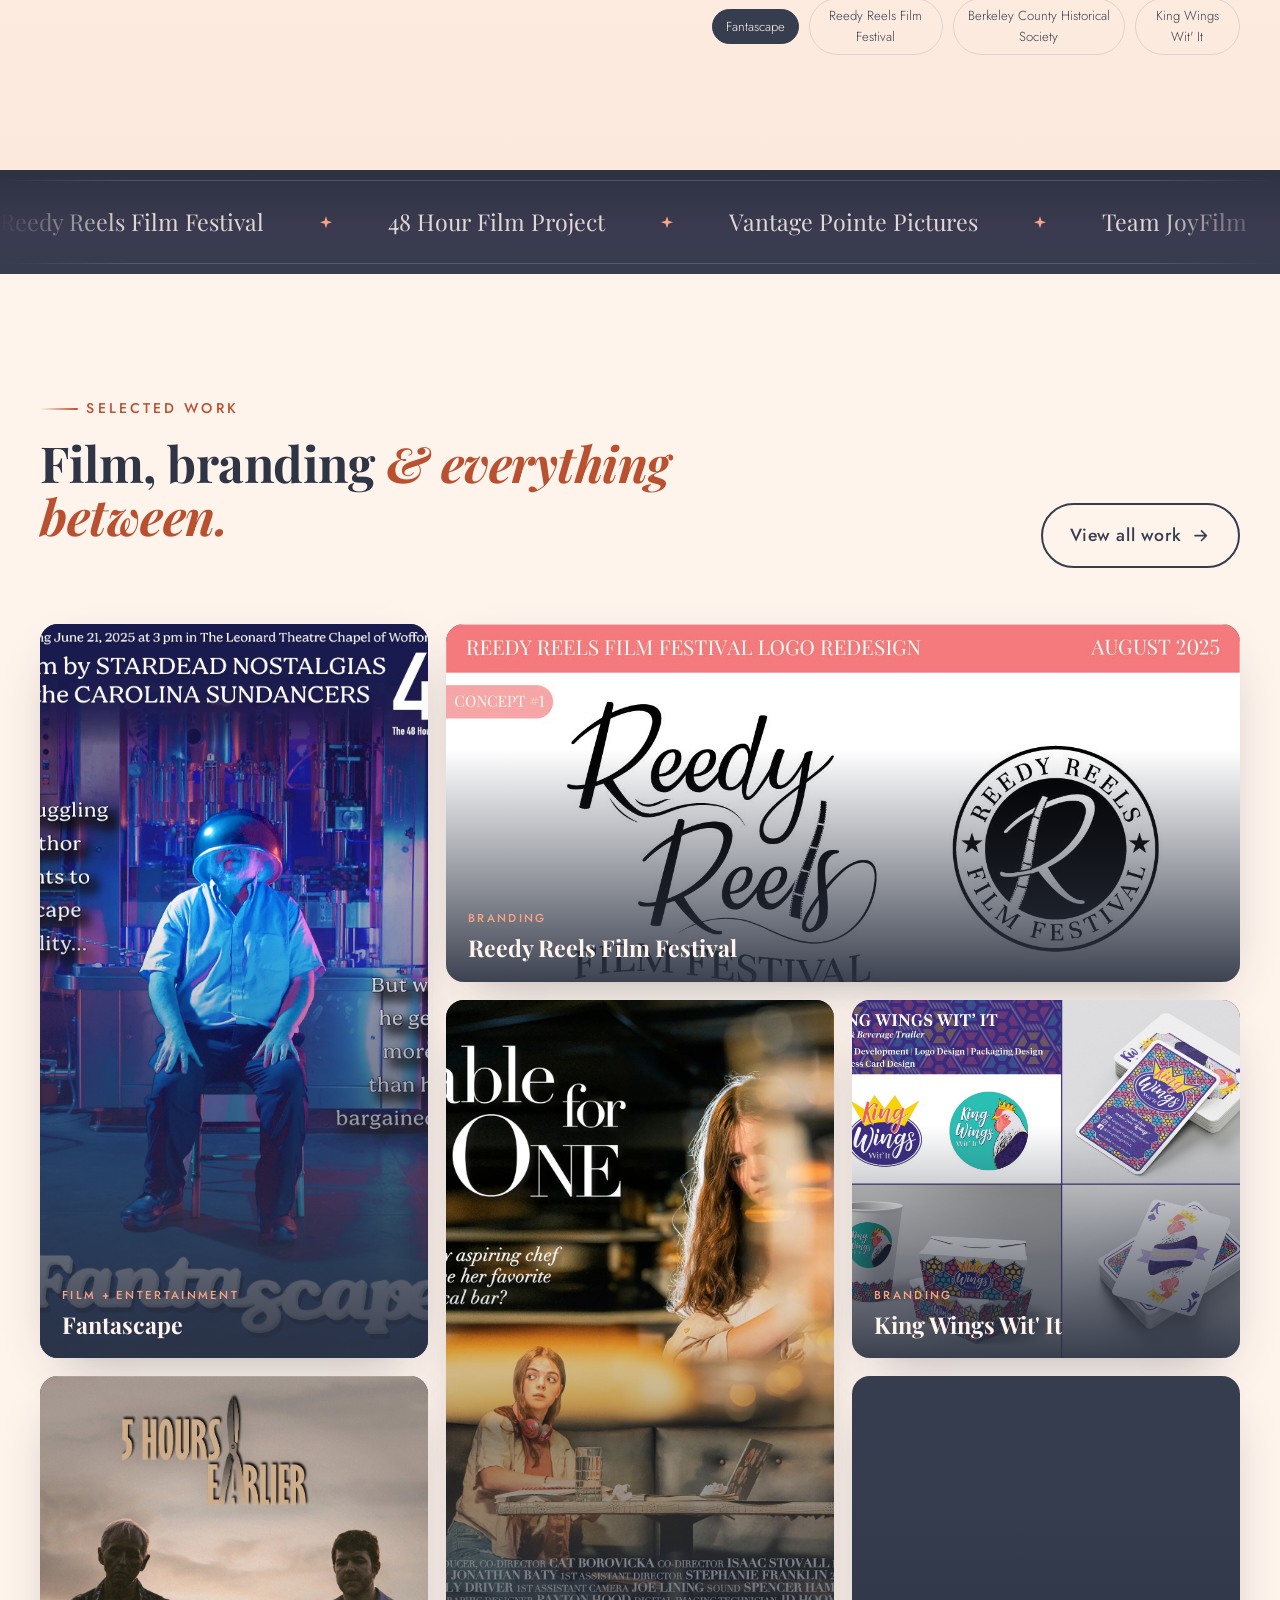
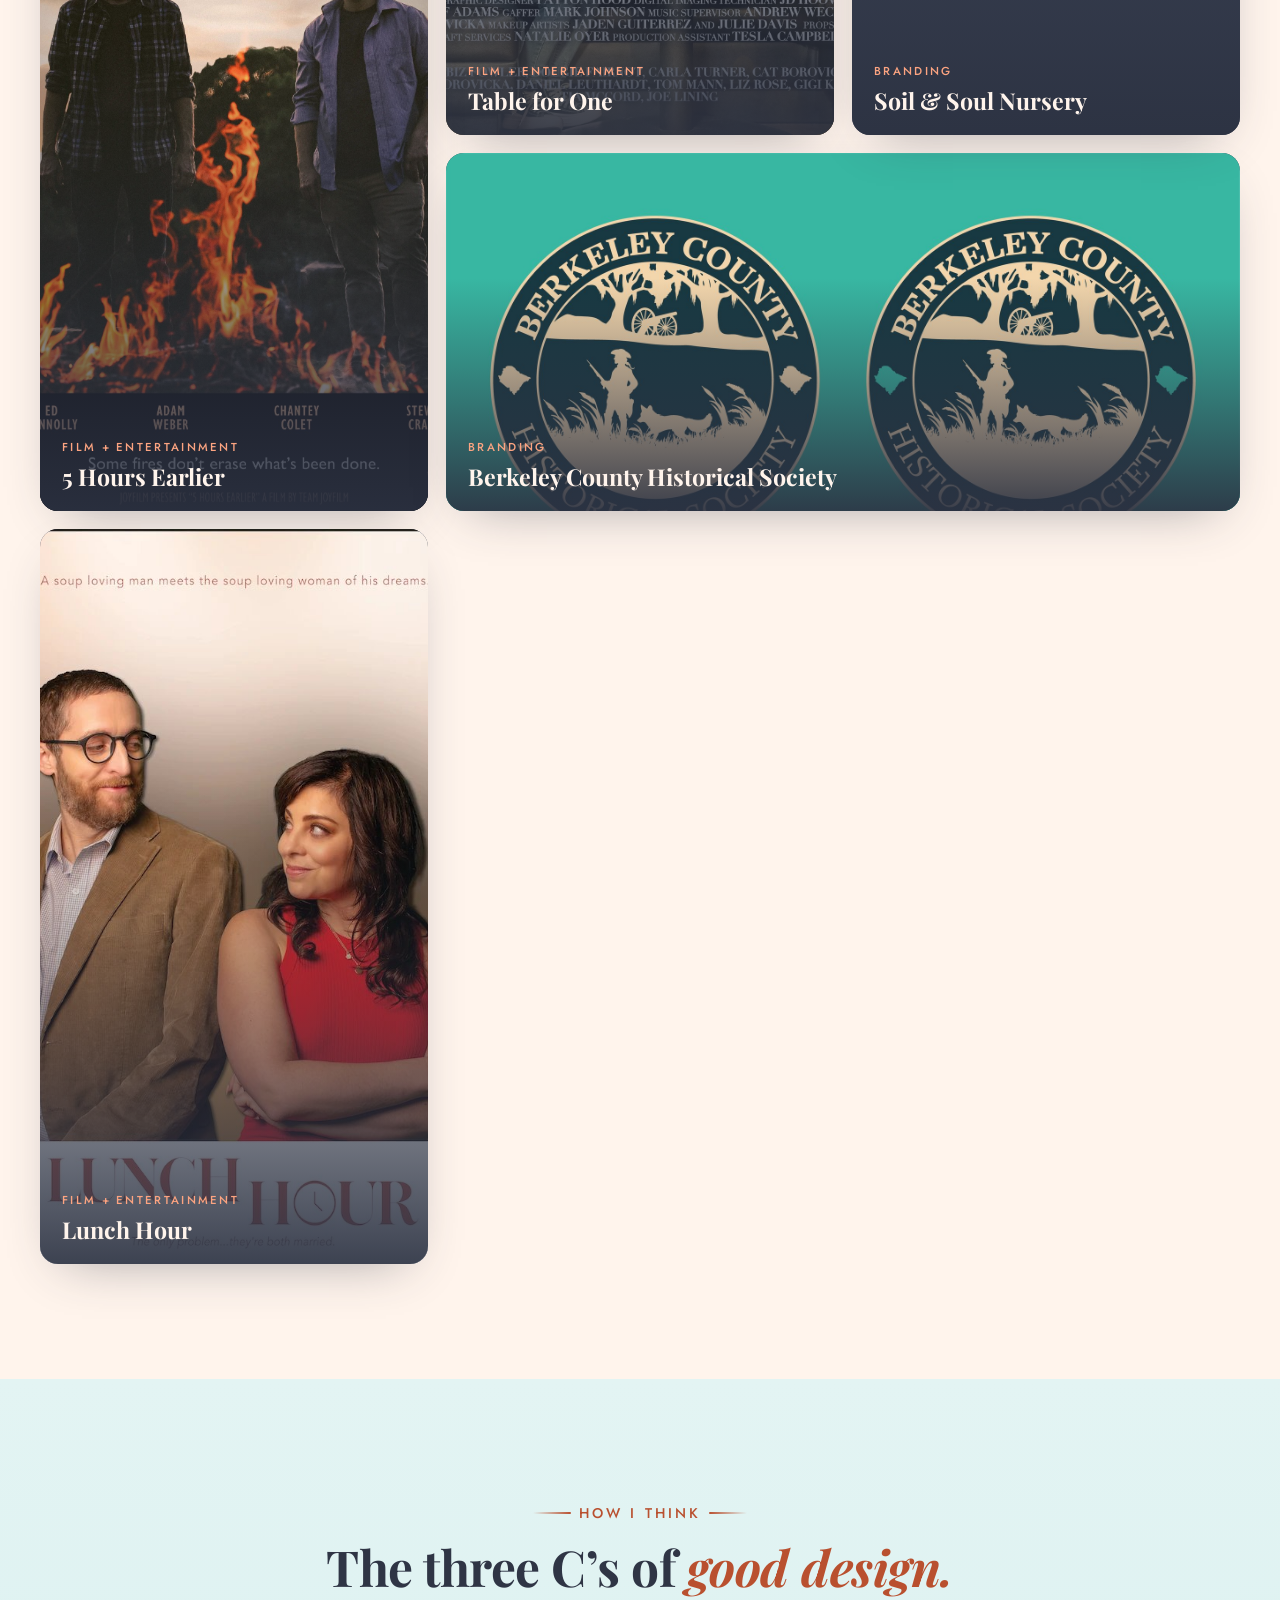
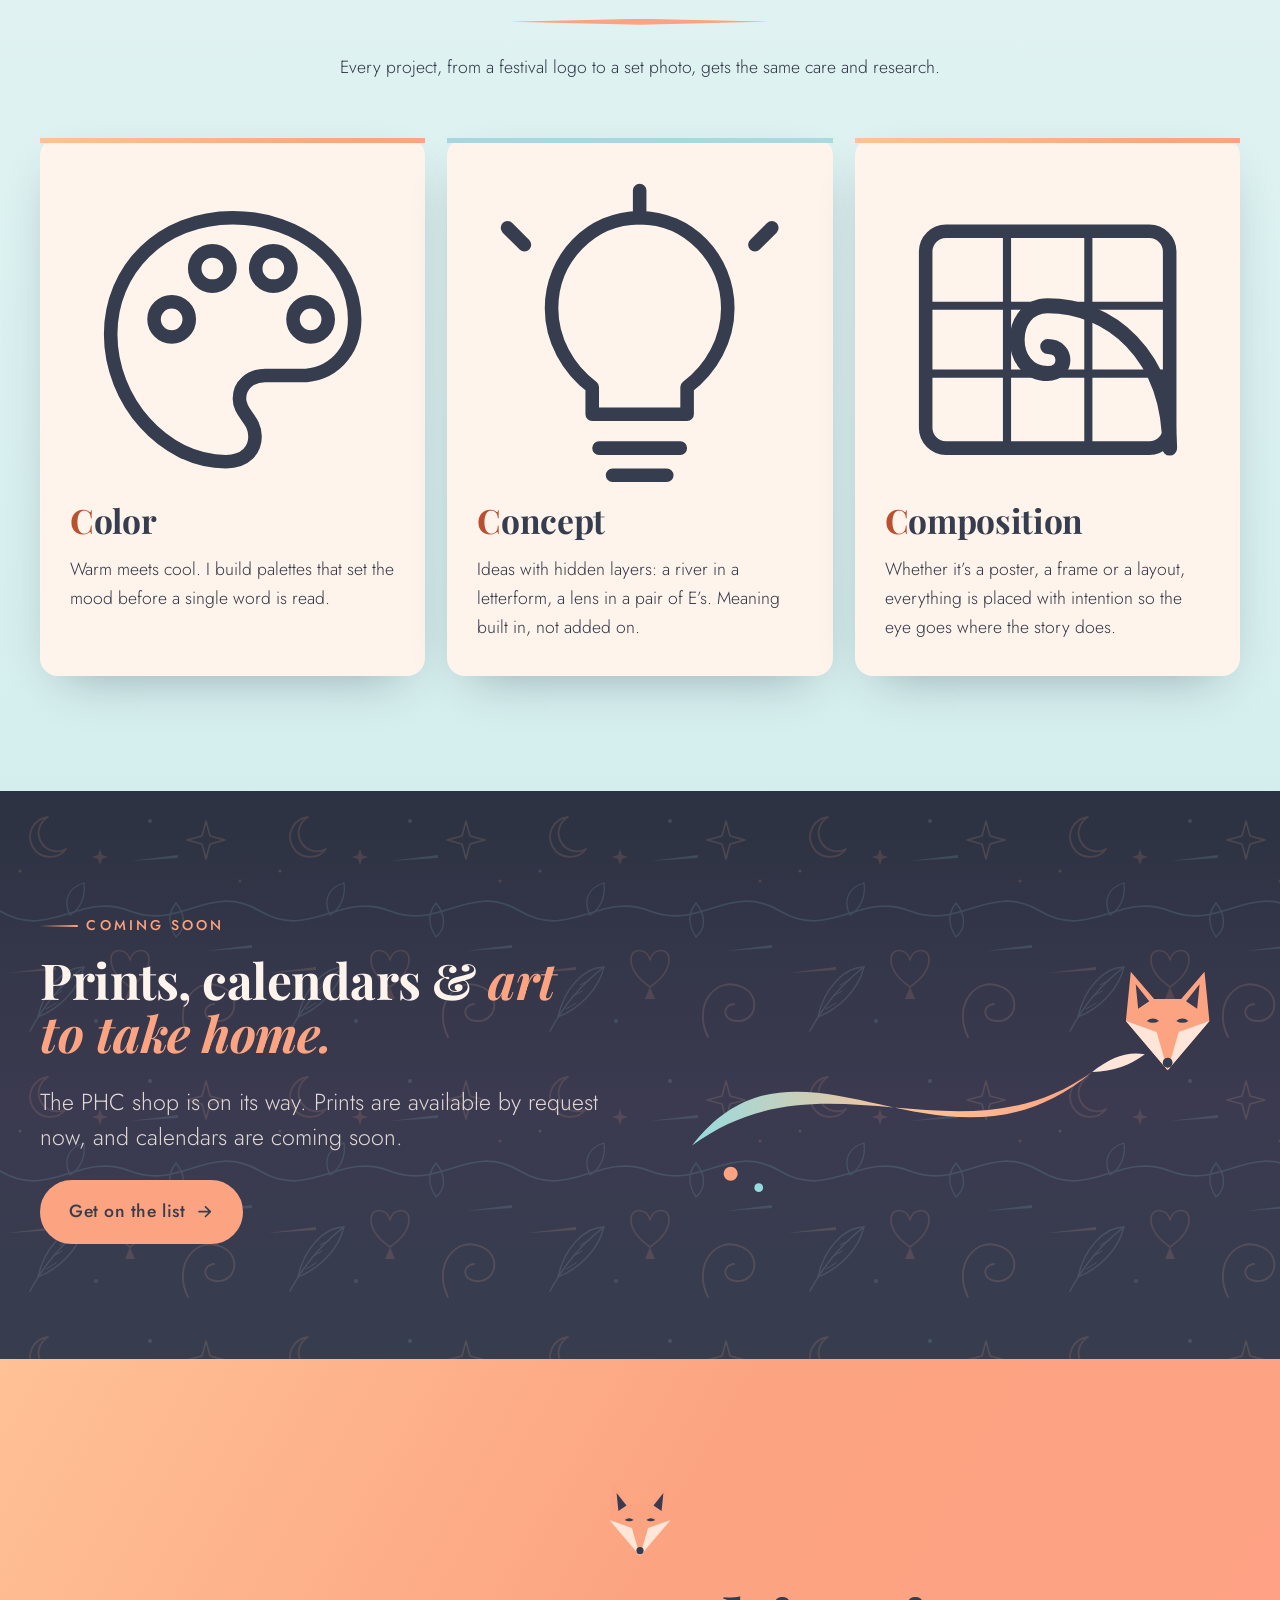
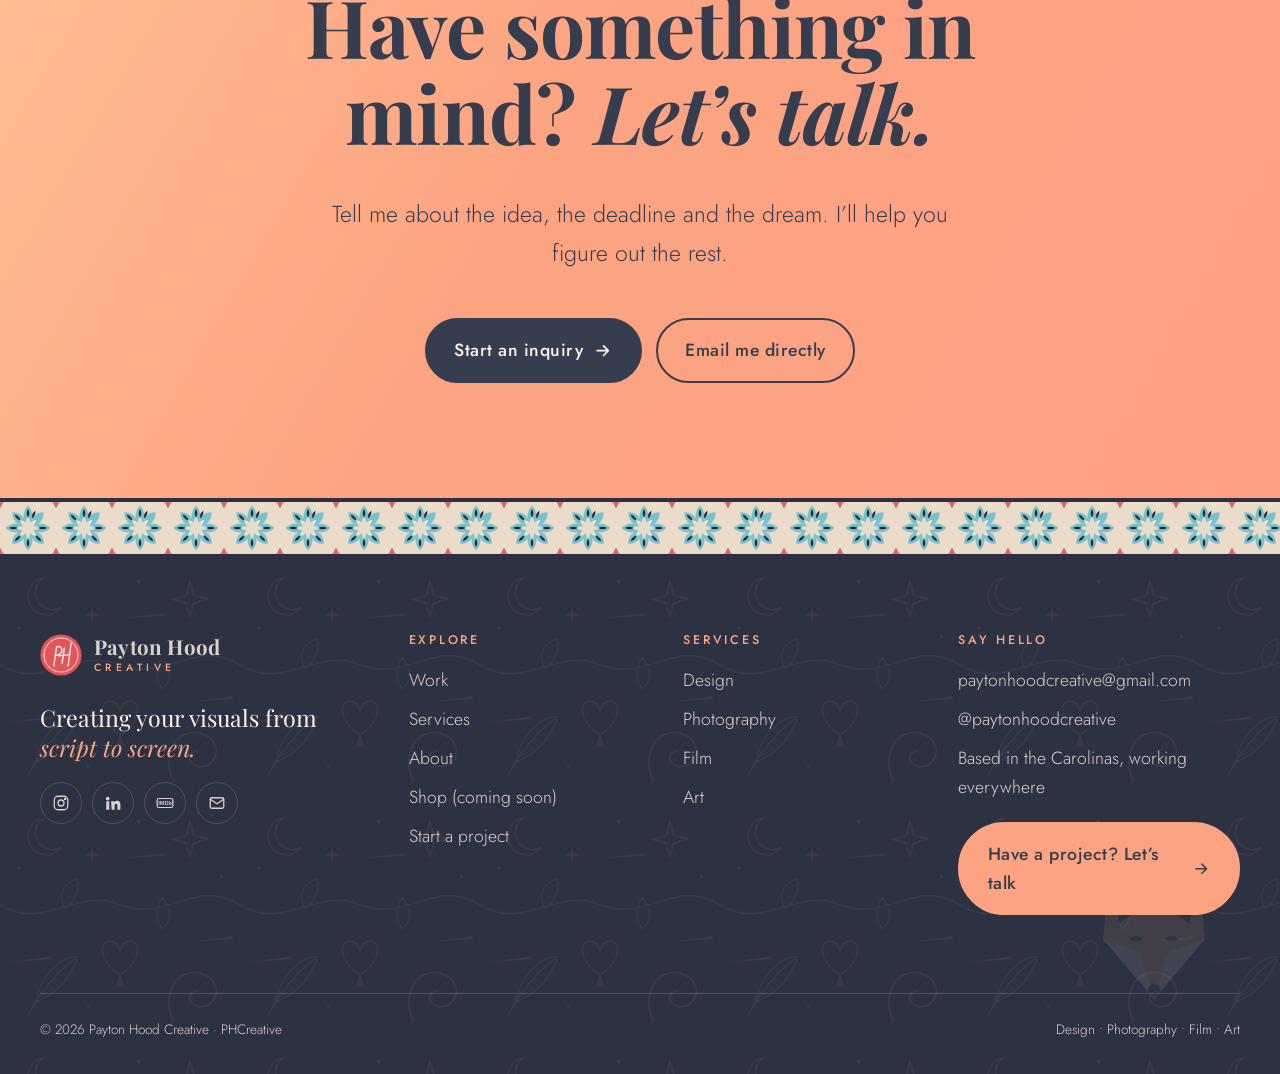
==== commit 46e7085a: "Add Table for One, Lunch Hour, Remnants of Ash and a film credits block Add three more film pieces, " ====
--- a/phcreative-website/index.html
+++ b/phcreative-website/index.html
@@ -18,7 +18,7 @@
 <link rel="preconnect" href="https://fonts.googleapis.com">
 <link rel="preconnect" href="https://fonts.gstatic.com" crossorigin>
 <link rel="preconnect" href="https://drive.google.com">
-<link href="https://fonts.googleapis.com/css2?family=Jost:wght@300;400;500&family=Playfair+Display:ital,wght@0,400;0,700;0,900;1,400;1,700&display=swap" rel="stylesheet">
+<link href="https://fonts.googleapis.com/css2?family=Jost:wght@300;400;500&family=Oswald:wght@300;500&family=Playfair+Display:ital,wght@0,400;0,700;0,900;1,400;1,700&display=swap" rel="stylesheet">
 <link rel="stylesheet" href="assets/css/styles.css">
 <script type="application/ld+json">{"@context": "https://schema.org", "@type": "ProfessionalService", "name": "Payton Hood Creative", "alternateName": "PHCreative", "url": "https://www.paytonhood.com/", "email": "paytonhoodcreative@gmail.com", "image": "https://www.paytonhood.com/assets/img/og-image.png", "description": "Design, photography and film services for filmmakers, creatives and small businesses: visual storytelling from script to screen.", "areaServed": "North Carolina, South Carolina, United States", "founder": {"@type": "Person", "name": "Payton Hood", "sameAs": ["https://www.instagram.com/paytonhoodcreative/", "https://www.linkedin.com/in/payton-hood-549213175", "https://www.imdb.com/name/nm16310495/"]}, "sameAs": ["https://www.instagram.com/paytonhoodcreative/", "https://www.linkedin.com/in/payton-hood-549213175", "https://www.imdb.com/name/nm16310495/"]}</script>
 </head>
--- a/phcreative-website/assets/css/styles.css
+++ b/phcreative-website/assets/css/styles.css
@@ -729,3 +729,15 @@
   border-top: 4px solid var(--navy-deep);
 }
 @media (max-width: 600px) { .tile-band { height: 40px; background-size: 40px auto; } }
+
+/* Film credits set like a poster billing block */
+.billing {
+  max-width: 980px; margin: 0 auto; text-align: center; text-wrap: balance;
+  font-family: "Oswald", "Arial Narrow", "Helvetica Neue", sans-serif; text-transform: uppercase;
+  line-height: 1.5; letter-spacing: .02em;
+}
+.billing__role { font-weight: 300; font-size: clamp(.8rem, .7rem + .4vw, 1.05rem); opacity: .75; }
+.billing__name { font-weight: 500; font-size: clamp(1.25rem, 1rem + 1.2vw, 2.1rem); margin-right: .35em; }
+.section--navy .billing__name { color: var(--peach-fuzz); }
+.on-light .billing__name { color: var(--navy); }
+.billing__credit { display: inline-block; margin: 0 .5em; }
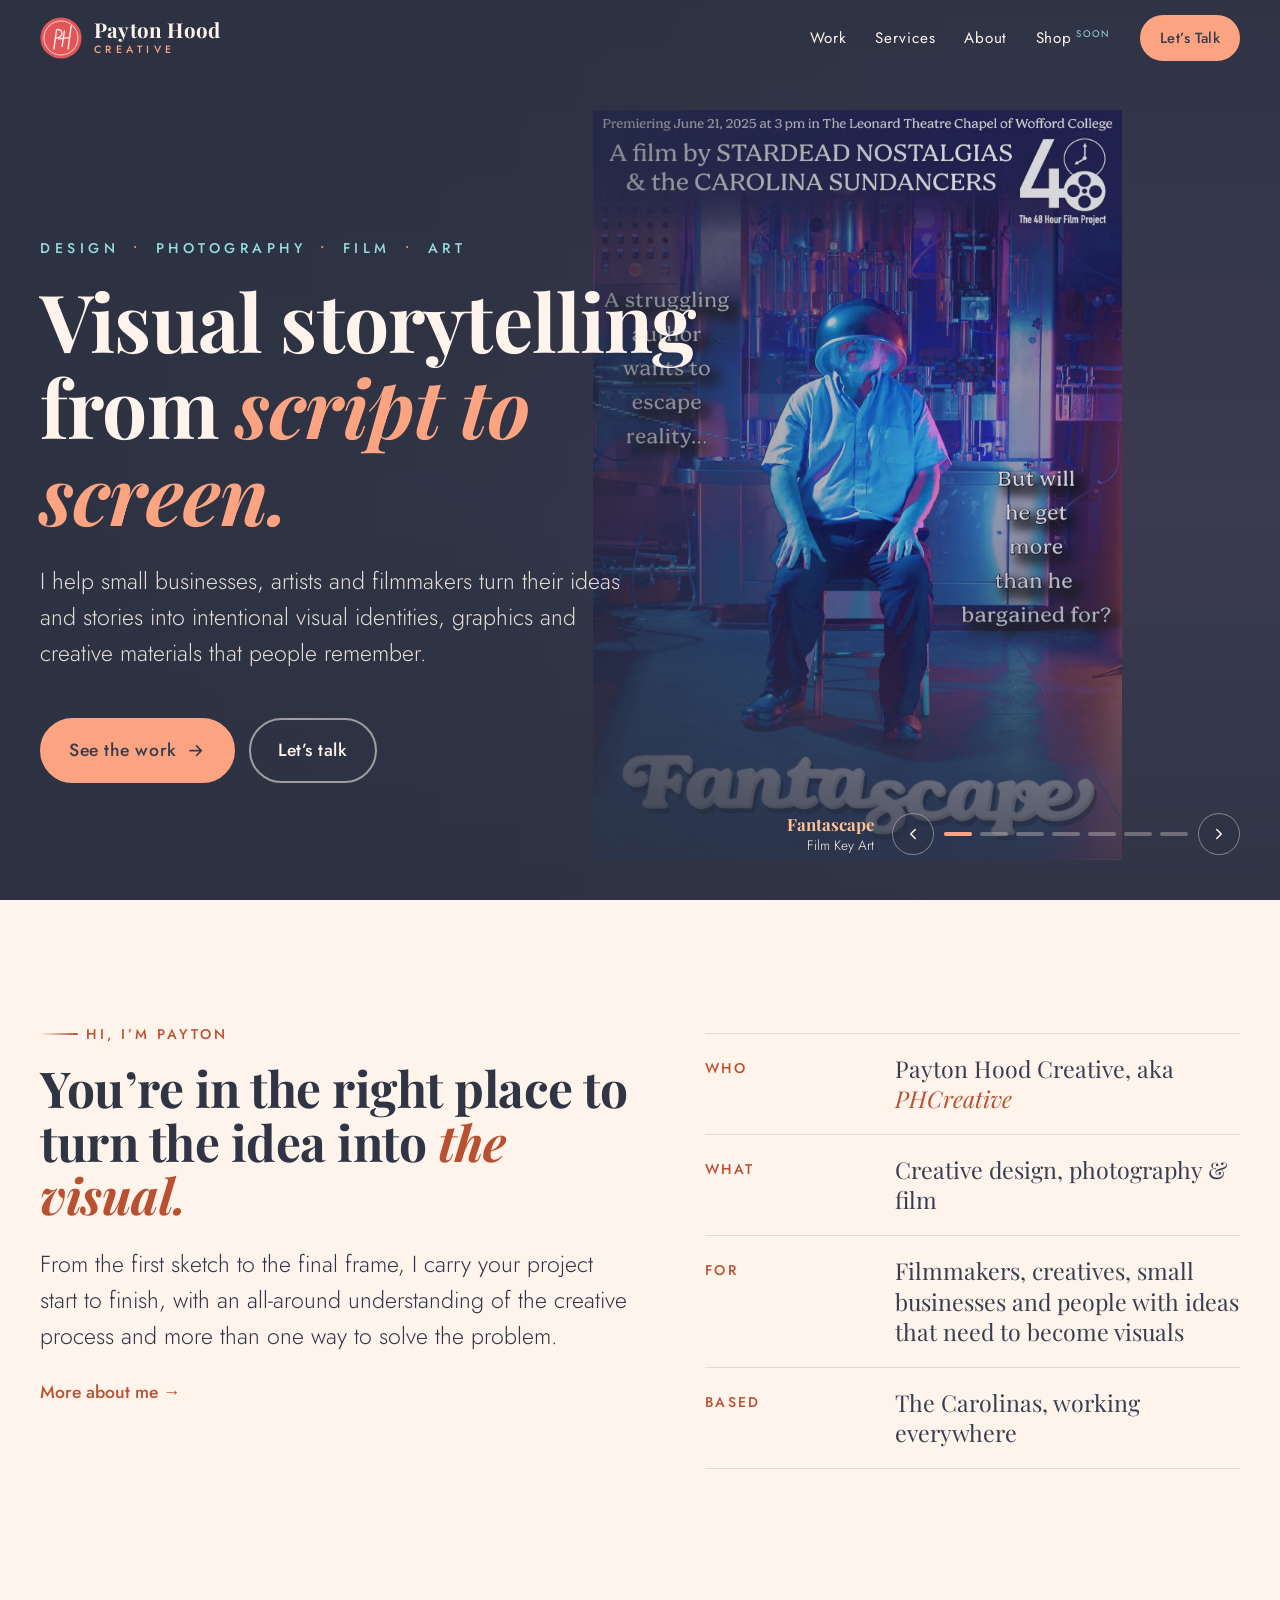
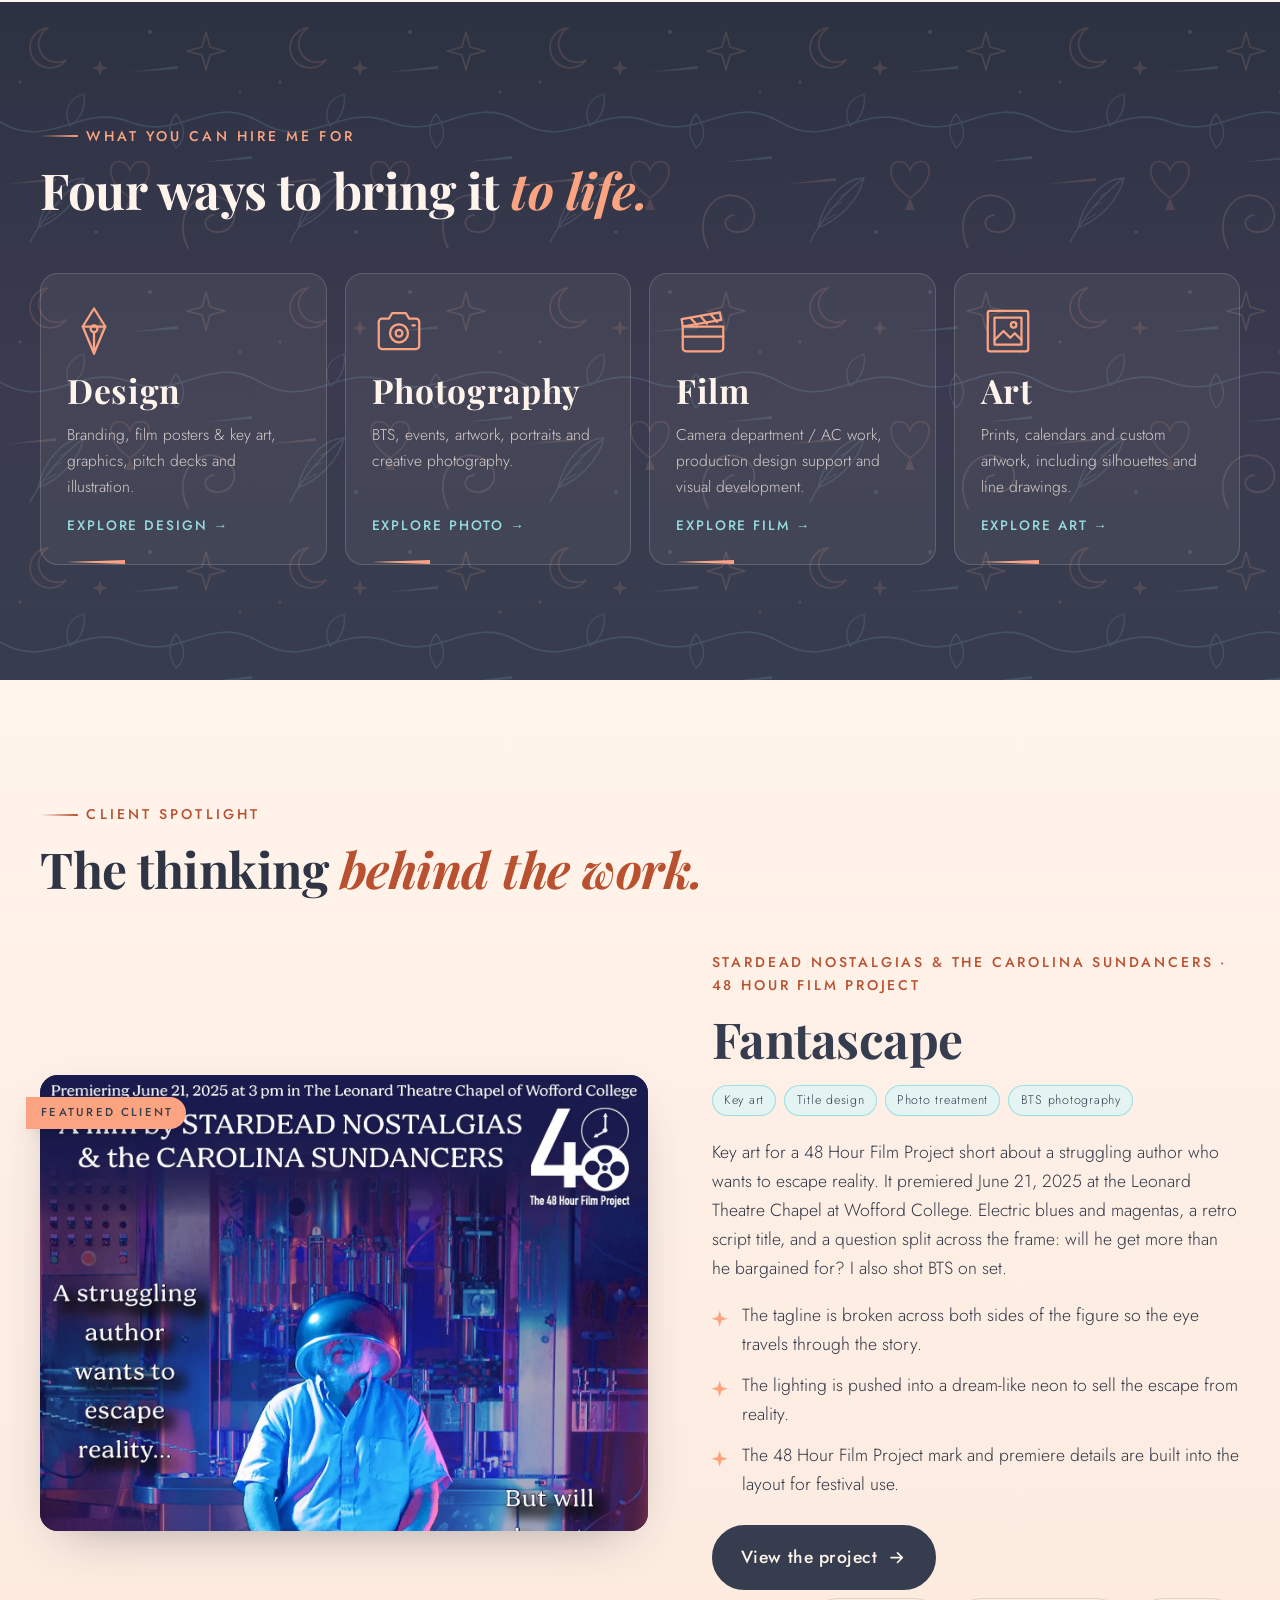
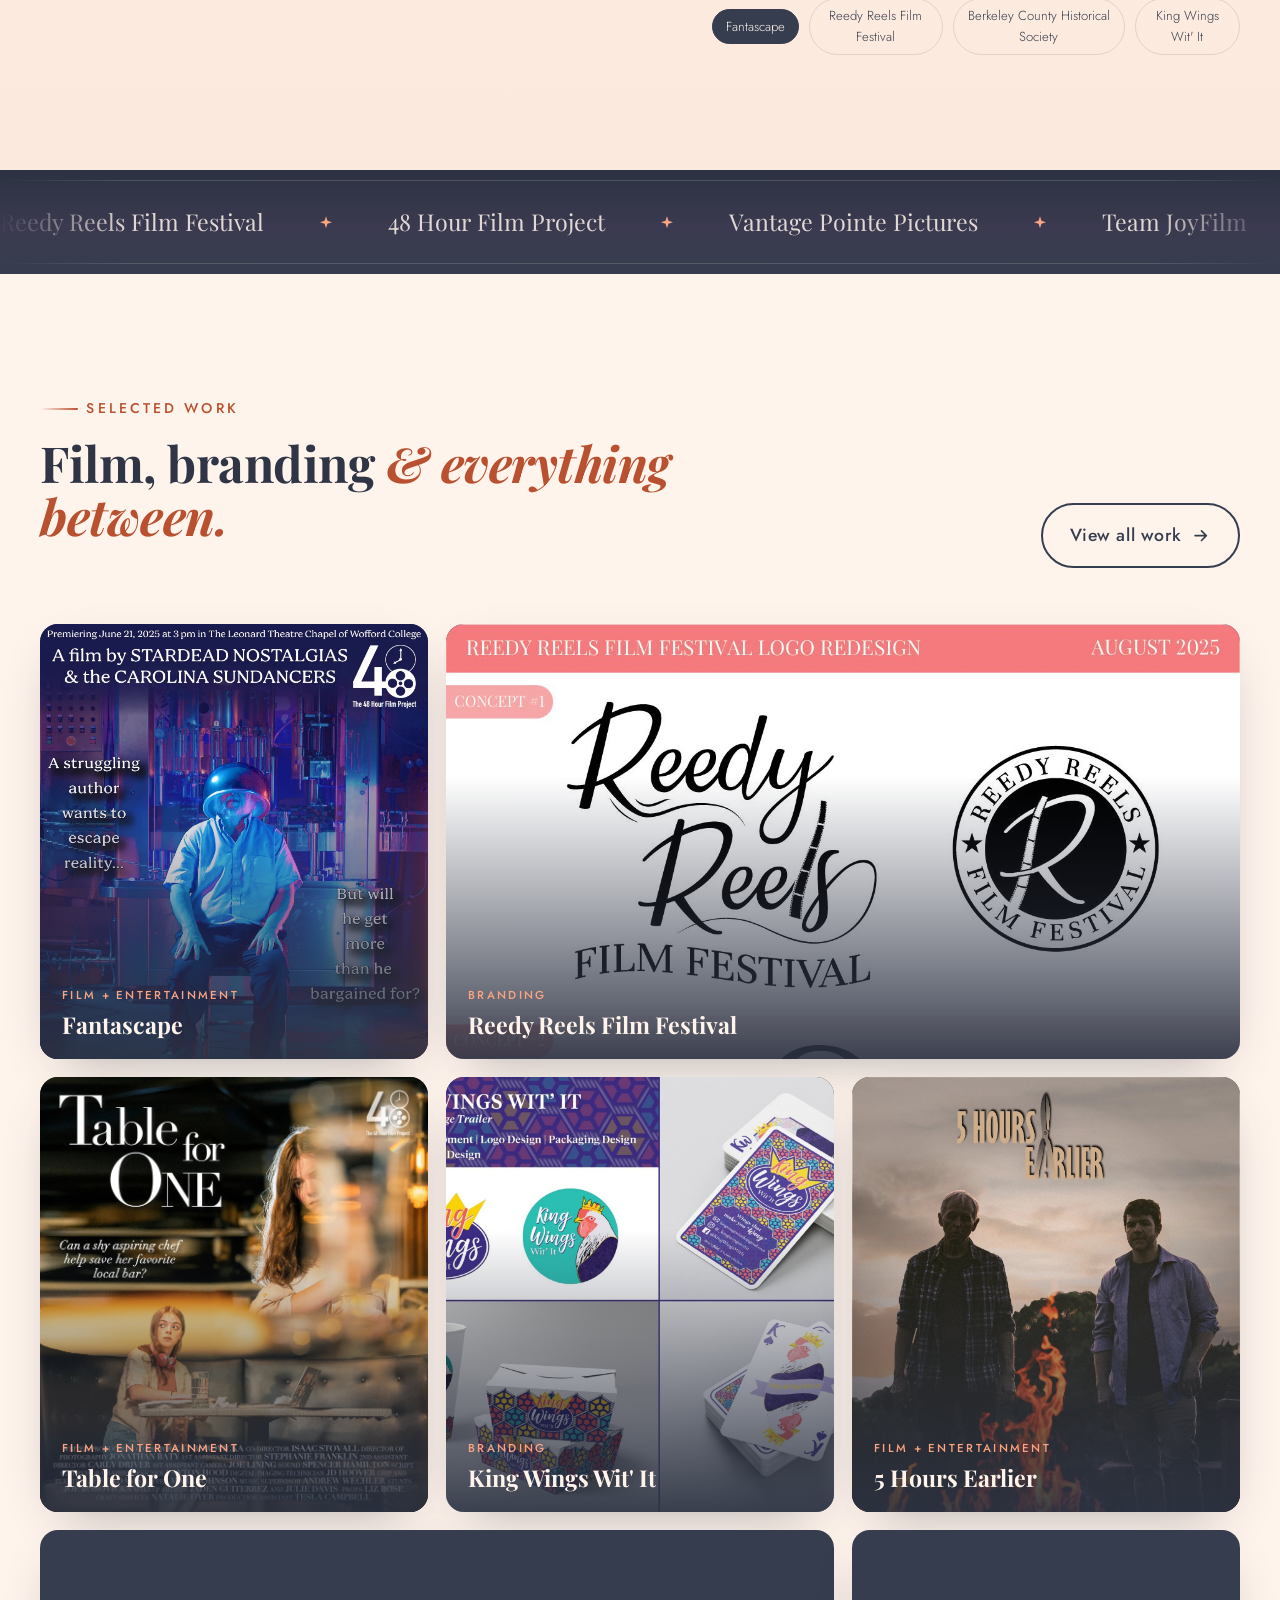
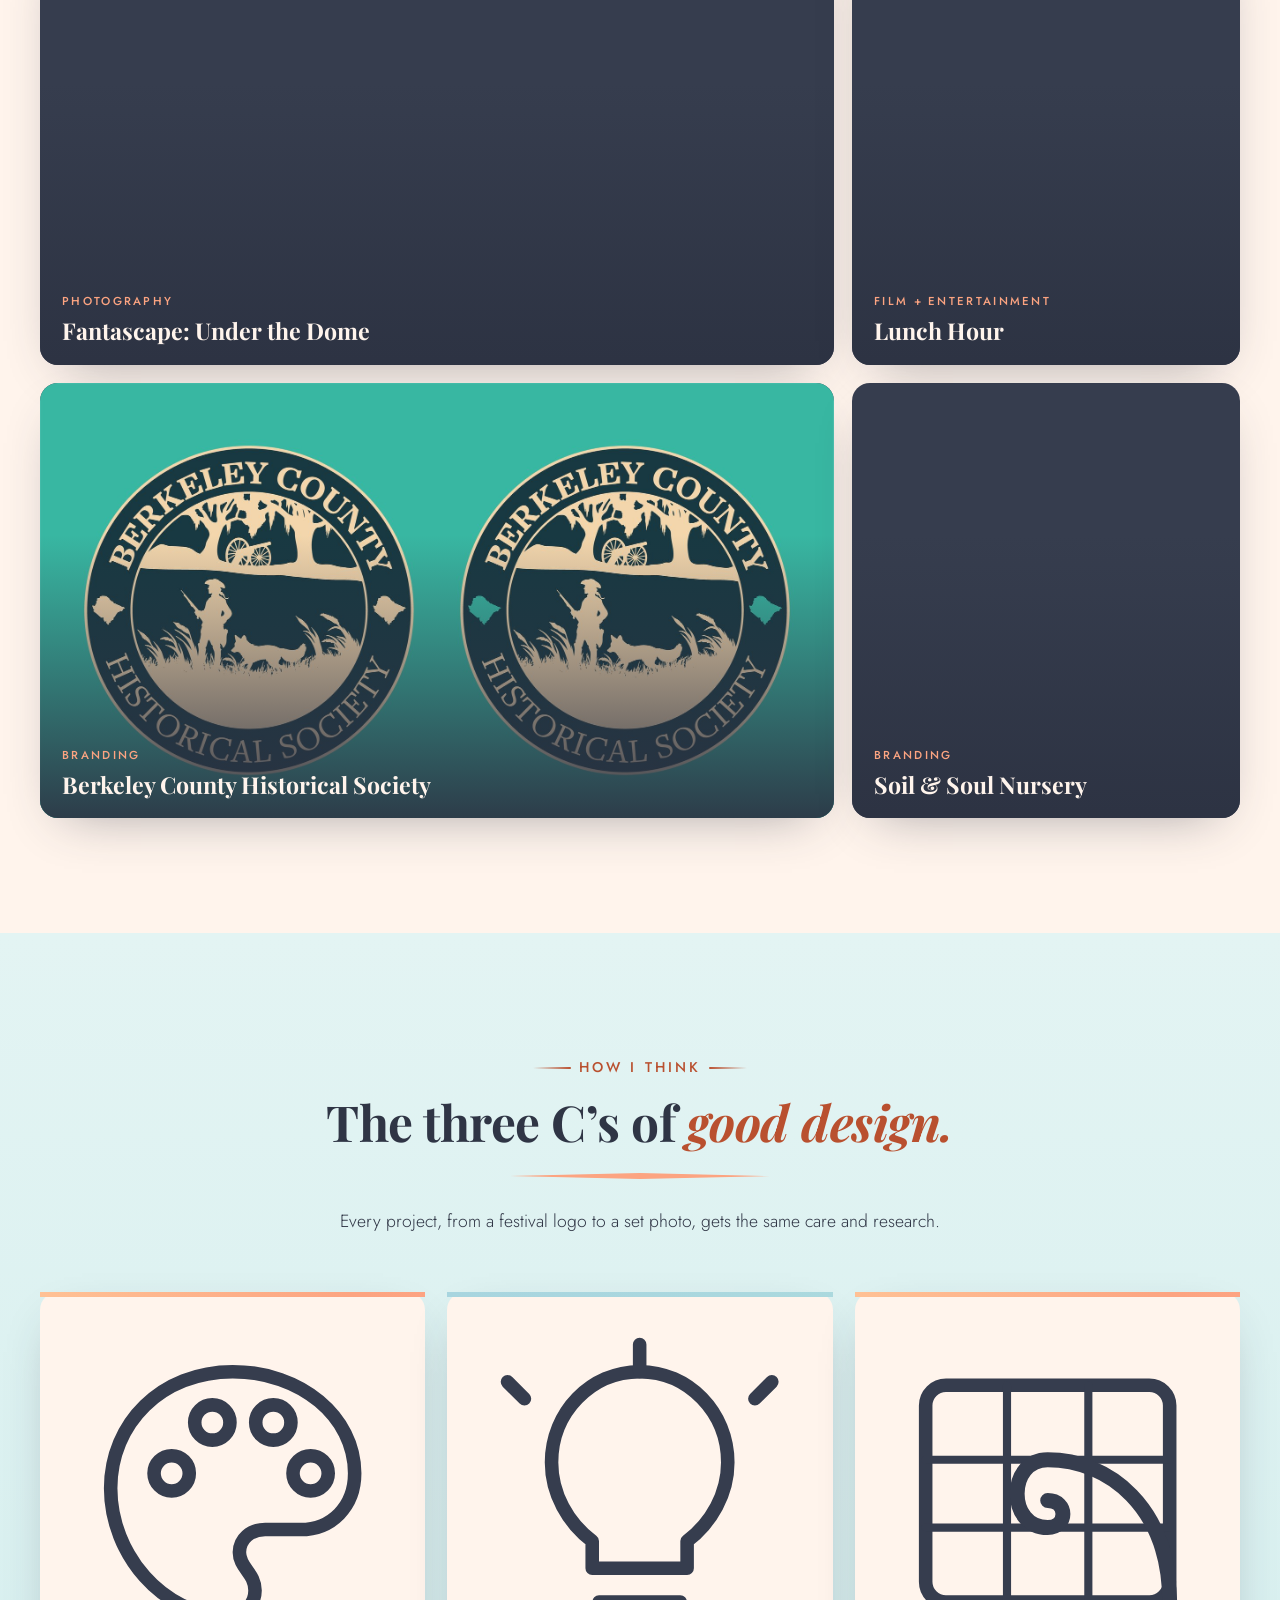
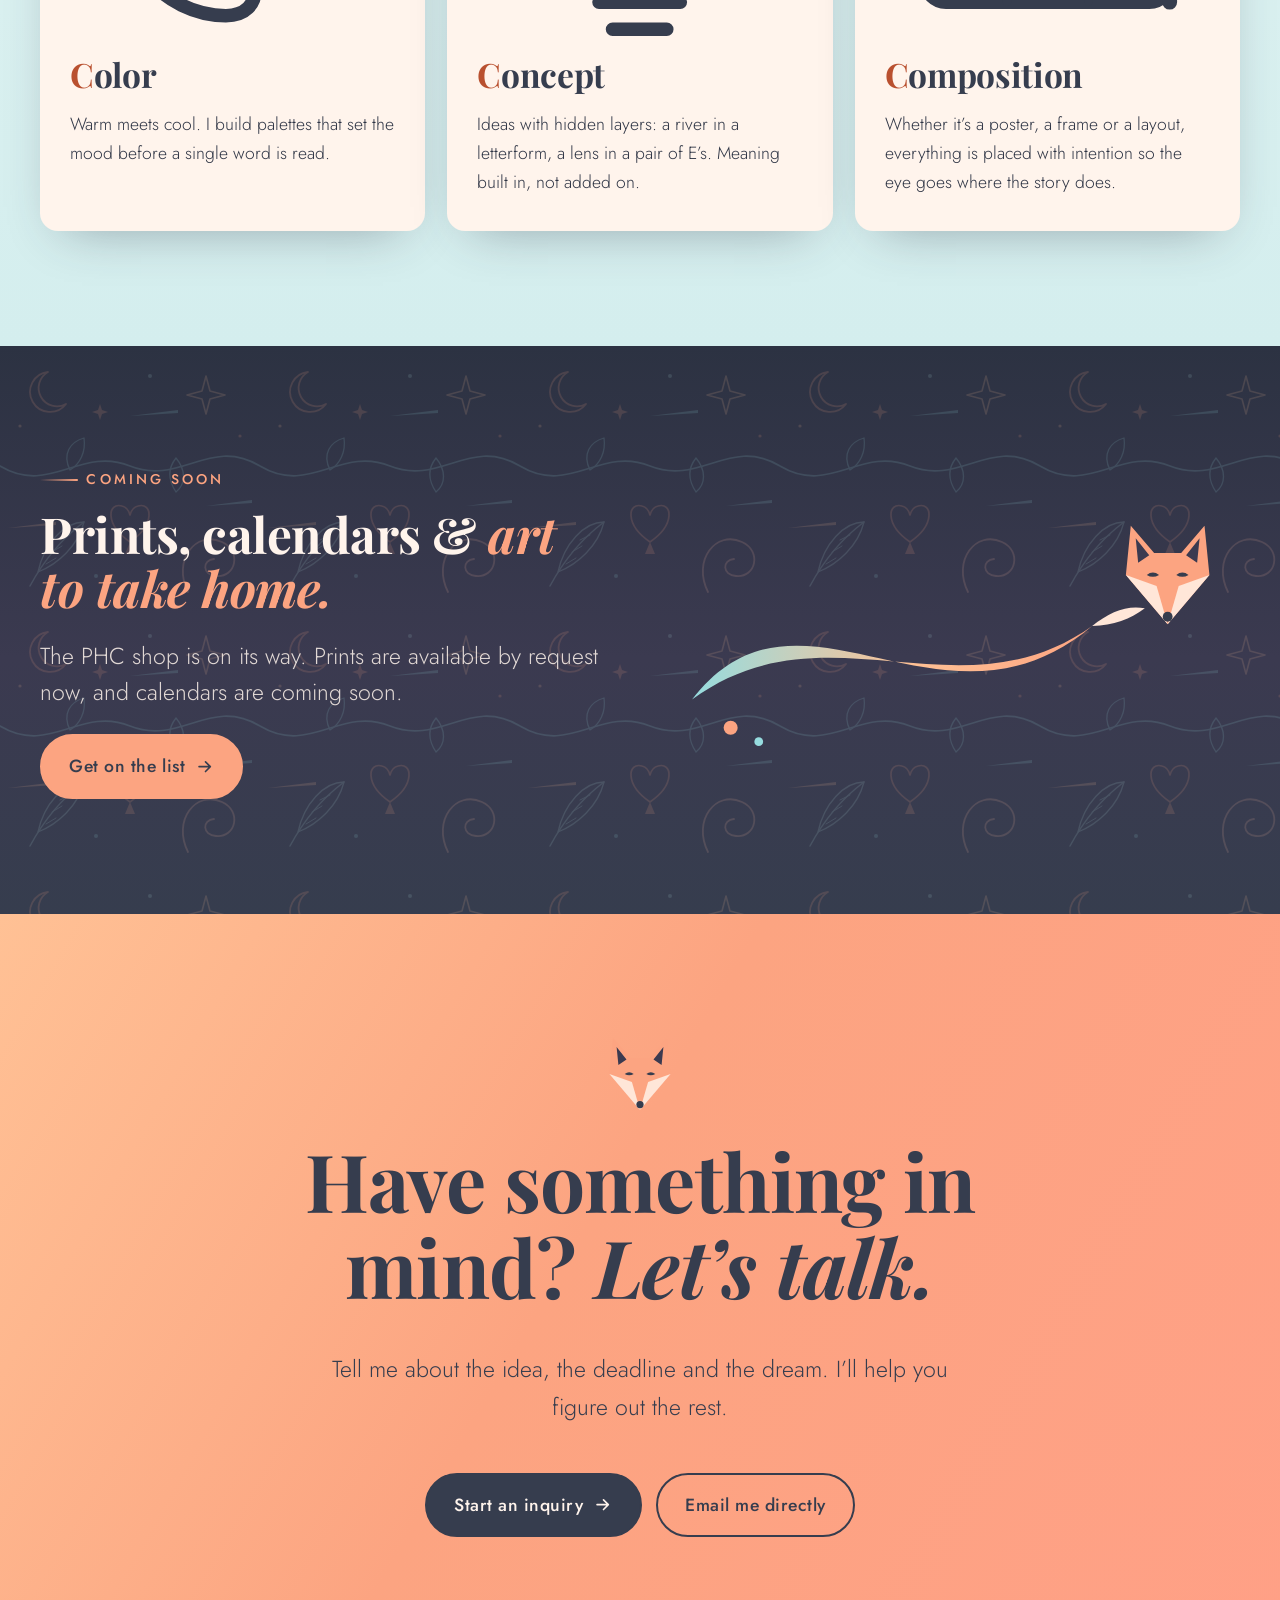
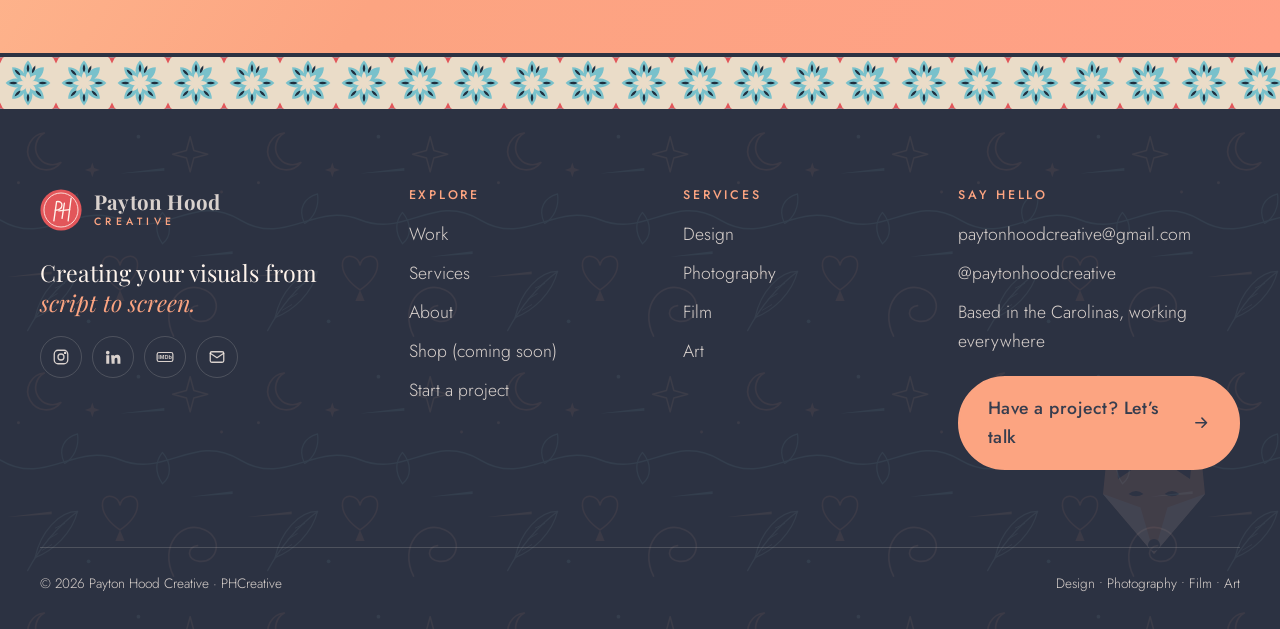
==== commit e3701064: "Add Fantascape BTS series and tighten the portfolio grid Host five Fantascape behind-the-scenes phot" ====
--- a/phcreative-website/index.html
+++ b/phcreative-website/index.html
@@ -168,7 +168,7 @@
         </div>
         <a class="btn btn--ghost" href="work/">View all work <svg viewBox="0 0 24 24" fill="none" stroke="currentColor" stroke-width="2" stroke-linecap="round" stroke-linejoin="round" aria-hidden="true"><path d="M5 12h14M13 6l6 6-6 6"/></svg></a>
       </div>
-      <div class="work-grid" data-work-grid="featured" data-limit="8"></div>
+      <div class="work-grid" data-work-grid="featured" data-limit="9"></div>
     </div>
   </section>
 
--- a/phcreative-website/assets/css/styles.css
+++ b/phcreative-website/assets/css/styles.css
@@ -413,7 +413,7 @@
 .filter[aria-pressed="true"] { background: var(--navy); color: var(--cream); border-color: var(--navy); }
 .filter__count { font-size: .72rem; opacity: .65; margin-left: 4px; }
 
-.work-grid { display: grid; grid-template-columns: repeat(12, 1fr); grid-auto-rows: clamp(300px, 28vw, 420px); gap: 18px; grid-auto-flow: dense; }
+.work-grid { display: grid; grid-template-columns: repeat(12, 1fr); grid-auto-rows: clamp(340px, 34vw, 500px); gap: 18px; grid-auto-flow: dense; }
 .work-card {
   grid-column: span 4; position: relative; border-radius: var(--radius); overflow: hidden;
   background: var(--navy); color: var(--cream); cursor: pointer; border: 0; padding: 0; text-align: left;
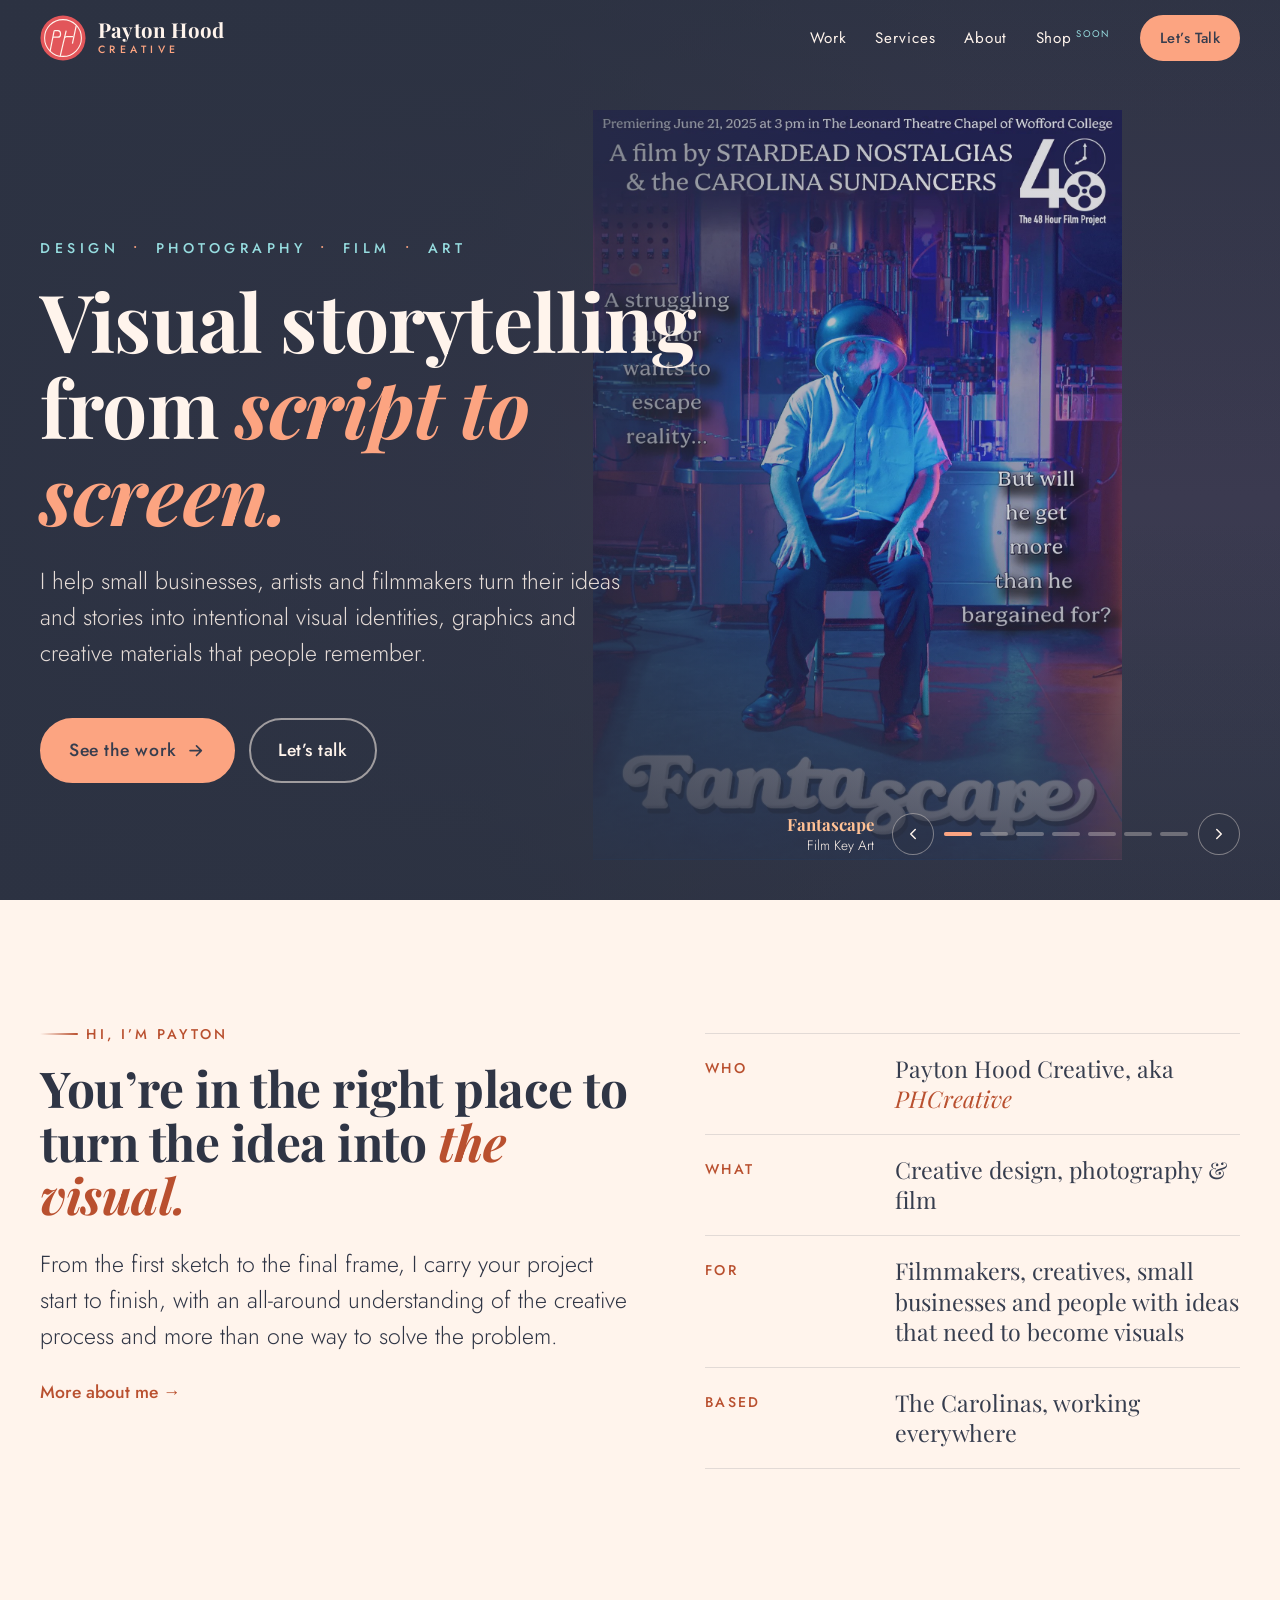
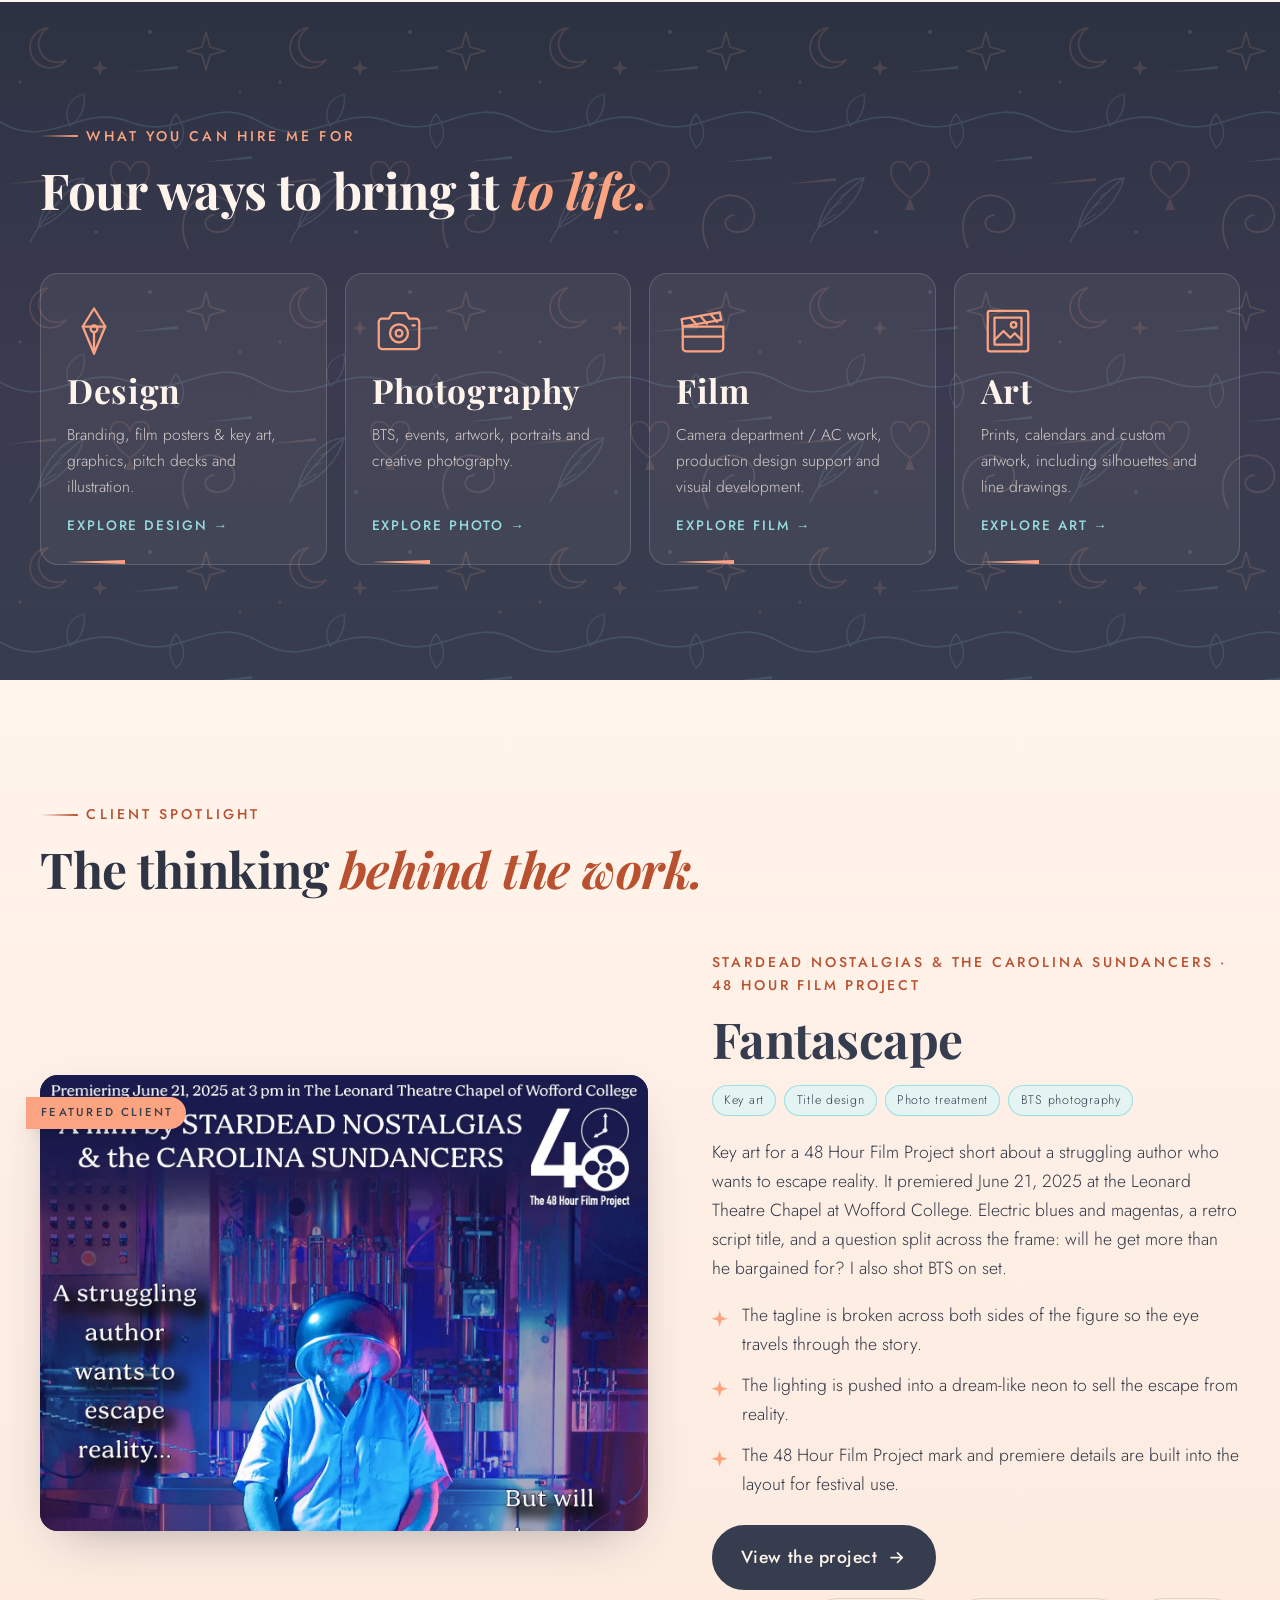
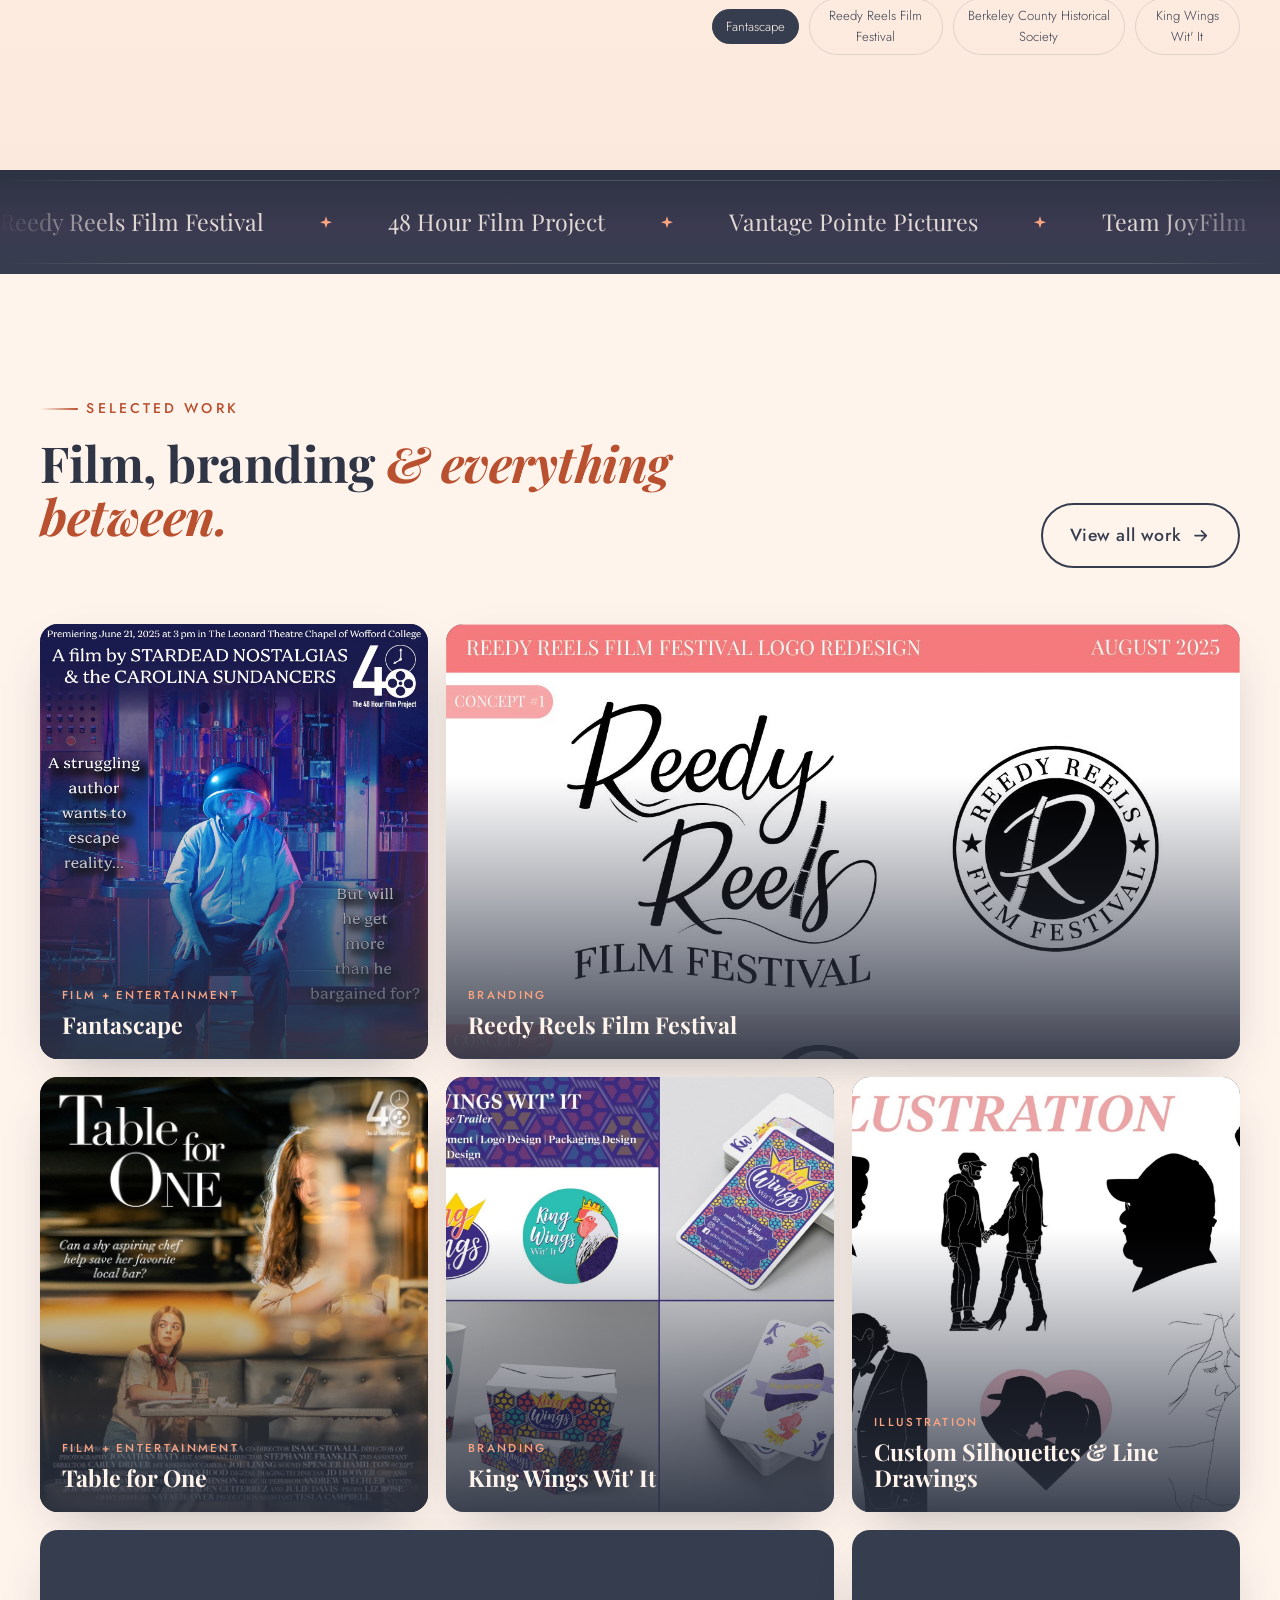
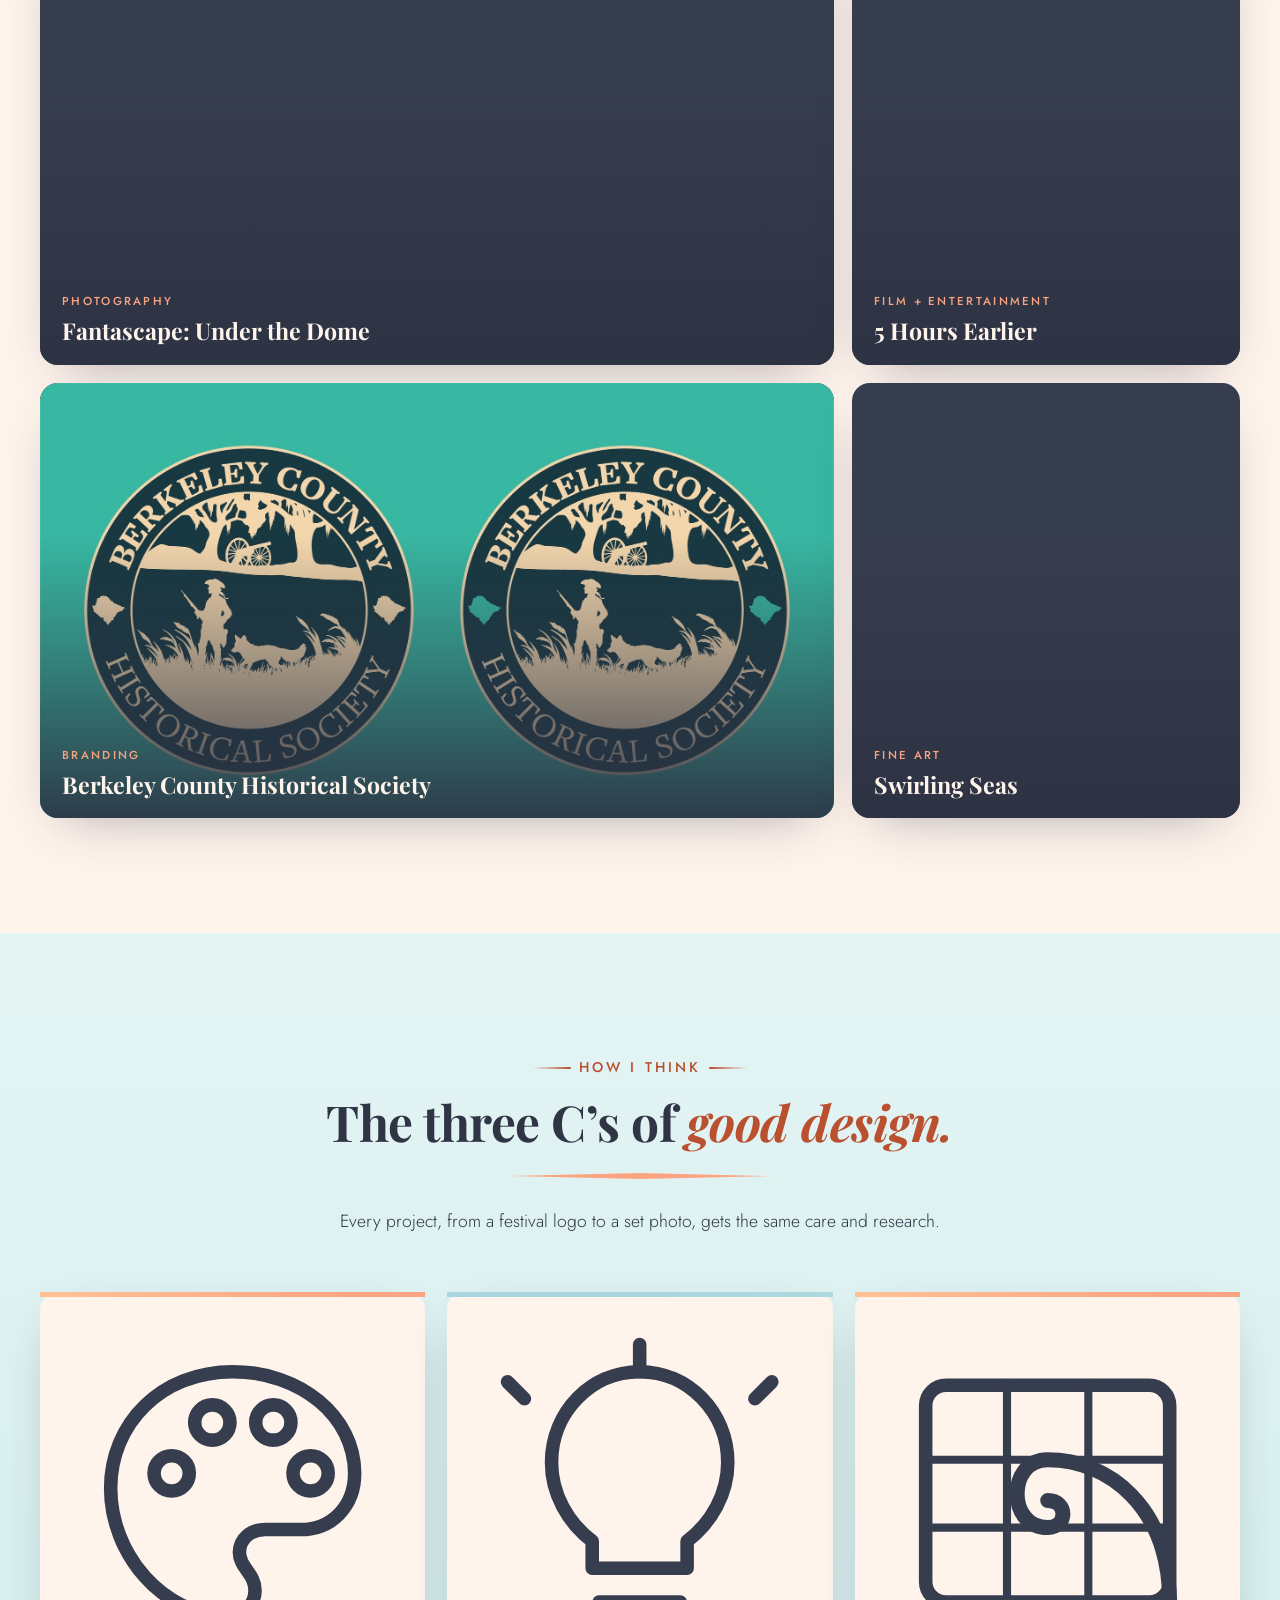
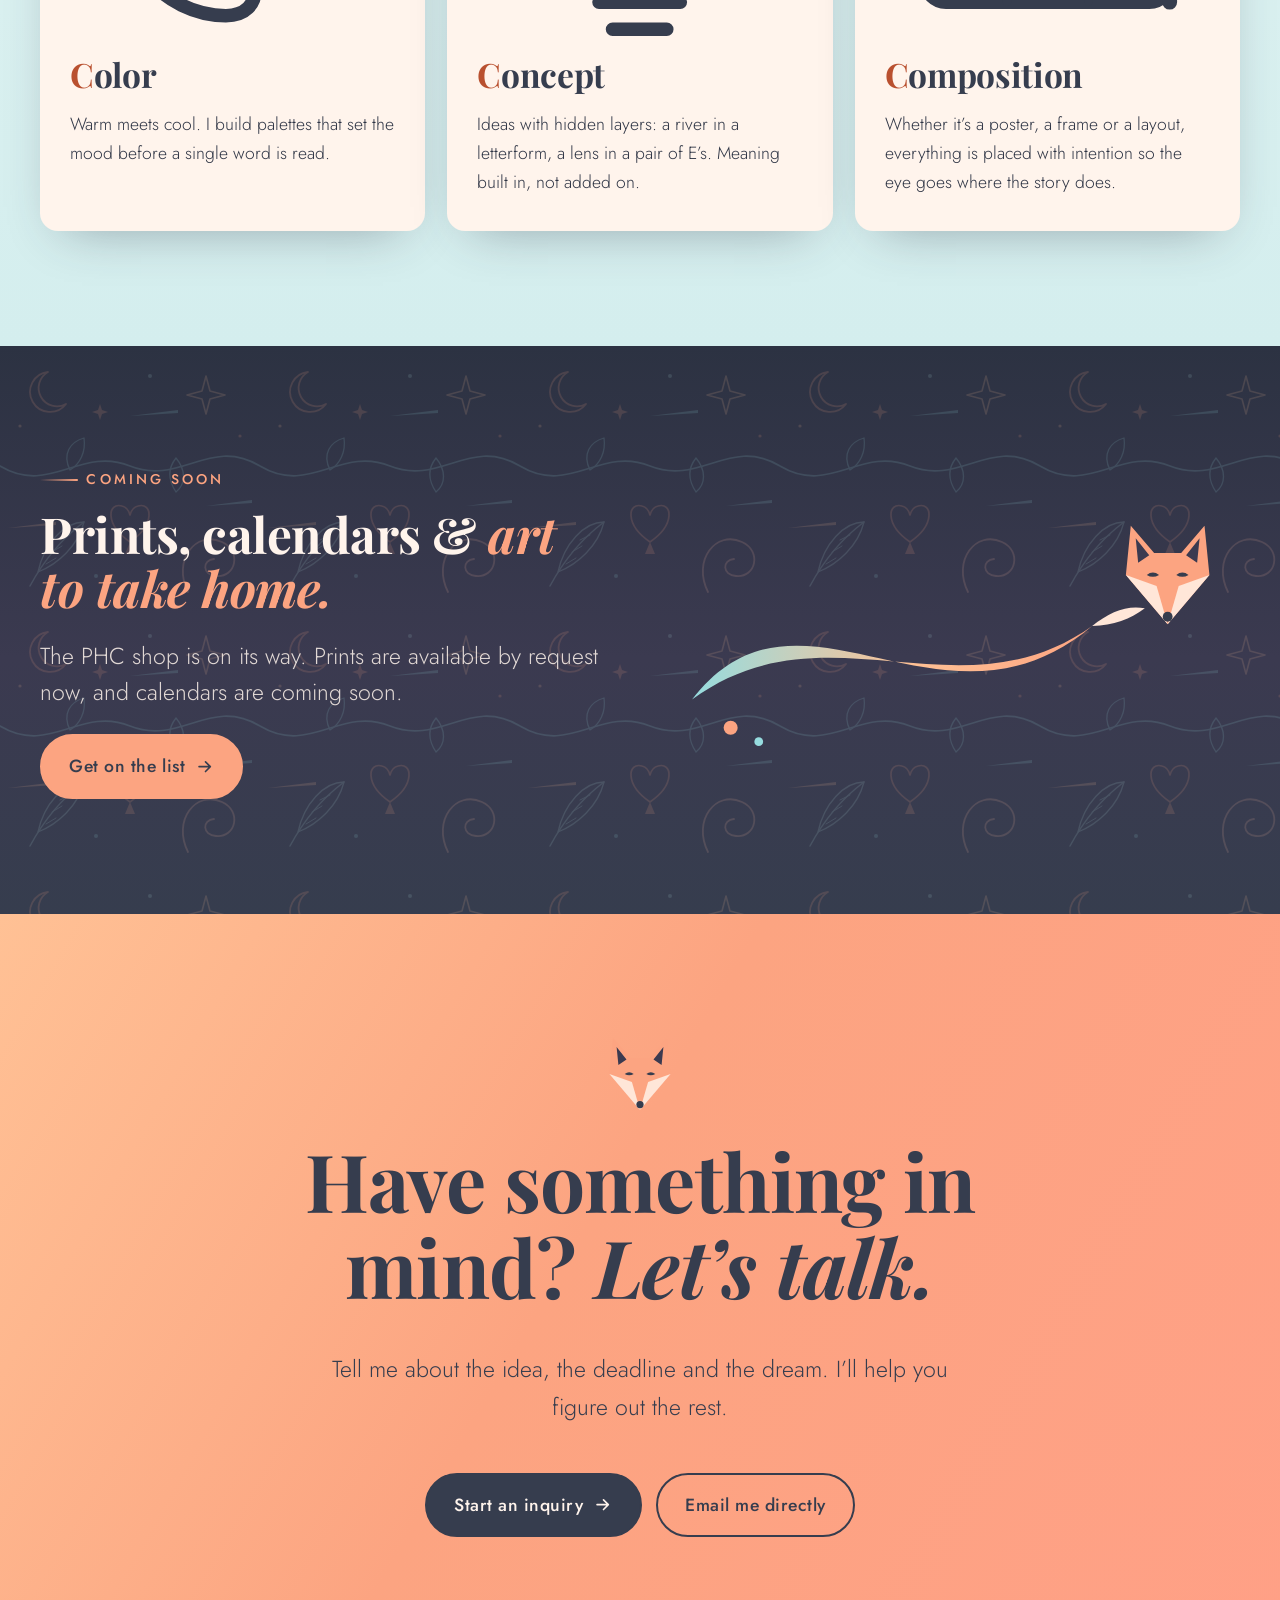
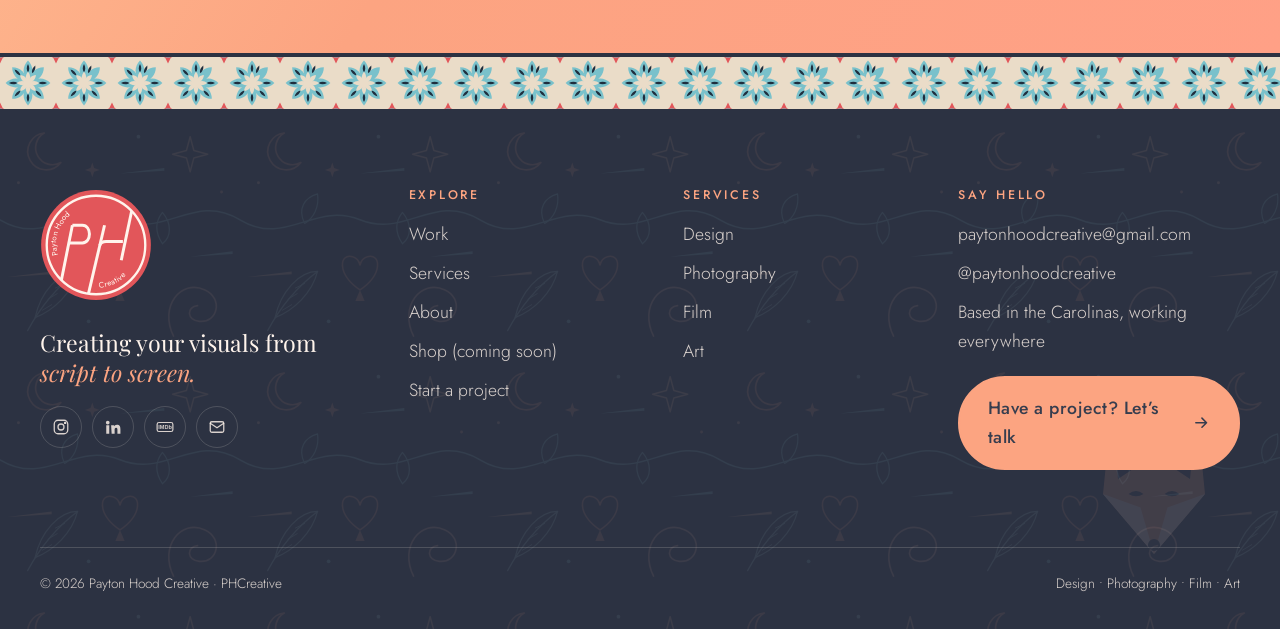
==== commit 65976e10: "Redraw the PH monogram to match Payton's logo Trace the PH mark from her own branding boards (thin s" ====
--- a/phcreative-website/index.html
+++ b/phcreative-website/index.html
@@ -29,13 +29,9 @@
     <a class="brand" href="" aria-label="Payton Hood Creative, home">
       <svg class="brand__mark" aria-hidden="true" xmlns="http://www.w3.org/2000/svg" viewBox="0 0 100 100">
   <circle cx="50" cy="50" r="49" fill="#E2565A"/>
-  <circle cx="50" cy="50" r="40.5" fill="none" stroke="#FFF4EC" stroke-width="2"/>
-  <g fill="none" stroke="#FFF4EC" stroke-width="3.2" stroke-linecap="round" stroke-linejoin="round">
-    <path d="M33 76 L39.5 30"/>
-    <path d="M39.5 30 C56 27 58 49 36.5 50.5"/>
-    <path d="M52.5 70 L58 34"/>
-    <path d="M67 76 L74 22"/>
-    <path d="M45 52 L70.5 49"/>
+  <g fill="none" stroke="#FFF4EC" stroke-width="2.6" stroke-linejoin="round">
+    <circle cx="50" cy="50" r="40" stroke-width="2.3"/>
+    <path d="M21.9 78.6 L30.83 33.97"/><path d="M30.83 33.97 L38.9 33.97 C46.6 33.97 46.6 48.3 38.9 48.3 L28.0 48.3"/><path d="M43.9 89.5 L56.94 33.97"/><path d="M53.1 50.3 Q54.1 47.19 58.2 47.19 L71.82 47.19"/><path d="M78.9 22.6 L70.5 62.4"/>
   </g>
 </svg>
 
@@ -241,18 +237,24 @@
   <div class="wrap">
     <div class="footer-grid">
       <div>
-        <a class="brand" href=""><svg class="brand__mark" aria-hidden="true" xmlns="http://www.w3.org/2000/svg" viewBox="0 0 100 100">
+        <a class="footer-logo" href="" aria-label="Payton Hood Creative, home"><svg class="footer-logo__mark" xmlns="http://www.w3.org/2000/svg" viewBox="0 0 100 100" role="img" aria-label="Payton Hood Creative logo">
+  <defs>
+    <path id="phc-arc-top-f" d="M15.8 59.3 A35.4 35.4 0 0 1 61.4 16.4"/>
+    <path id="phc-arc-bot-f" d="M50.6 88.3 A38.3 38.3 0 0 0 86.5 61.1"/>
+  </defs>
   <circle cx="50" cy="50" r="49" fill="#E2565A"/>
-  <circle cx="50" cy="50" r="40.5" fill="none" stroke="#FFF4EC" stroke-width="2"/>
-  <g fill="none" stroke="#FFF4EC" stroke-width="3.2" stroke-linecap="round" stroke-linejoin="round">
-    <path d="M33 76 L39.5 30"/>
-    <path d="M39.5 30 C56 27 58 49 36.5 50.5"/>
-    <path d="M52.5 70 L58 34"/>
-    <path d="M67 76 L74 22"/>
-    <path d="M45 52 L70.5 49"/>
+  <g fill="none" stroke="#FFF4EC" stroke-width="2.6" stroke-linejoin="round">
+    <circle cx="50" cy="50" r="44" stroke-width="2.1"/>
+  </g>
+  <g transform="translate(50 50) scale(1.1) translate(-50 -50)" fill="none" stroke="#FFF4EC" stroke-width="2.4" stroke-linejoin="round">
+    <path d="M21.9 78.6 L30.83 33.97"/><path d="M30.83 33.97 L38.9 33.97 C46.6 33.97 46.6 48.3 38.9 48.3 L28.0 48.3"/><path d="M43.9 89.5 L56.94 33.97"/><path d="M53.1 50.3 Q54.1 47.19 58.2 47.19 L71.82 47.19"/><path d="M78.9 22.6 L70.5 62.4"/>
+  </g>
+  <g fill="#FFF4EC" font-family="Jost, 'Helvetica Neue', Arial, sans-serif" font-size="7.2" font-weight="400" letter-spacing=".2">
+    <text><textPath href="#phc-arc-top-f">Payton Hood</textPath></text>
+    <text><textPath href="#phc-arc-bot-f" startOffset="4%">Creative</textPath></text>
   </g>
 </svg>
-<span class="brand__text"><span class="brand__name">Payton Hood</span><span class="brand__sub">Creative</span></span></a>
+</a>
         <p class="footer-tagline">Creating your visuals from <em class="accent">script to screen.</em></p>
         <div class="socials">
         <a href="https://www.instagram.com/paytonhoodcreative/" target="_blank" rel="noopener" aria-label="Instagram @paytonhoodcreative"><svg viewBox="0 0 24 24" fill="none" stroke="currentColor" stroke-width="1.7" stroke-linecap="round" stroke-linejoin="round" aria-hidden="true"><rect x="3" y="3" width="18" height="18" rx="5"/><circle cx="12" cy="12" r="4"/><circle cx="17.5" cy="6.5" r=".8" fill="currentColor"/></svg></a>
--- a/phcreative-website/assets/css/styles.css
+++ b/phcreative-website/assets/css/styles.css
@@ -741,3 +741,9 @@
 .section--navy .billing__name { color: var(--peach-fuzz); }
 .on-light .billing__name { color: var(--navy); }
 .billing__credit { display: inline-block; margin: 0 .5em; }
+
+/* Full PHC logo (business-card version) in the footer */
+.footer-logo { display: inline-block; }
+.footer-logo__mark { width: 112px; height: 112px; transition: transform .4s var(--ease); }
+.footer-logo:hover .footer-logo__mark { transform: rotate(-6deg); }
+.brand__mark { width: 46px; height: 46px; }
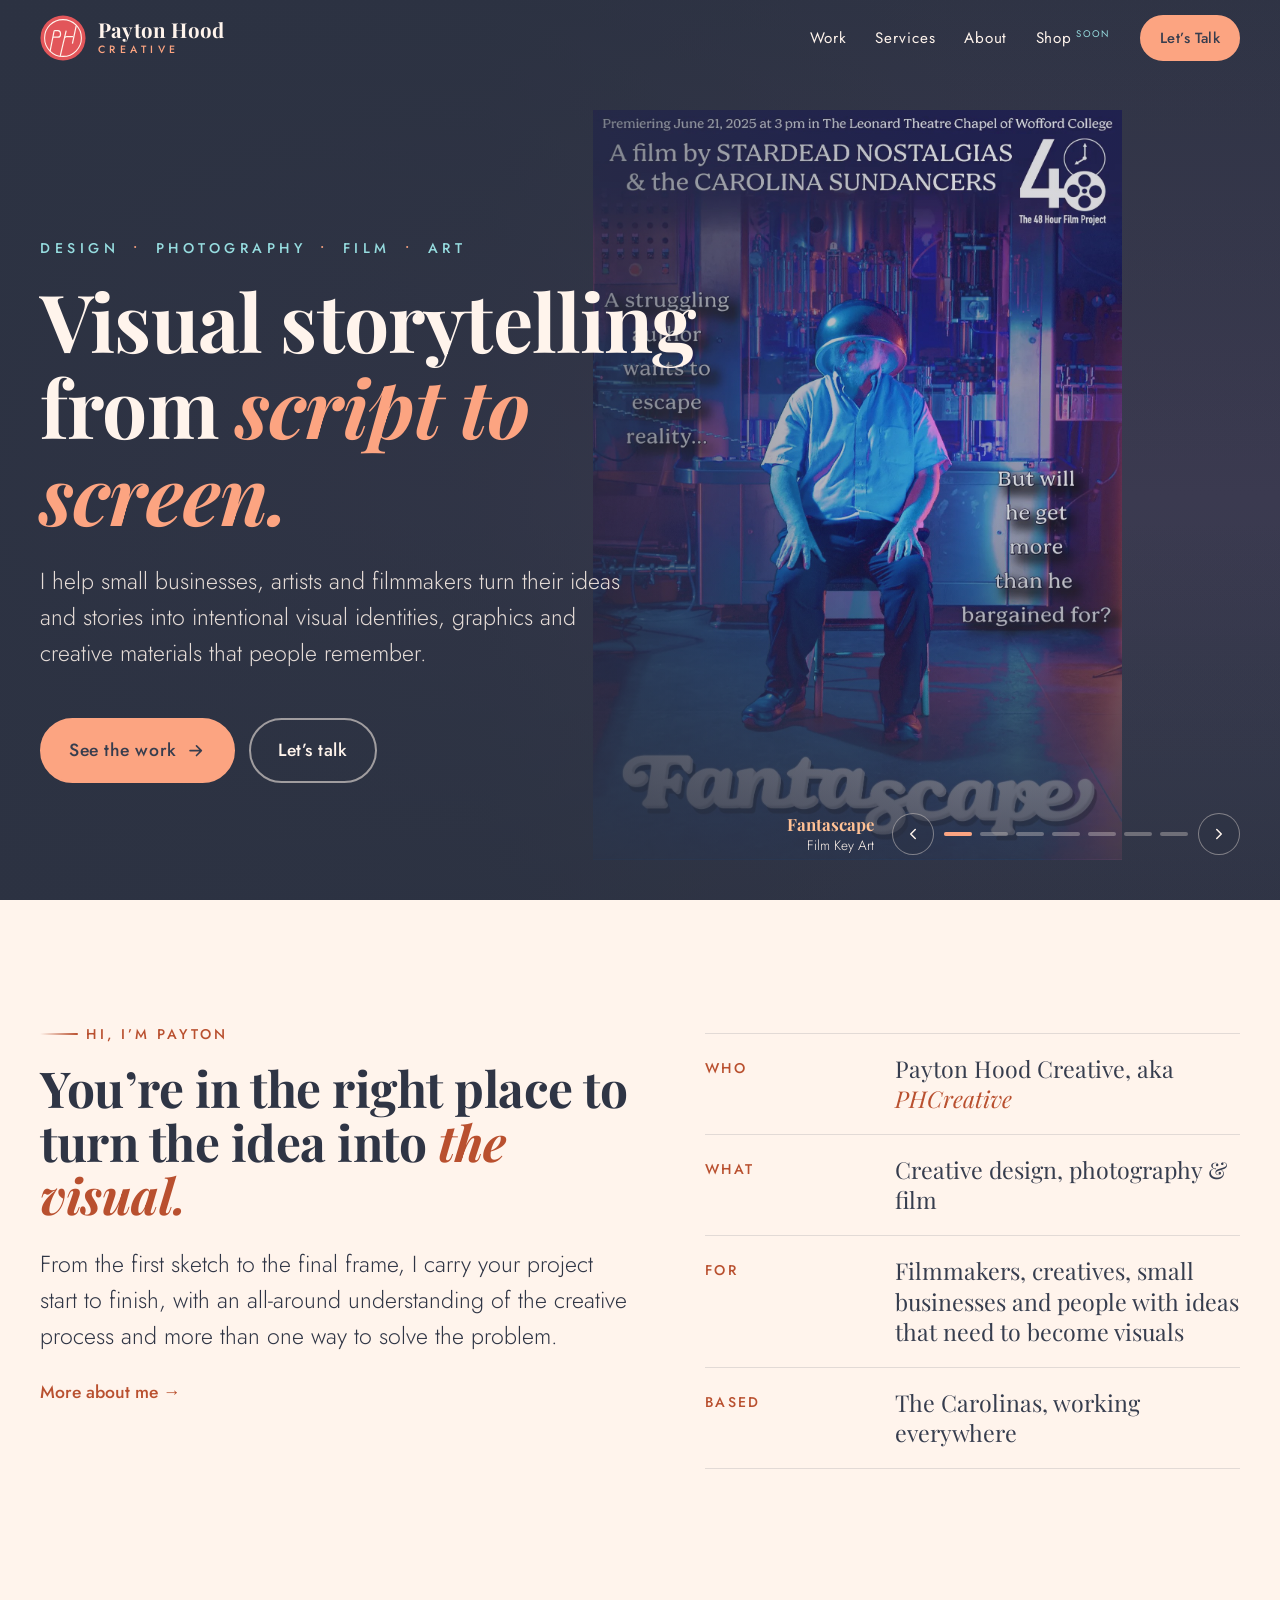
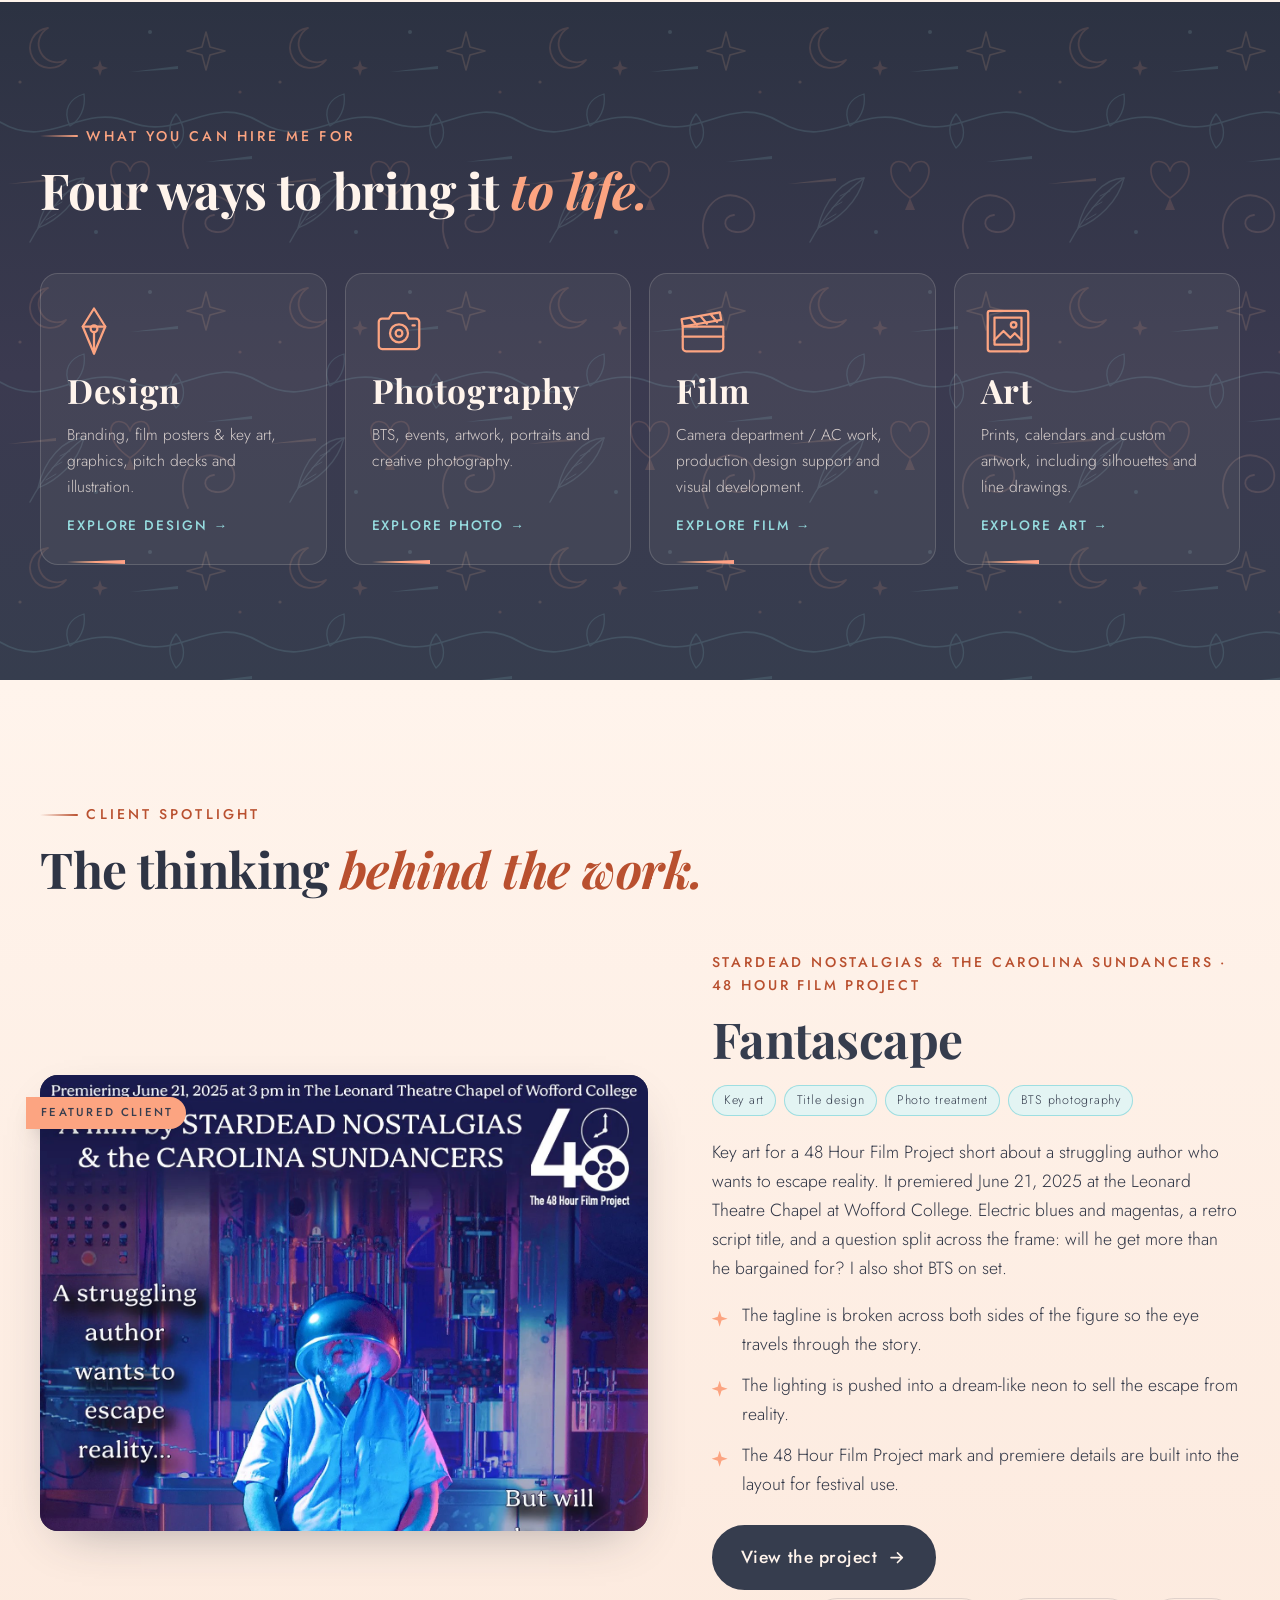
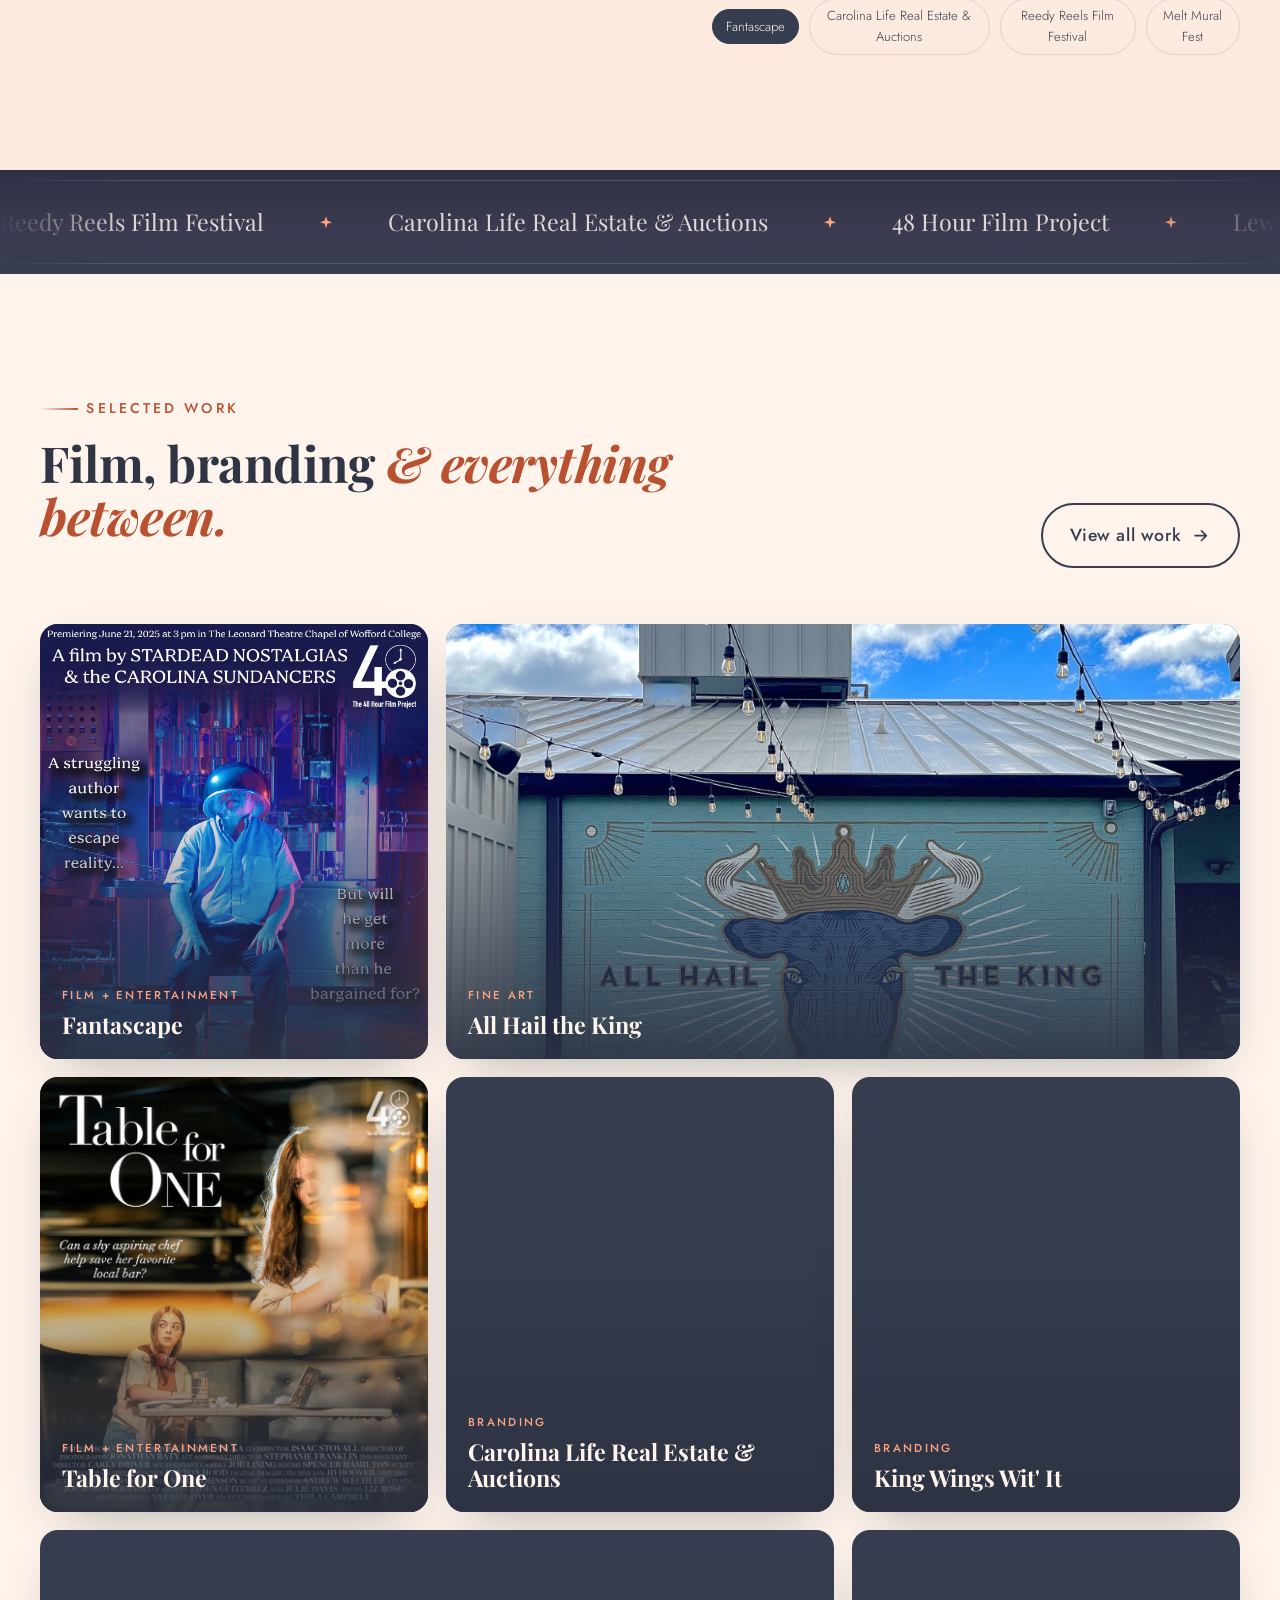
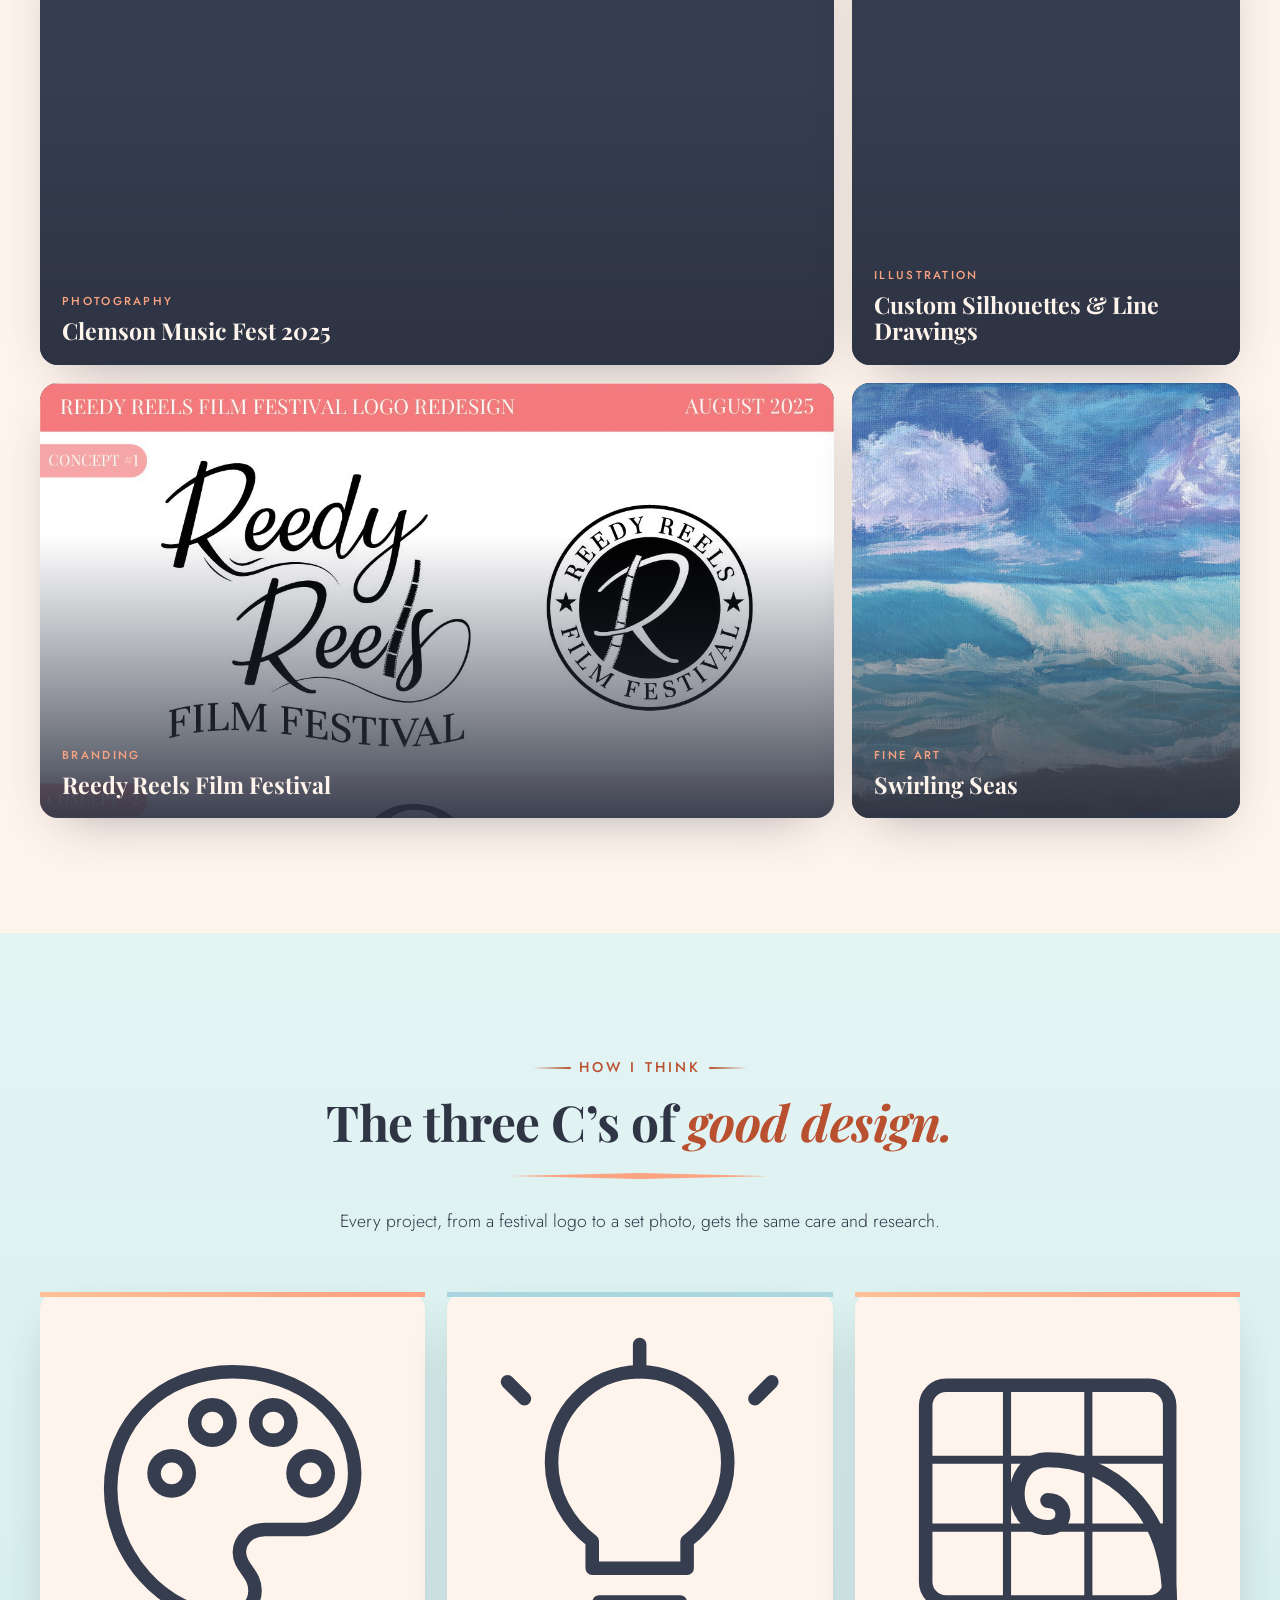
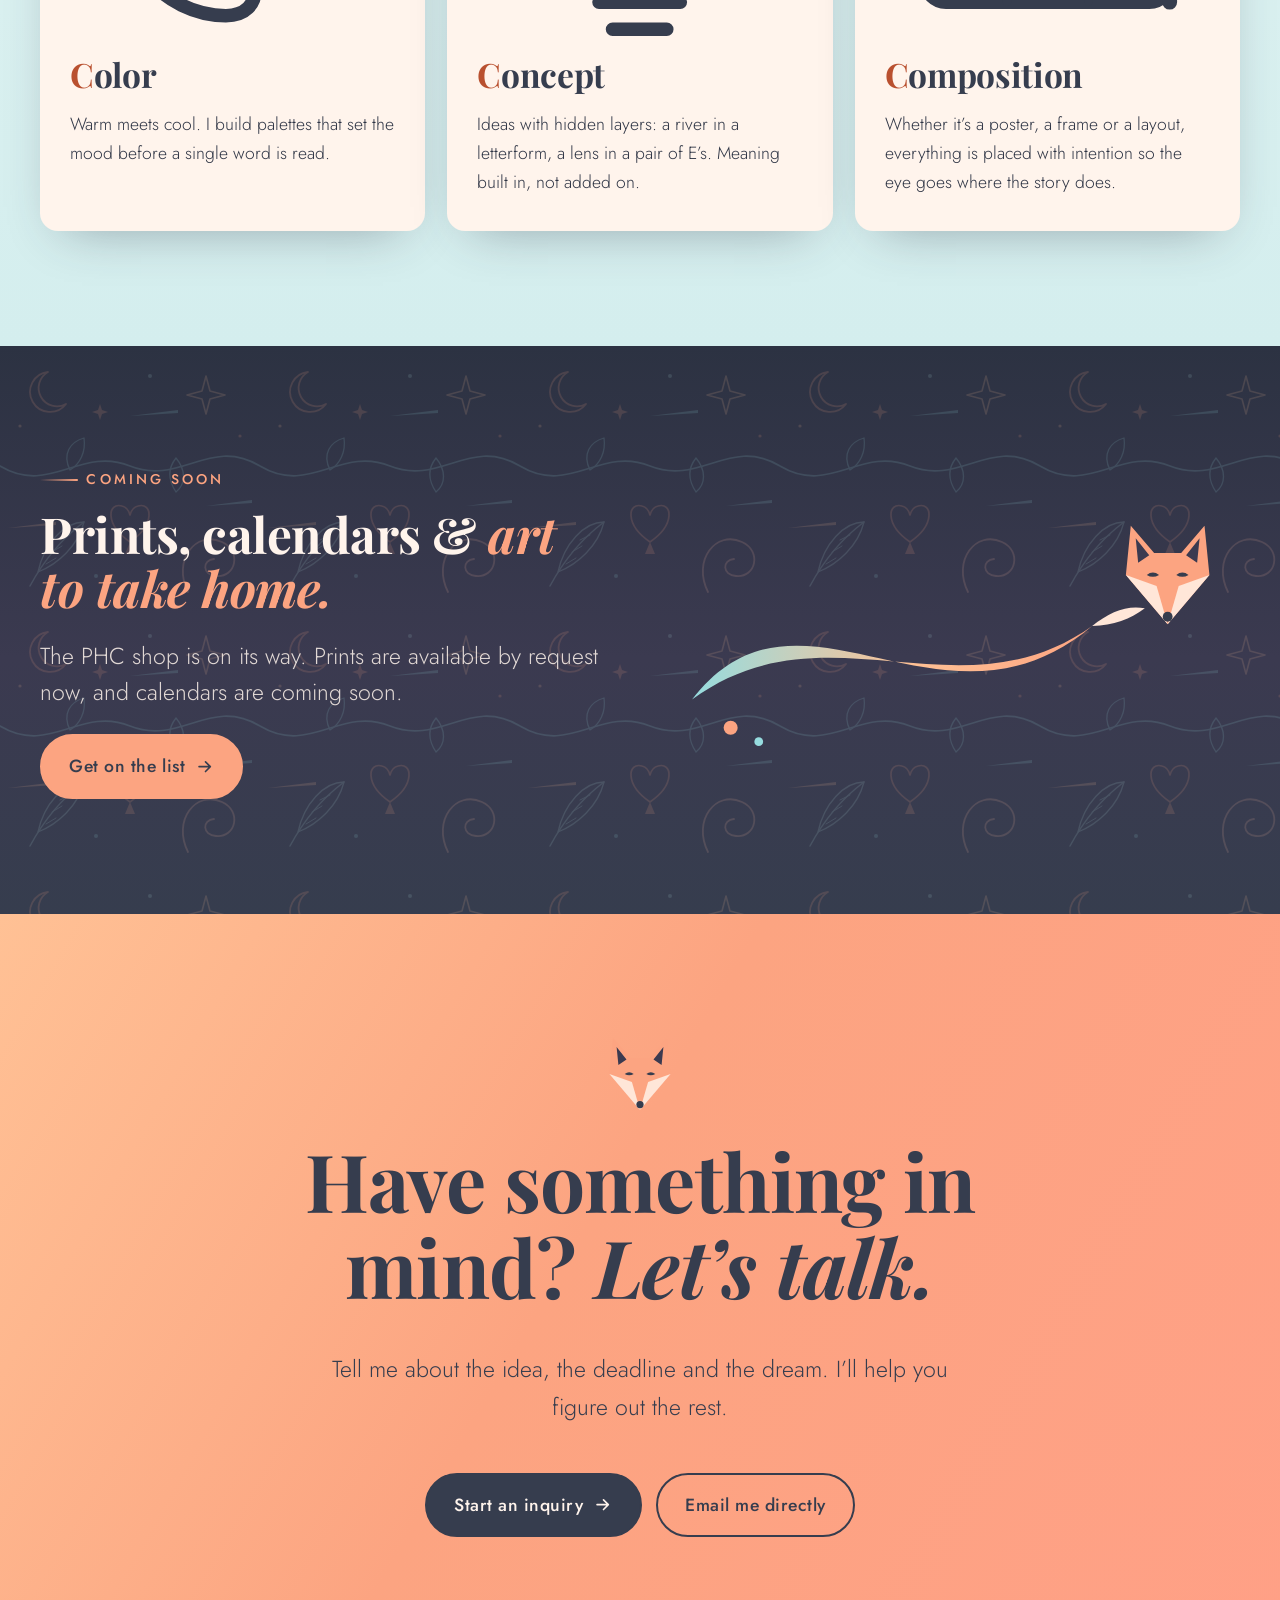
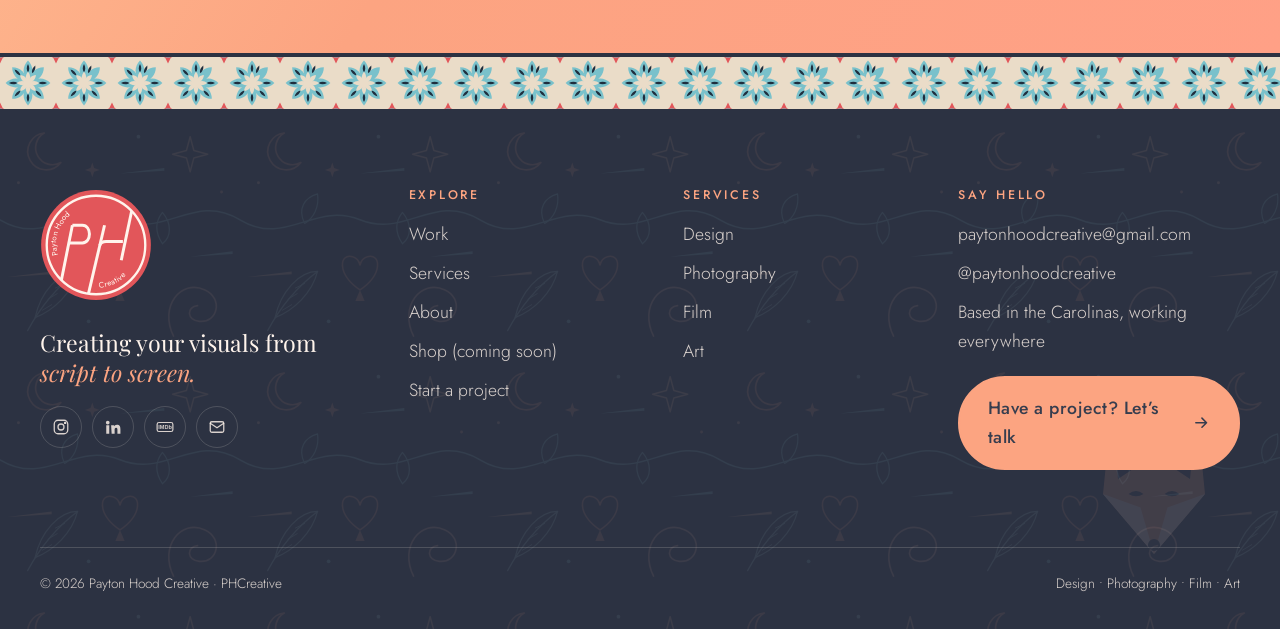
==== commit 81520e6c: "Add Marketing, Photography, Production and Fine Art work (28 new pieces) Add Carolina Life Real Esta" ====
--- a/phcreative-website/index.html
+++ b/phcreative-website/index.html
@@ -149,7 +149,7 @@
   <section class="section--navy" style="padding-block:10px" aria-label="Clients">
     <div class="marquee">
       <div class="marquee__track">
-        <span class="marquee__item">Reedy Reels Film Festival</span><span class="marquee__item">48 Hour Film Project</span><span class="marquee__item">Vantage Pointe Pictures</span><span class="marquee__item">Team JoyFilm</span><span class="marquee__item">Berkeley County Historical Society</span><span class="marquee__item">Soil &amp; Soul Nursery</span><span class="marquee__item">Fantascape</span><span class="marquee__item">Knuckle</span><span class="marquee__item">Coastal Creations</span><span class="marquee__item">The Gilded Pearl</span><span class="marquee__item">Little Miss Macarons</span><span class="marquee__item">Status Quo Cigars</span><span class="marquee__item">Carolina Life Real Estate &amp; Auctions</span><span class="marquee__item">King Wings Wit&rsquo; It</span><span class="marquee__item">Irma&rsquo;s Oriental</span><span class="marquee__item">Reedy Reels Film Festival</span><span class="marquee__item">48 Hour Film Project</span><span class="marquee__item">Vantage Pointe Pictures</span><span class="marquee__item">Team JoyFilm</span><span class="marquee__item">Berkeley County Historical Society</span><span class="marquee__item">Soil &amp; Soul Nursery</span><span class="marquee__item">Fantascape</span><span class="marquee__item">Knuckle</span><span class="marquee__item">Coastal Creations</span><span class="marquee__item">The Gilded Pearl</span><span class="marquee__item">Little Miss Macarons</span><span class="marquee__item">Status Quo Cigars</span><span class="marquee__item">Carolina Life Real Estate &amp; Auctions</span><span class="marquee__item">King Wings Wit&rsquo; It</span><span class="marquee__item">Irma&rsquo;s Oriental</span>
+        <span class="marquee__item">Reedy Reels Film Festival</span><span class="marquee__item">Carolina Life Real Estate &amp; Auctions</span><span class="marquee__item">48 Hour Film Project</span><span class="marquee__item">Lewis Barbecue</span><span class="marquee__item">Vantage Pointe Pictures</span><span class="marquee__item">Melt Mural Fest</span><span class="marquee__item">Berkeley County Historical Society</span><span class="marquee__item">The UnLonely Project</span><span class="marquee__item">Clemson Music Fest</span><span class="marquee__item">Soil &amp; Soul Nursery</span><span class="marquee__item">Team JoyFilm</span><span class="marquee__item">SC Highway Patrol Troop 6</span><span class="marquee__item">Coastal Creations</span><span class="marquee__item">King Wings Wit&rsquo; It</span><span class="marquee__item">The Gilded Pearl</span><span class="marquee__item">Irma&rsquo;s Oriental</span><span class="marquee__item">Reedy Reels Film Festival</span><span class="marquee__item">Carolina Life Real Estate &amp; Auctions</span><span class="marquee__item">48 Hour Film Project</span><span class="marquee__item">Lewis Barbecue</span><span class="marquee__item">Vantage Pointe Pictures</span><span class="marquee__item">Melt Mural Fest</span><span class="marquee__item">Berkeley County Historical Society</span><span class="marquee__item">The UnLonely Project</span><span class="marquee__item">Clemson Music Fest</span><span class="marquee__item">Soil &amp; Soul Nursery</span><span class="marquee__item">Team JoyFilm</span><span class="marquee__item">SC Highway Patrol Troop 6</span><span class="marquee__item">Coastal Creations</span><span class="marquee__item">King Wings Wit&rsquo; It</span><span class="marquee__item">The Gilded Pearl</span><span class="marquee__item">Irma&rsquo;s Oriental</span>
       </div>
     </div>
   </section>
